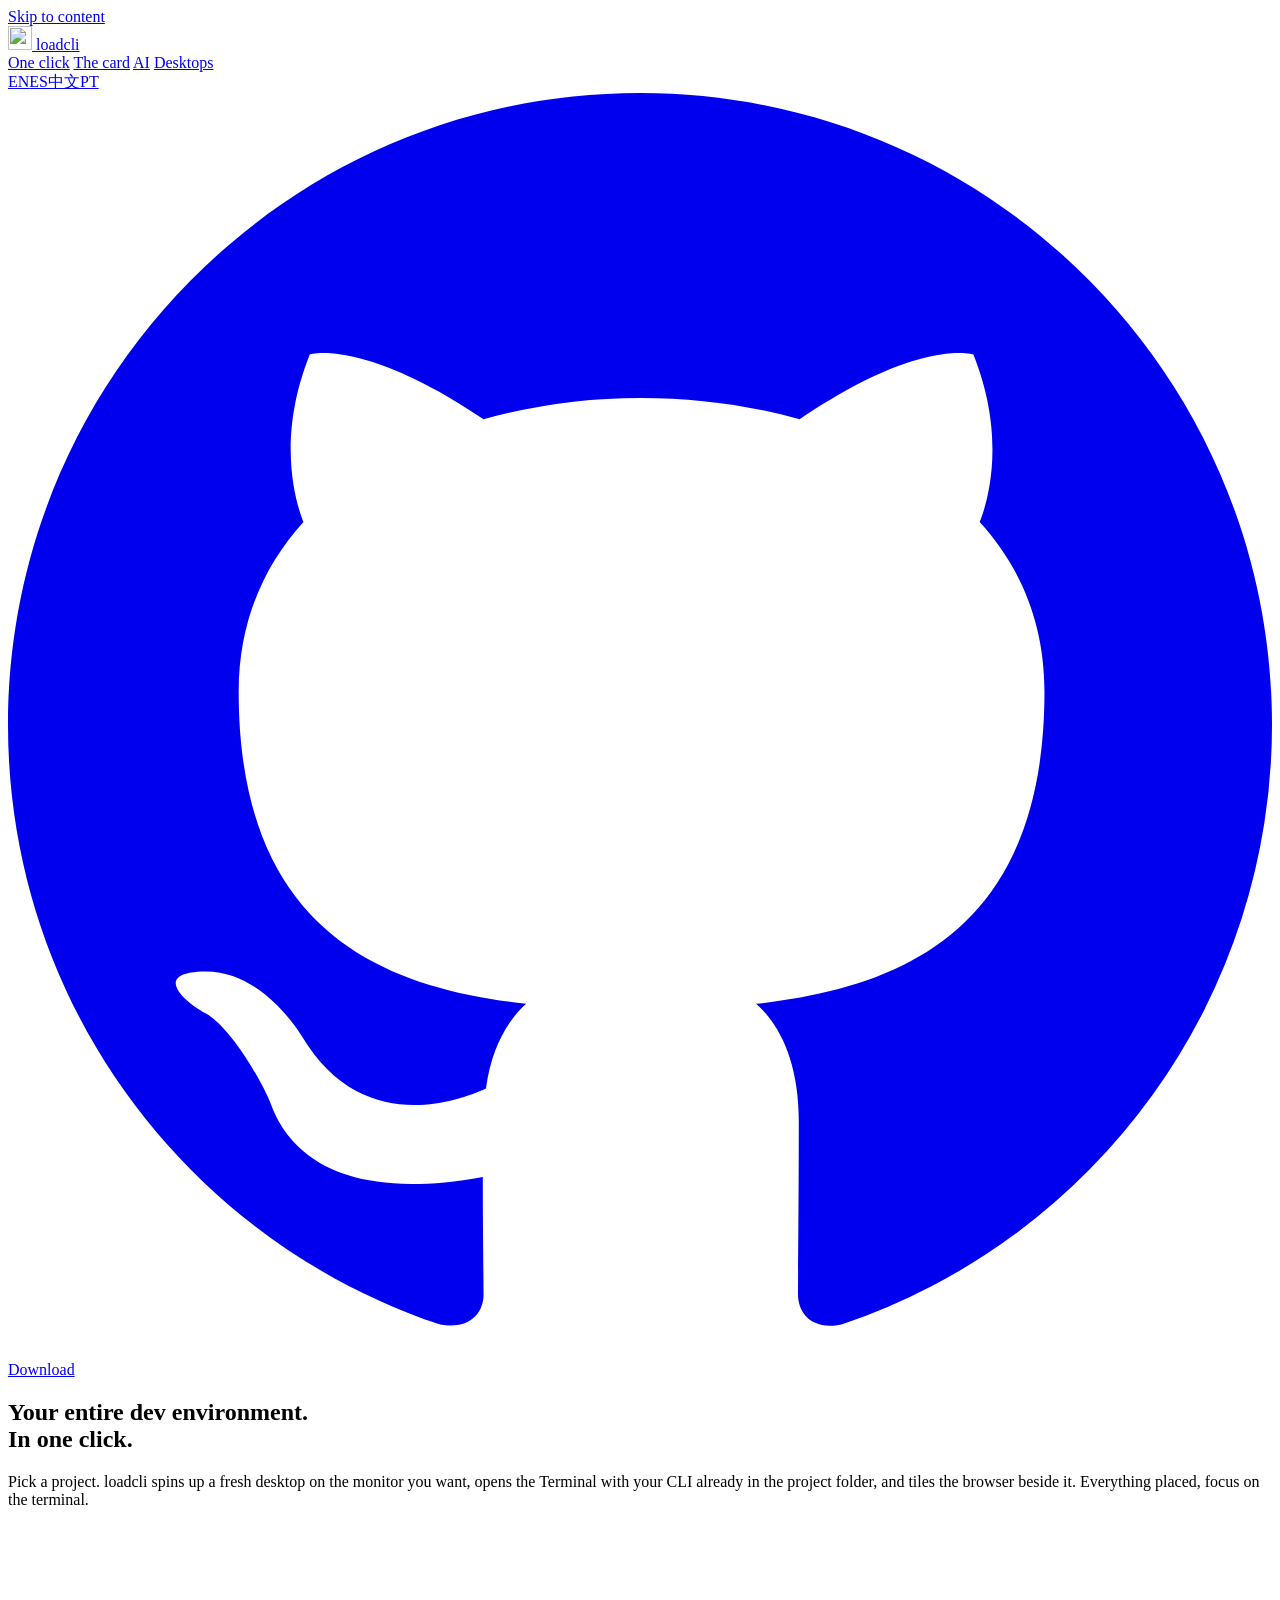
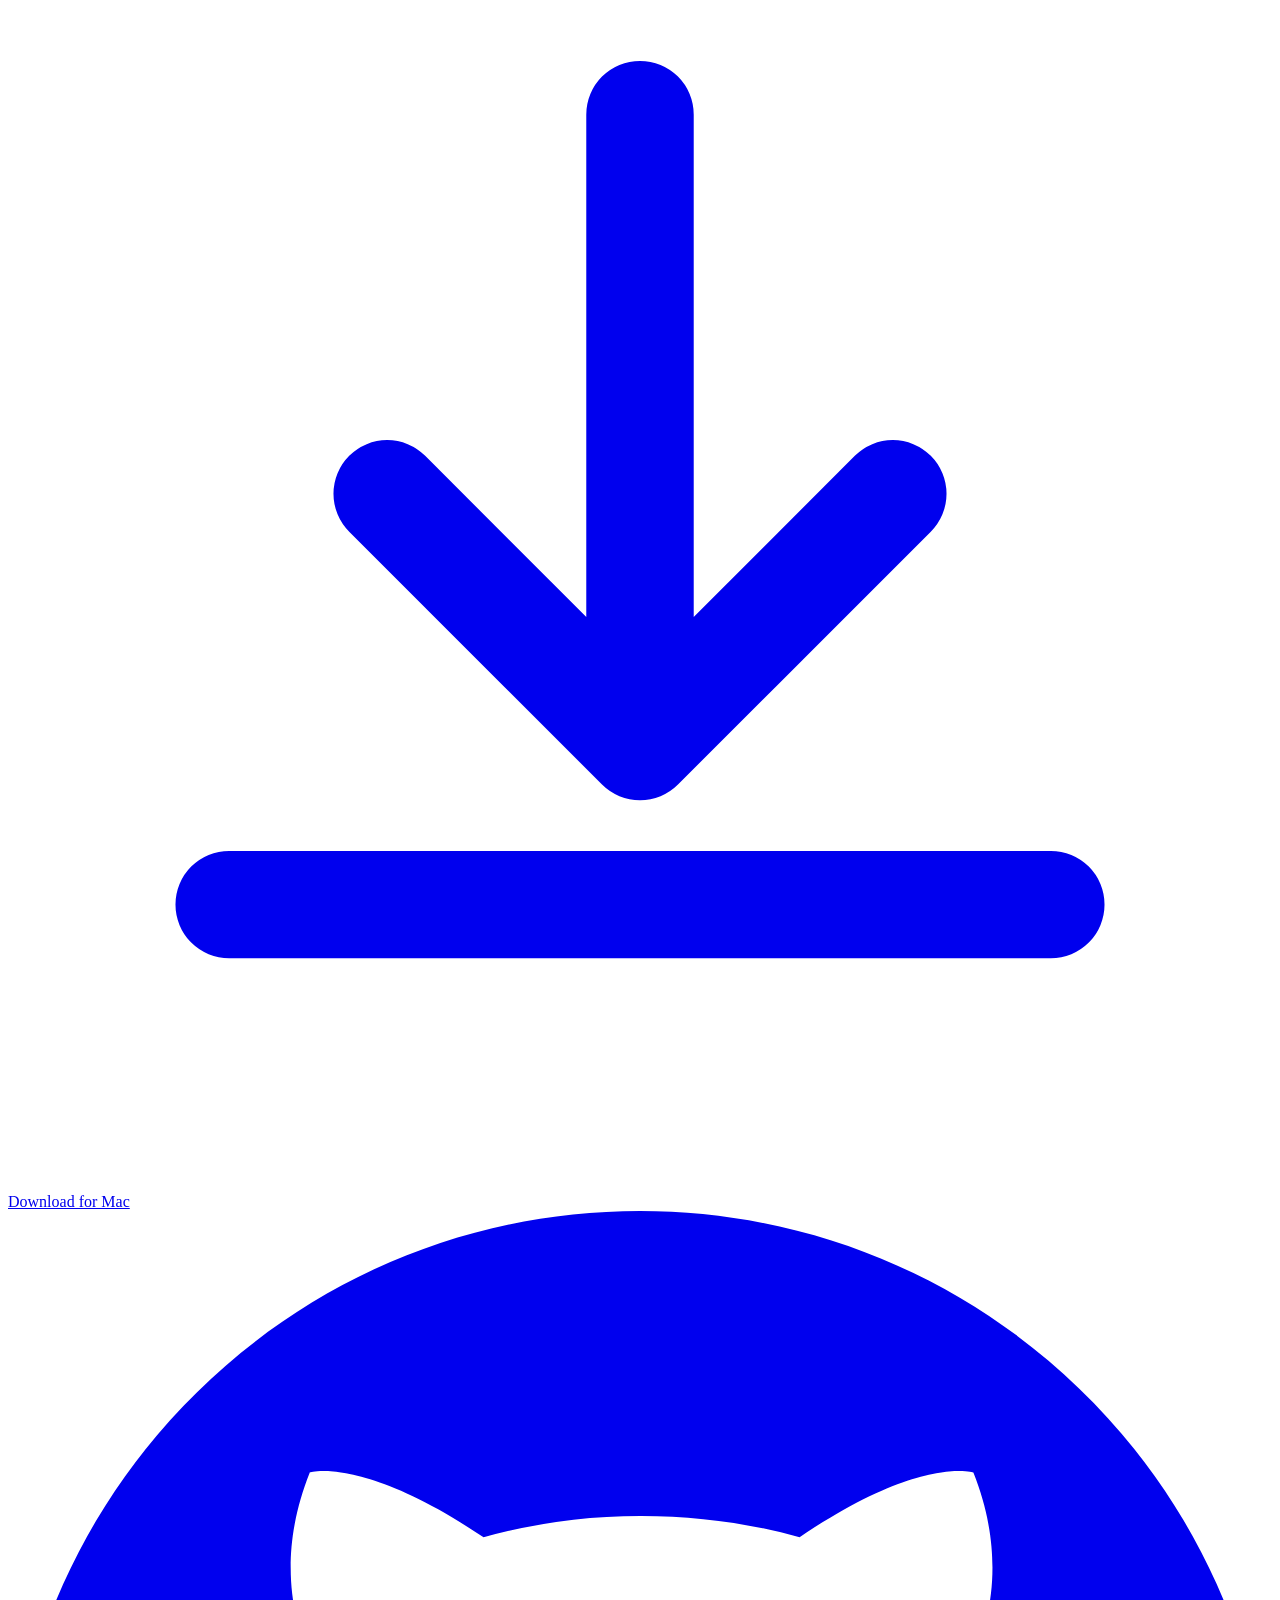
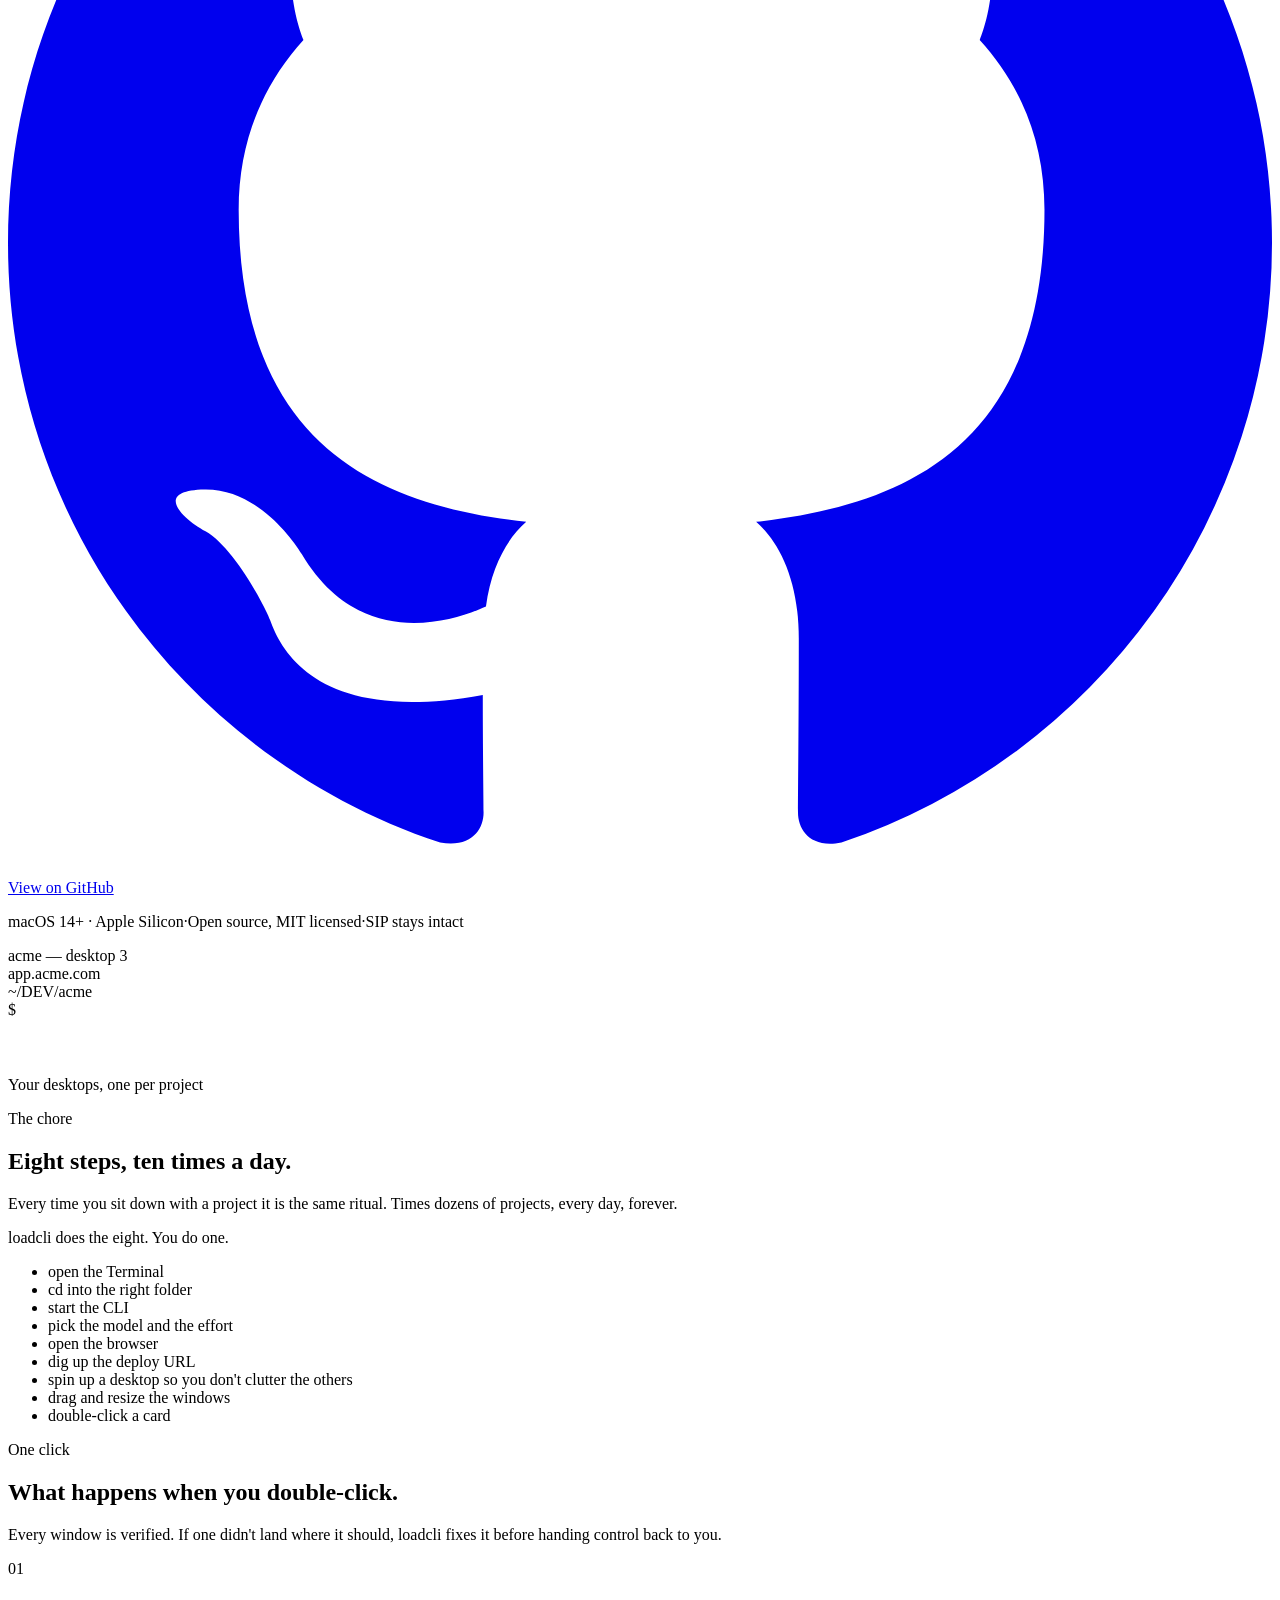
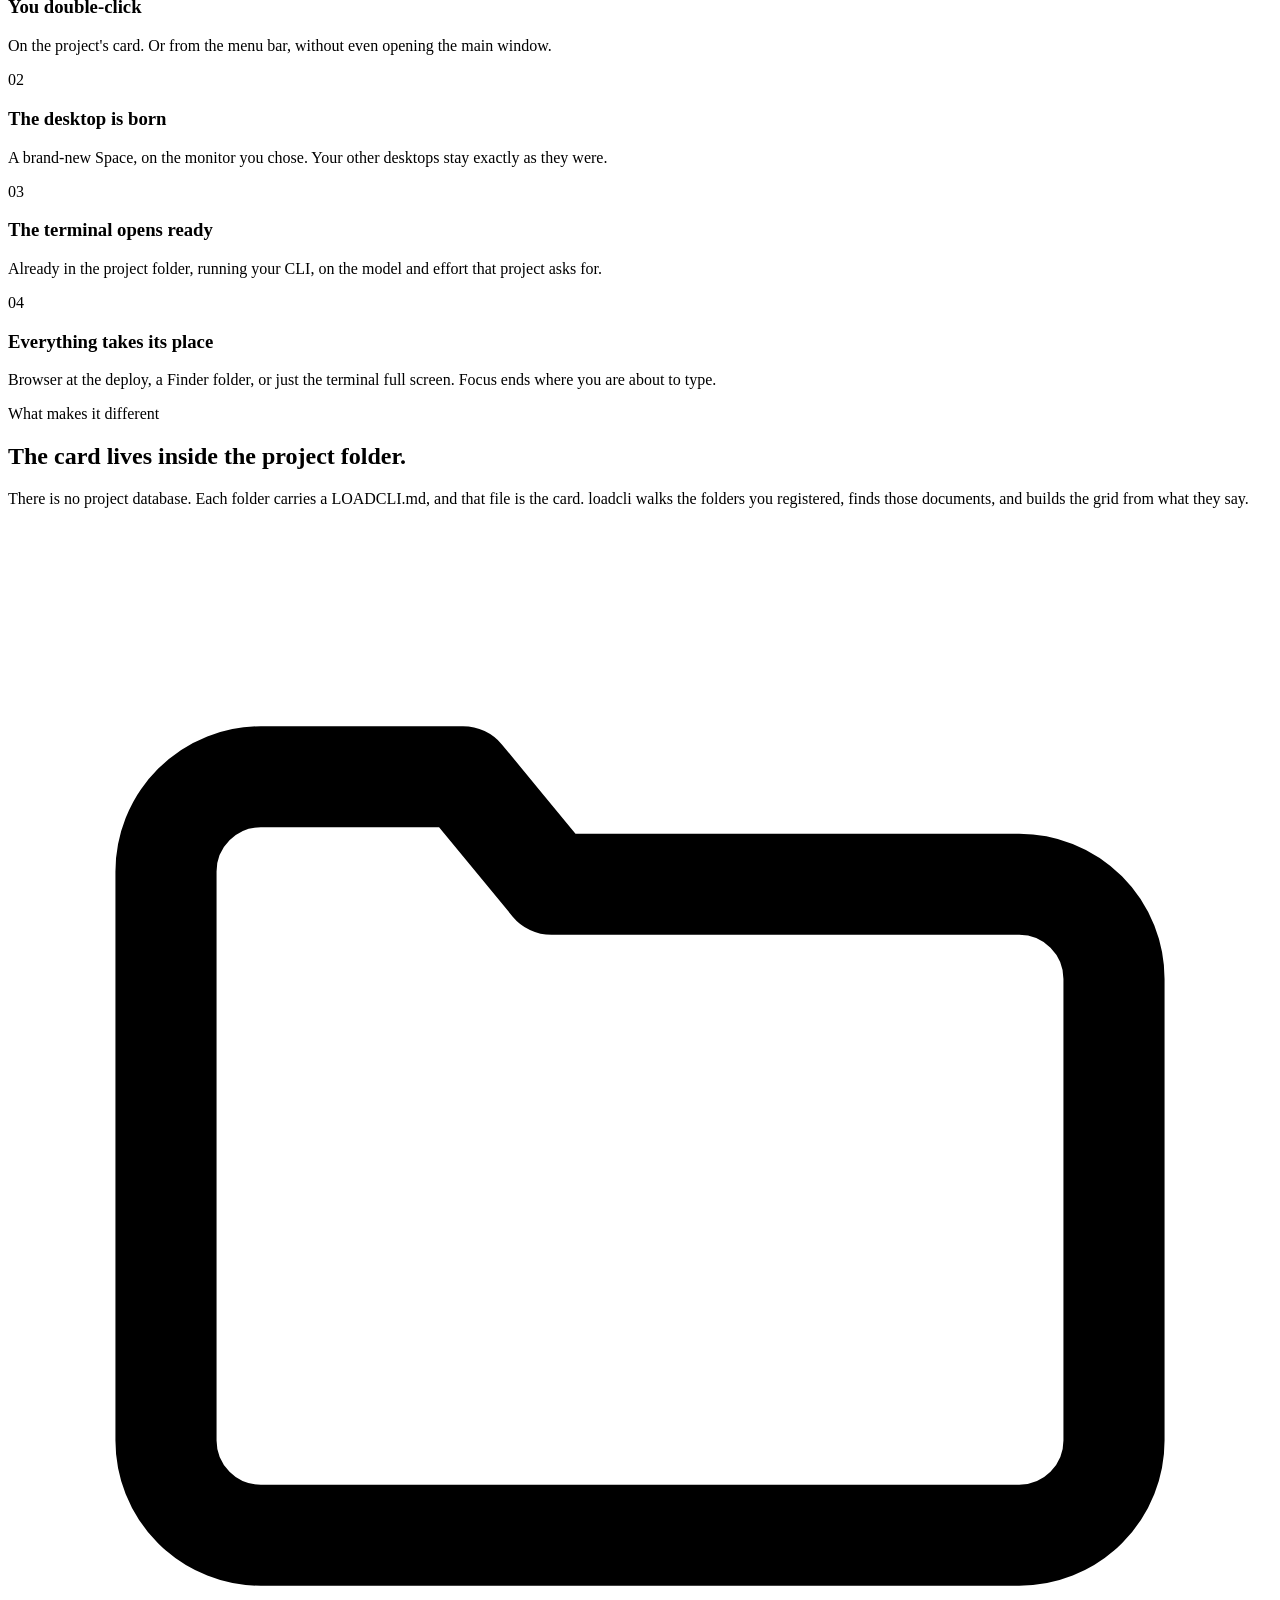
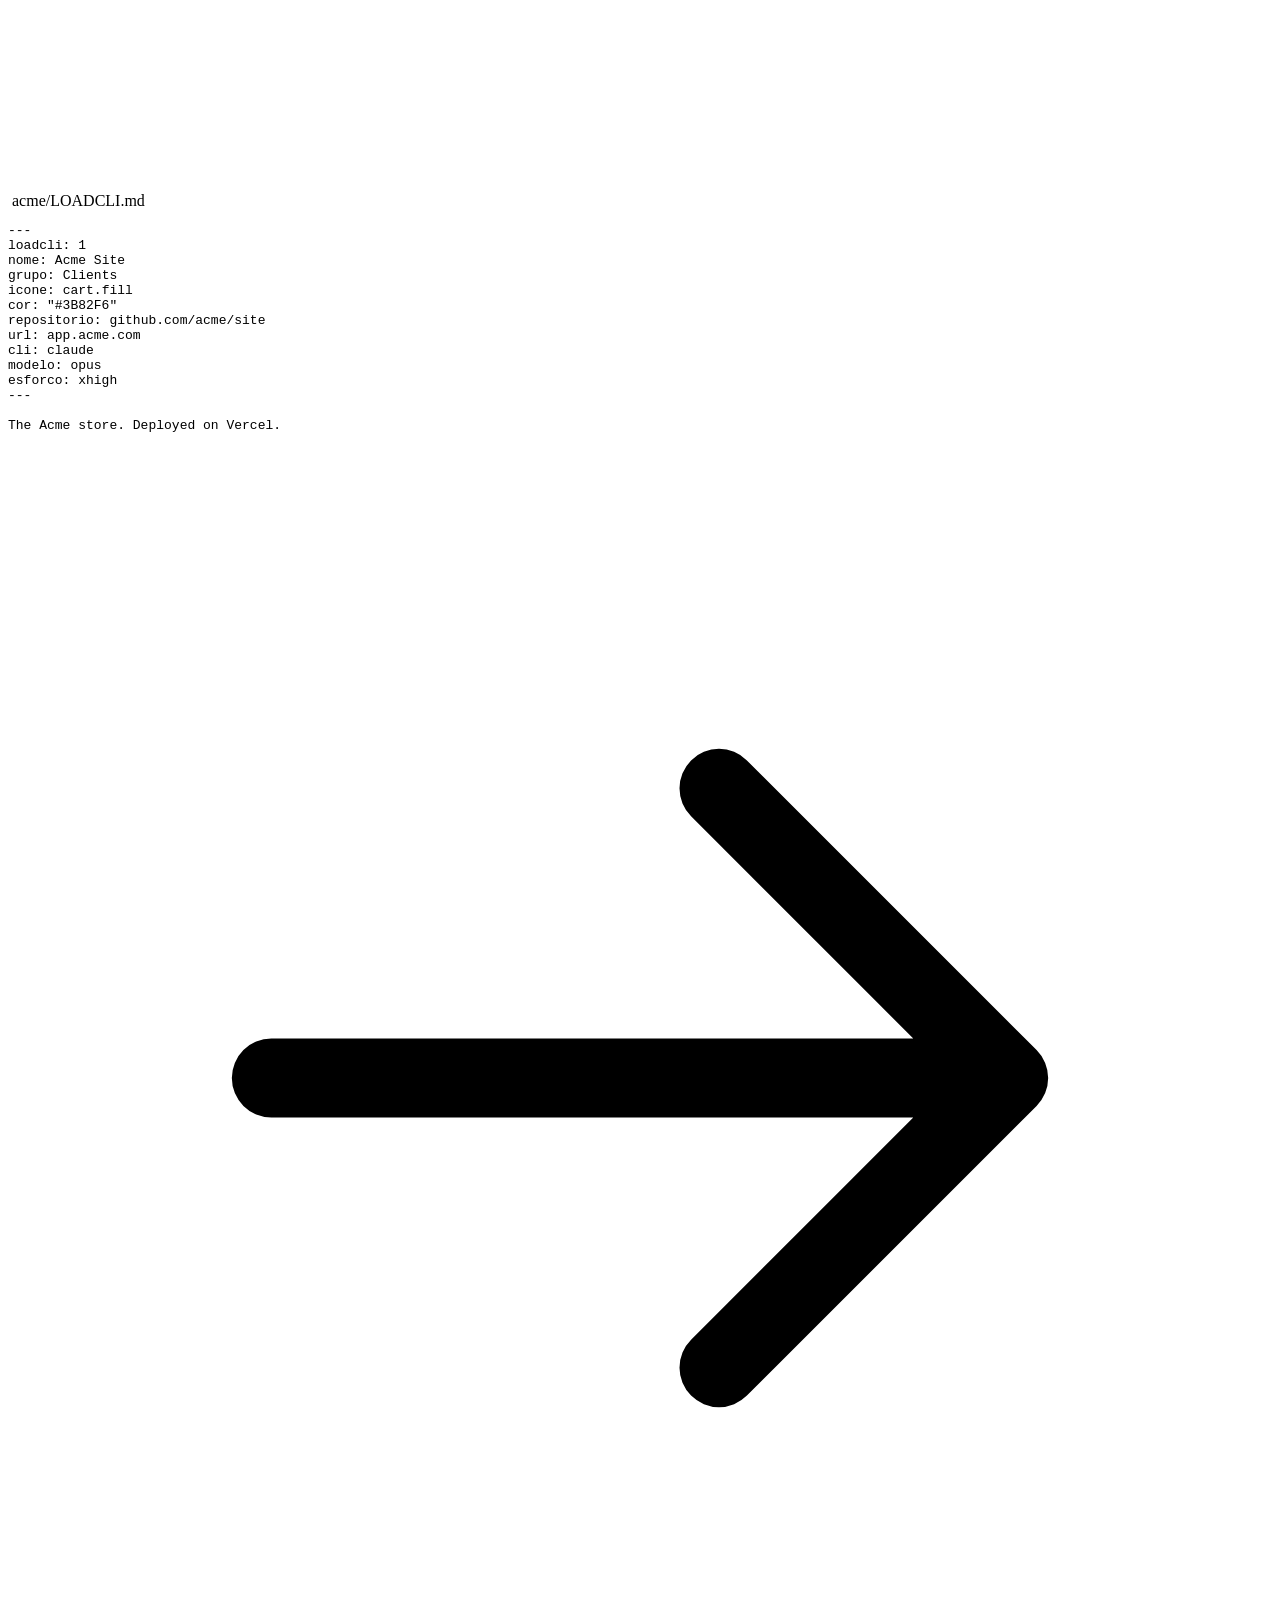
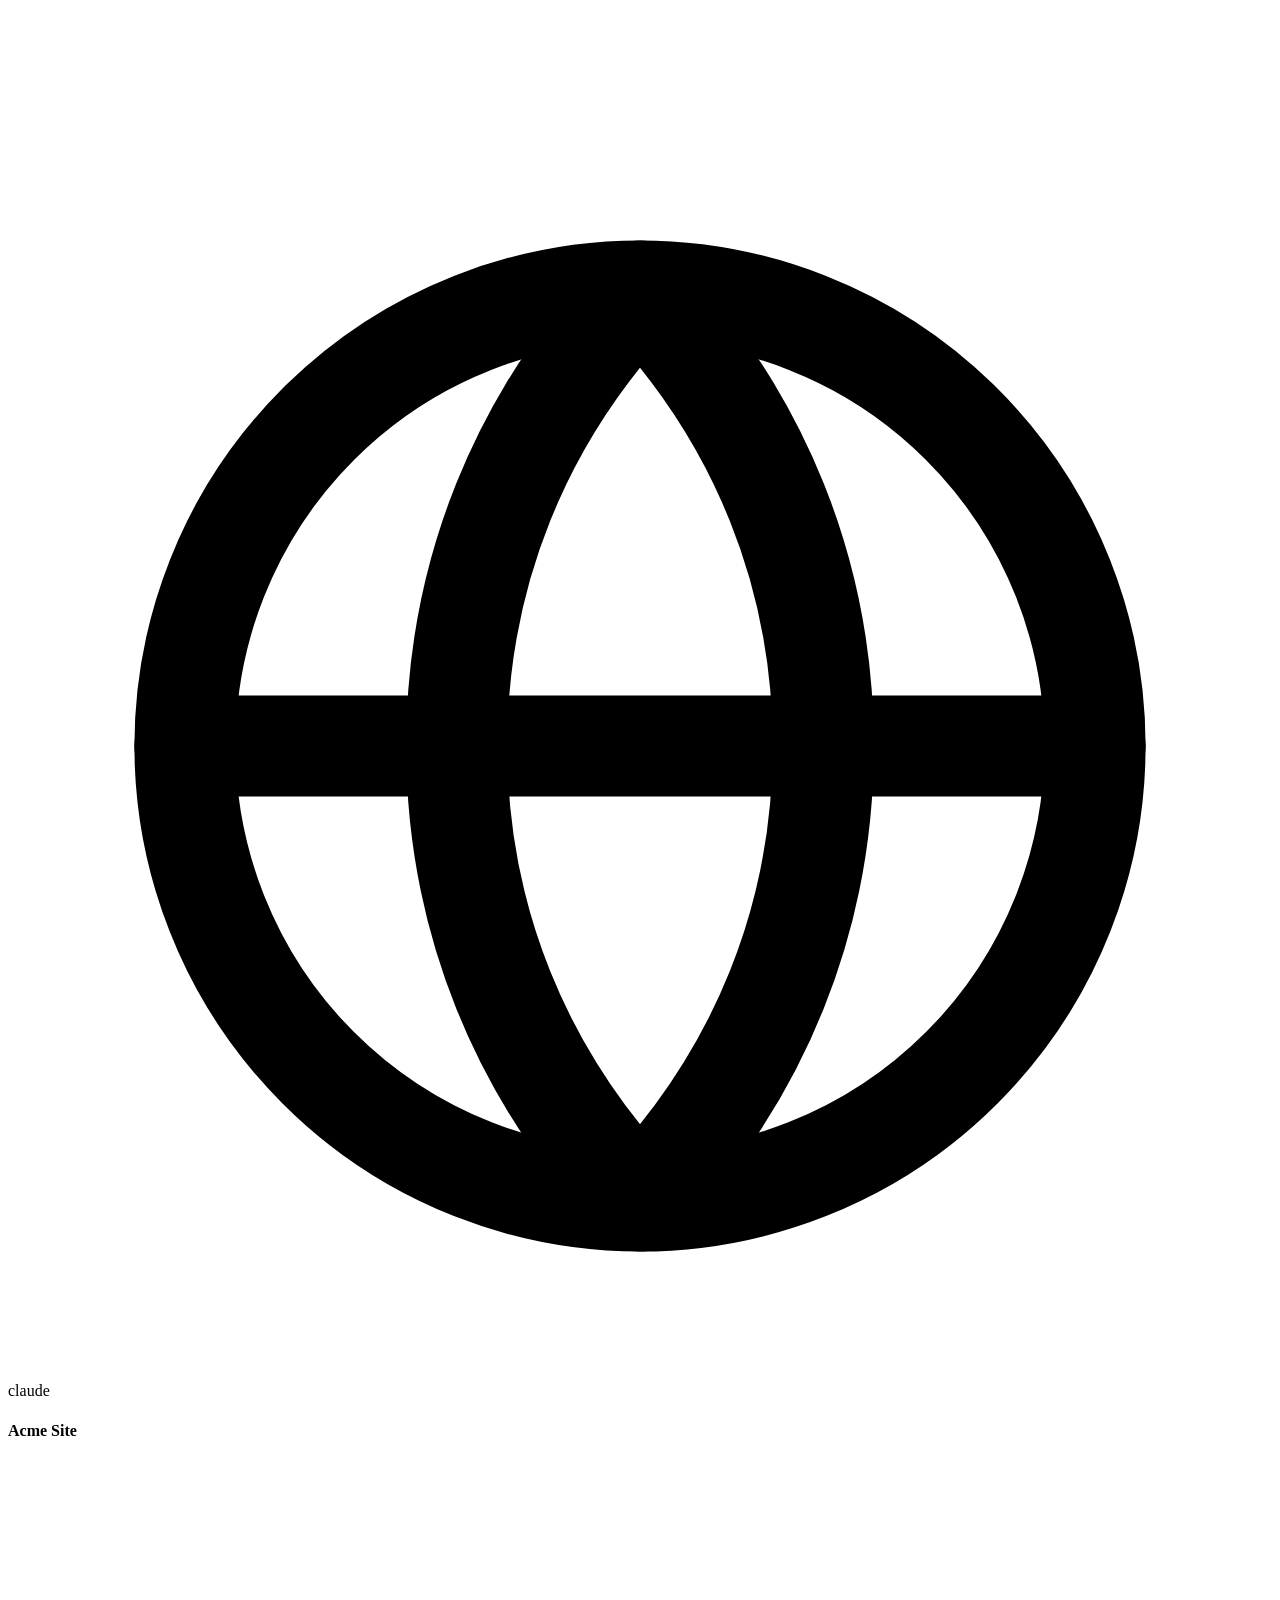
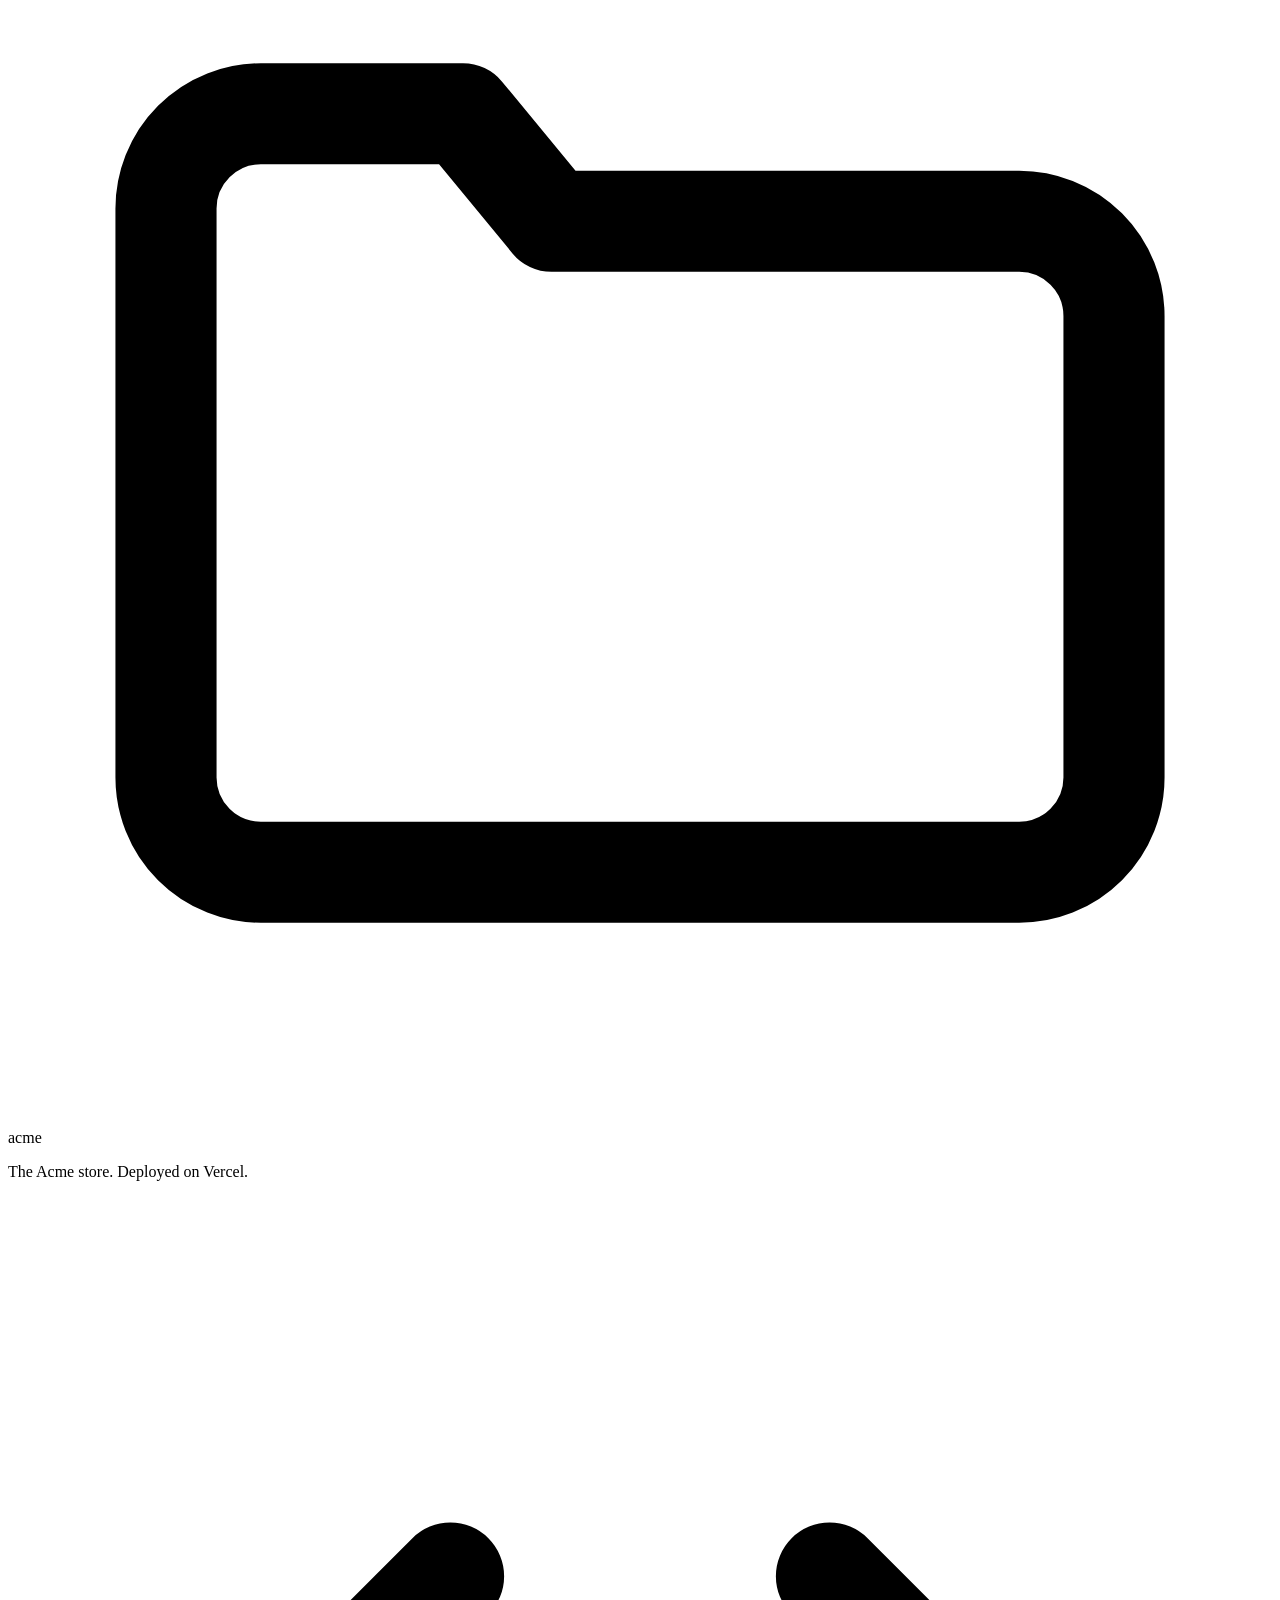
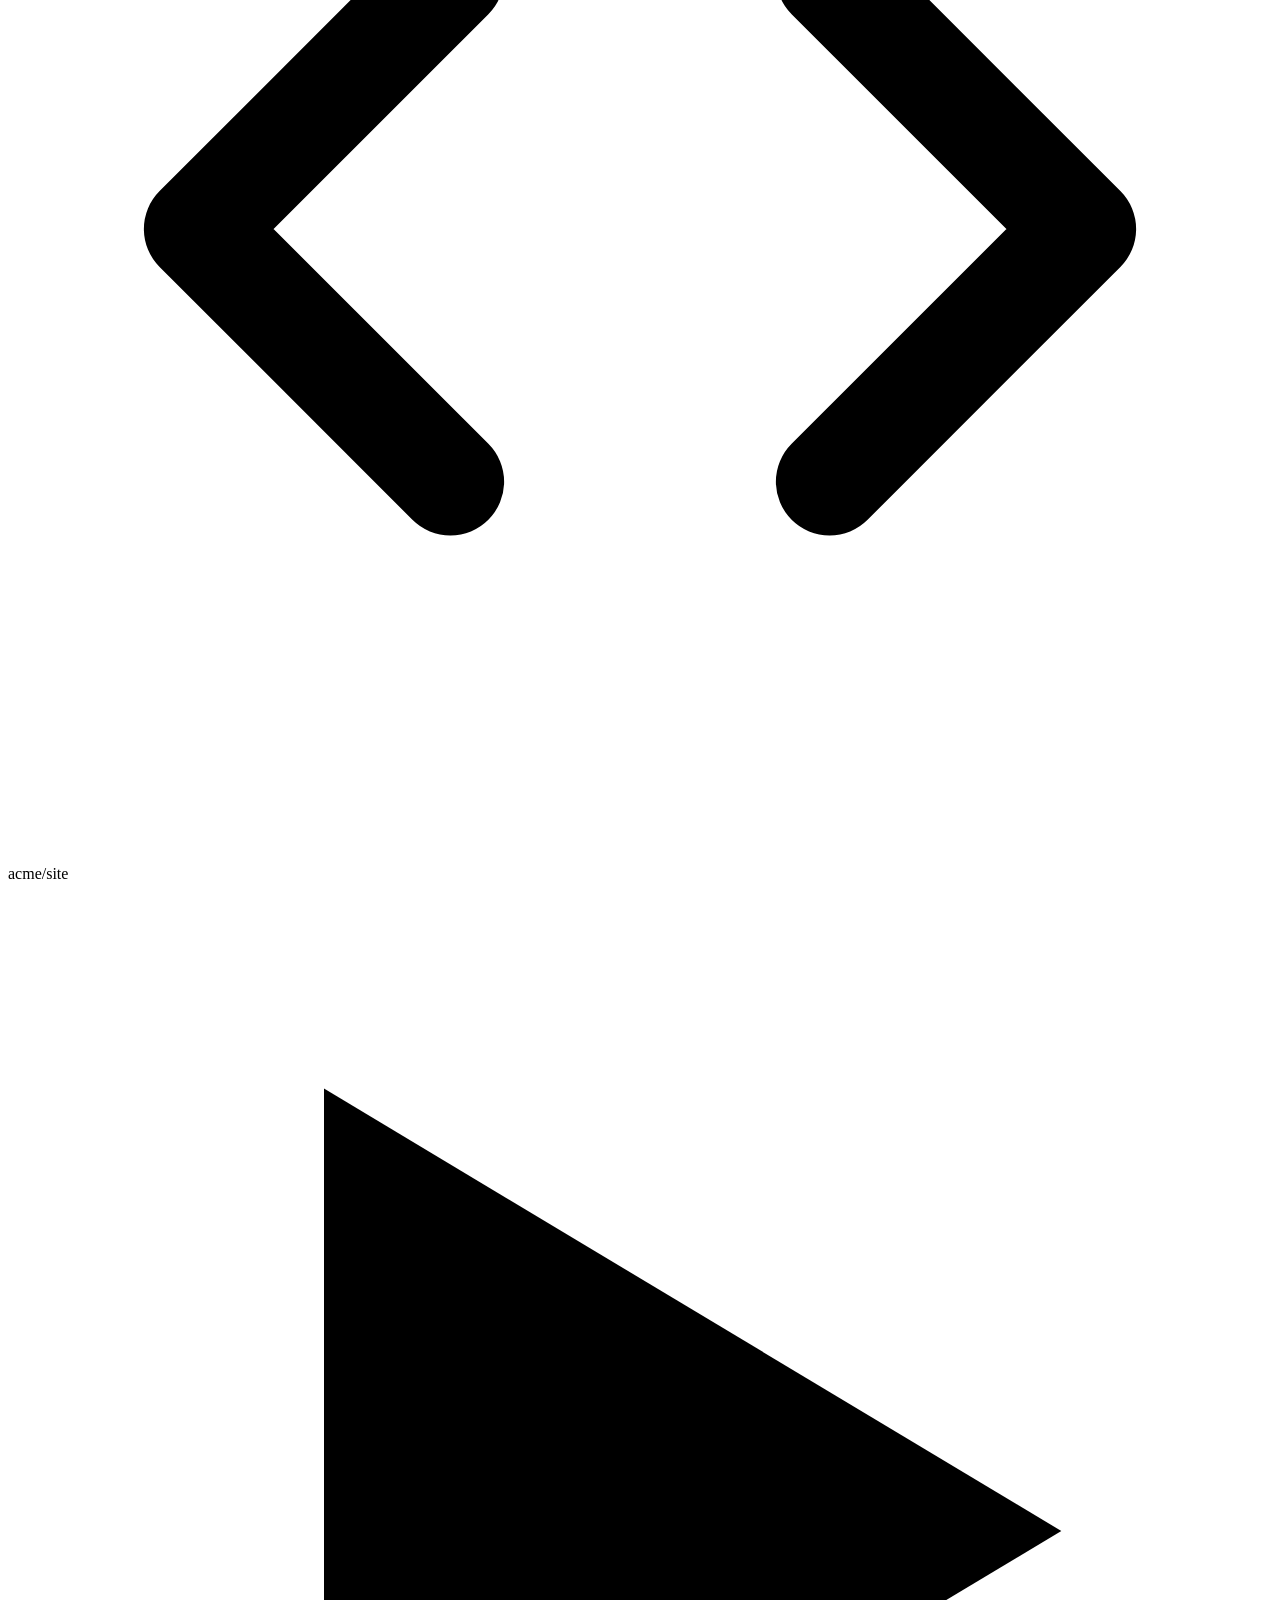
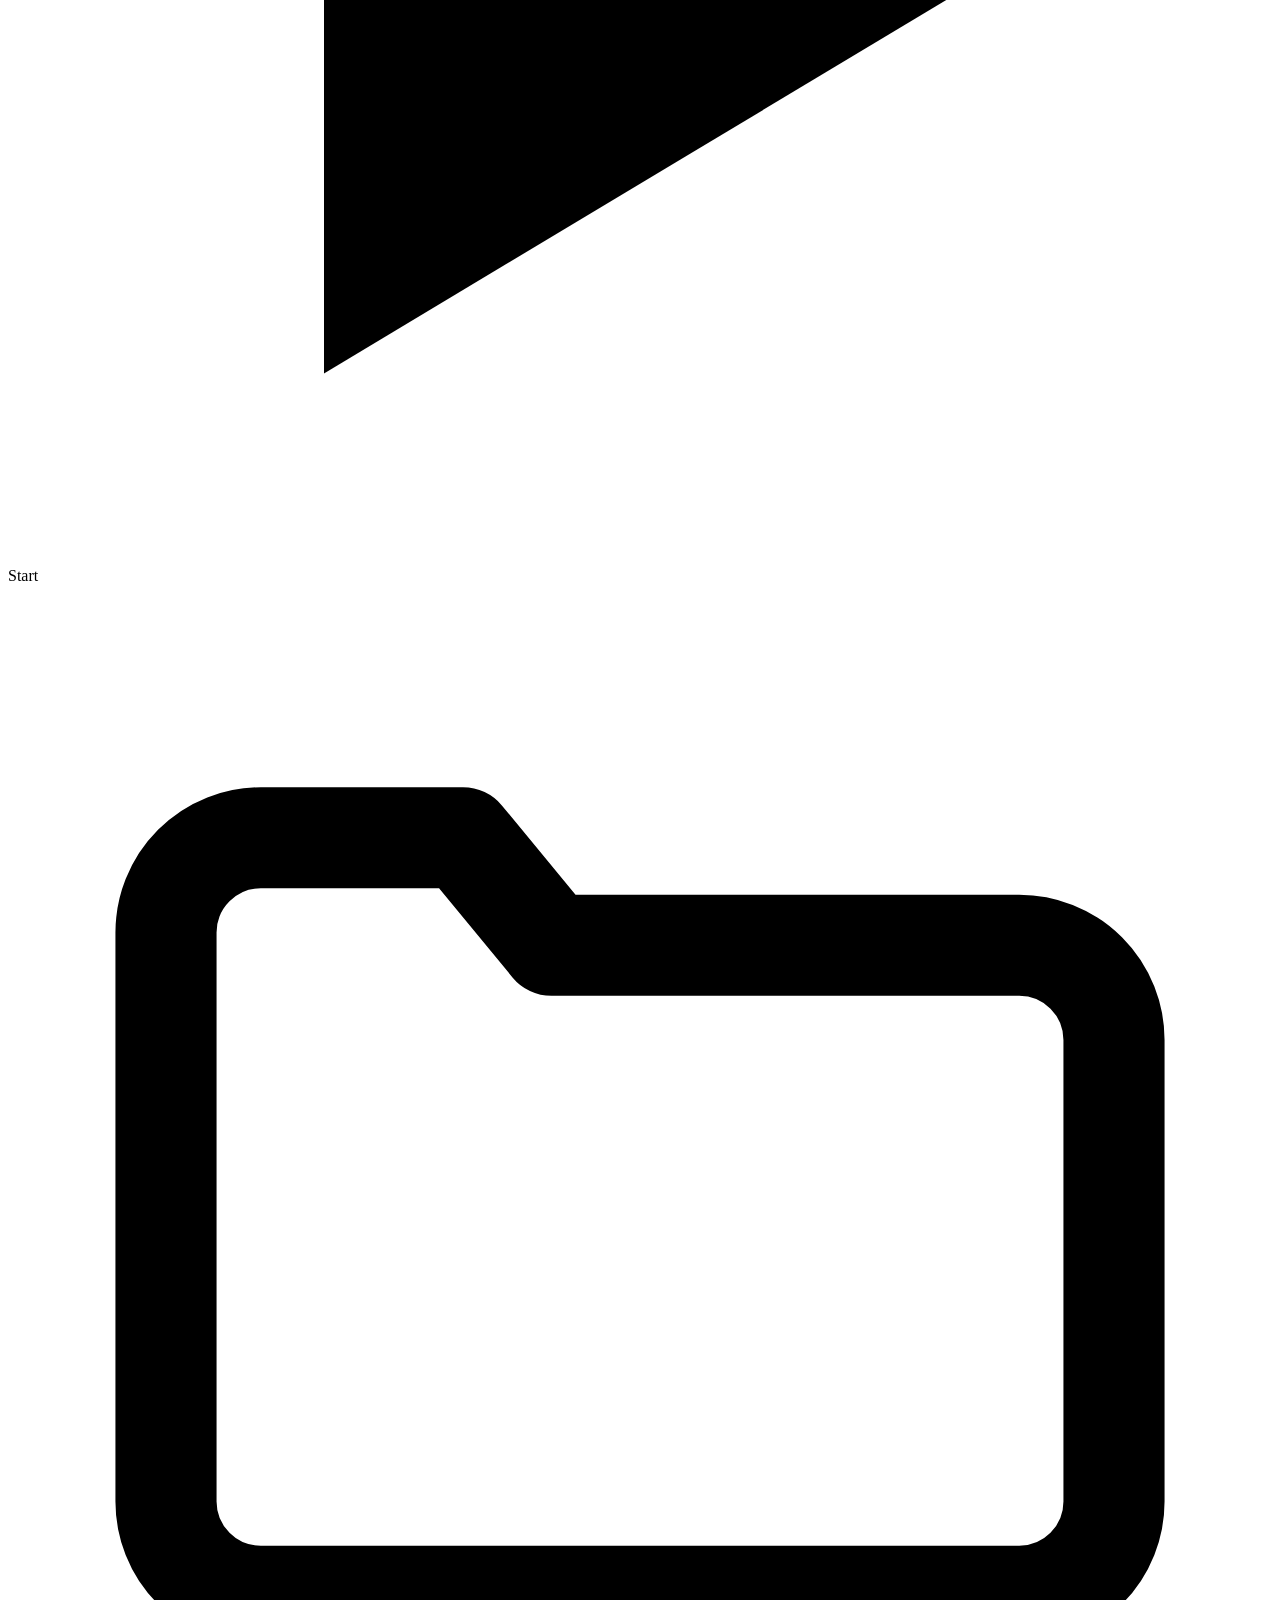
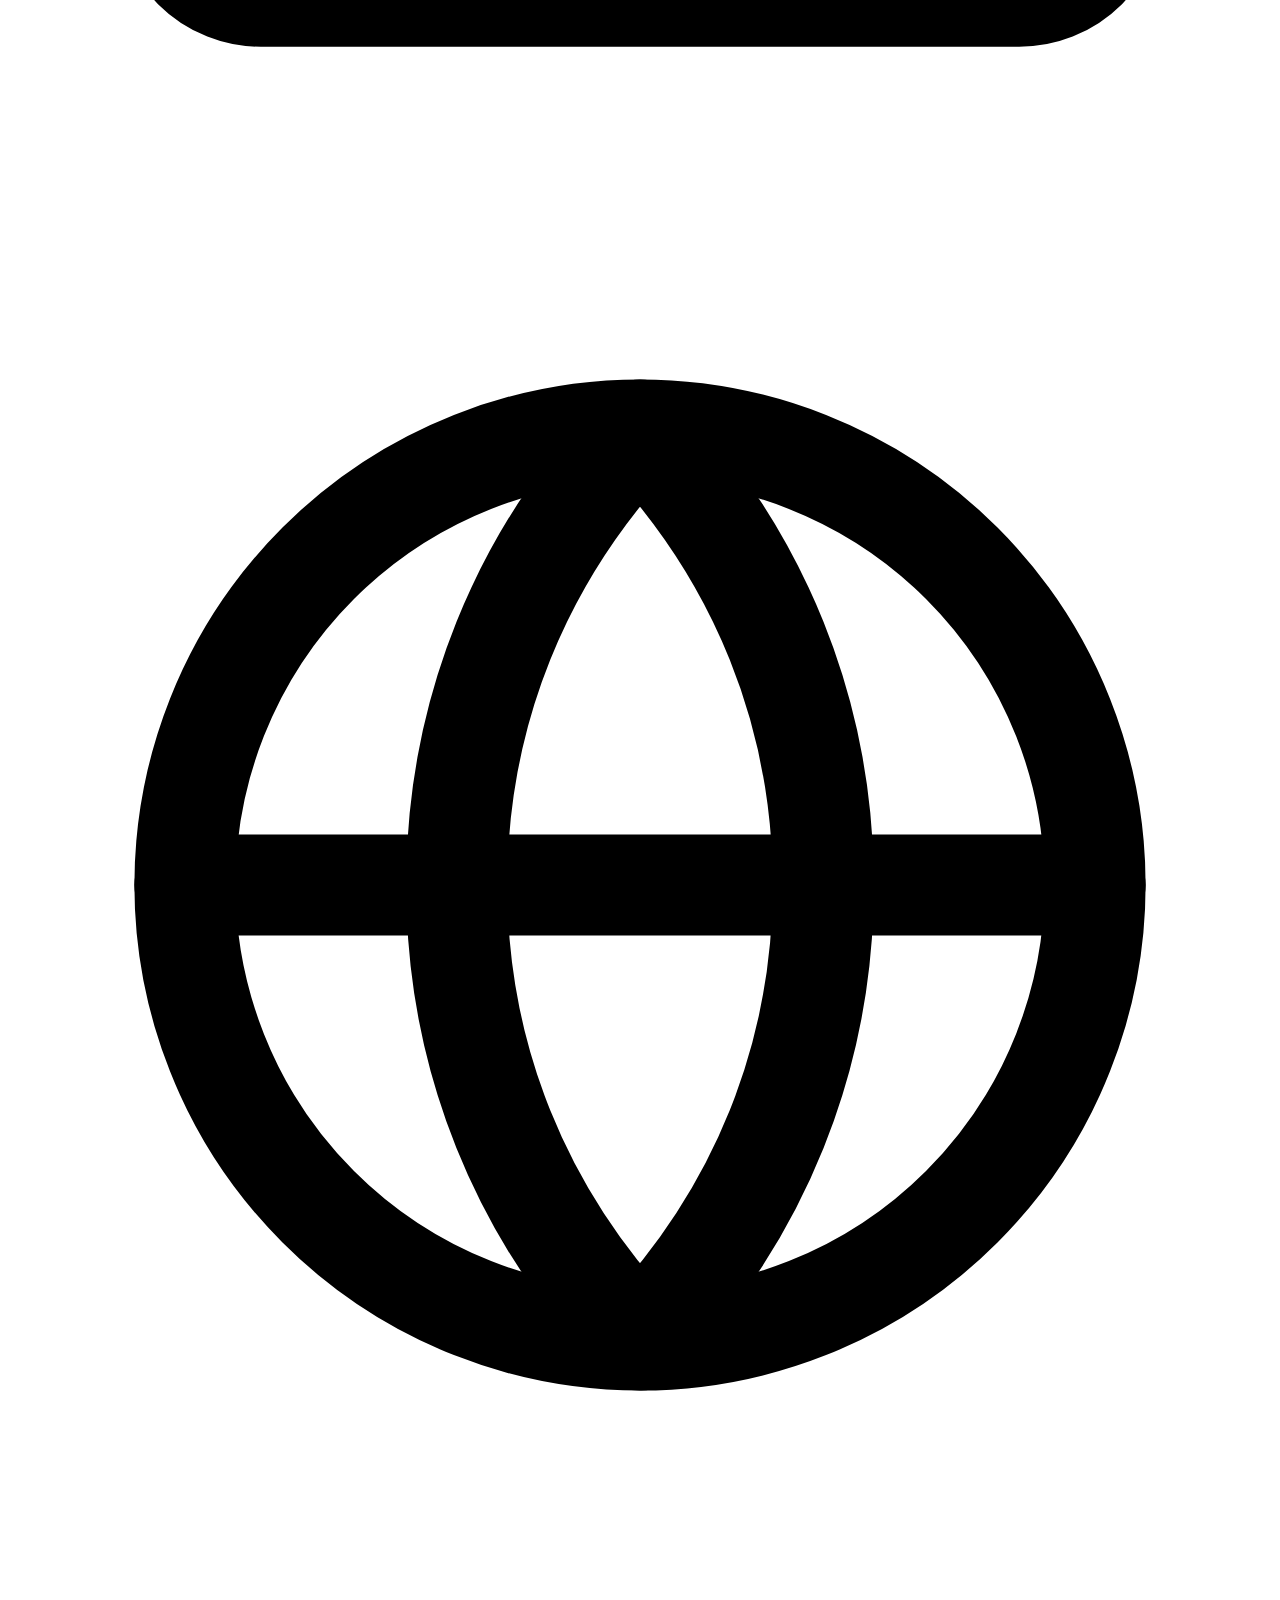
==== website/index.html @ 40066475 "feat(site): site do loadcli.com em quatro idiomas Estático puro, servido pelo Nginx do host, no padr" ====
<!doctype html>
<html lang="en">
<head>
  <meta charset="utf-8">
  <meta name="viewport" content="width=device-width, initial-scale=1, viewport-fit=cover">
  <title>loadcli — your entire dev environment, in one click</title>
  <meta name="description" content="One click creates a fresh desktop on the right monitor, opens the Terminal with your CLI already in the project folder and tiles the browser beside it. Native macOS app, open source, and SIP stays on.">
  <link rel="canonical" href="https://www.loadcli.com/">
  <link rel="alternate" hreflang="en" href="https://www.loadcli.com/">
  <link rel="alternate" hreflang="es" href="https://www.loadcli.com/es.html">
  <link rel="alternate" hreflang="zh-CN" href="https://www.loadcli.com/zh.html">
  <link rel="alternate" hreflang="pt-BR" href="https://www.loadcli.com/pt.html">
  <link rel="alternate" hreflang="x-default" href="https://www.loadcli.com/">
  <meta name="theme-color" content="#fbfbfd">
  <meta name="color-scheme" content="light">
  <link rel="icon" href="/assets/img/icon-128.png" sizes="128x128" type="image/png">
  <link rel="apple-touch-icon" href="/assets/img/icon-256.png">
  <meta property="og:type" content="website">
  <meta property="og:site_name" content="loadcli">
  <meta property="og:locale" content="en_US">
  <meta property="og:url" content="https://www.loadcli.com/">
  <meta property="og:title" content="loadcli — your entire dev environment, in one click">
  <meta property="og:description" content="One click creates a fresh desktop on the right monitor, opens the Terminal with your CLI already in the project folder and tiles the browser beside it. Native macOS app, open source, and SIP stays on.">
  <meta property="og:image" content="https://www.loadcli.com/assets/img/og-en.png">
  <meta name="twitter:card" content="summary_large_image">
  <link rel="stylesheet" href="/assets/css/site.css?v=4">
  <noscript><style>[data-reveal]{opacity:1!important;transform:none!important}.pane--browser,.pane--terminal{opacity:1!important;transform:none!important}.desk__seam{opacity:1!important}</style></noscript>
</head>
<body data-lang="en">
  <a class="skip-link" href="#one-click">Skip to content</a>

  <header class="nav">
    <div class="wrap nav__inner">
      <a class="brand" href="/">
        <img src="/assets/img/icon-128.png" alt="" width="24" height="24">
        <span>loadcli</span>
      </a>
      <nav class="nav__links" aria-label="Sections">
            <a href="#one-click">One click</a>
            <a href="#card">The card</a>
            <a href="#ai">AI</a>
            <a href="#spaces">Desktops</a>
      </nav>
      <div class="nav__right">
        <nav class="langbar" aria-label="Language"><a href="/" hreflang="en" aria-current="true">EN</a><a href="/es.html" hreflang="es">ES</a><a href="/zh.html" hreflang="zh-CN">中文</a><a href="/pt.html" hreflang="pt-BR">PT</a></nav>
        <a class="icon-link" href="https://github.com/nhkameda/loadcli" rel="noopener" aria-label="GitHub"><svg viewBox="0 0 16 16" fill="currentColor" aria-hidden="true"><path d="M8 0C3.58 0 0 3.58 0 8c0 3.54 2.29 6.53 5.47 7.59.4.07.55-.17.55-.38 0-.19-.01-.82-.01-1.49-2.01.37-2.53-.49-2.69-.94-.09-.23-.48-.94-.82-1.13-.28-.15-.68-.52-.01-.53.63-.01 1.08.58 1.23.82.72 1.21 1.87.87 2.33.66.07-.52.28-.87.51-1.07-1.78-.2-3.64-.89-3.64-3.95 0-.87.31-1.59.82-2.15-.08-.2-.36-1.02.08-2.12 0 0 .67-.21 2.2.82a7.4 7.4 0 0 1 2-.27c.68 0 1.36.09 2 .27 1.53-1.04 2.2-.82 2.2-.82.44 1.1.16 1.92.08 2.12.51.56.82 1.27.82 2.15 0 3.07-1.87 3.75-3.65 3.95.29.25.54.73.54 1.48 0 1.07-.01 1.93-.01 2.2 0 .21.15.46.55.38A8.01 8.01 0 0 0 16 8c0-4.42-3.58-8-8-8Z"/></svg></a>
        <a class="btn btn--primary btn--sm" href="#download">Download</a>
      </div>
    </div>
  </header>

  <main>
    <!-- ------------------------------------------------------- hero -->
    <section class="hero">
      <div class="hero__glow" aria-hidden="true"></div>
      <div class="wrap hero__inner">
        <h1 data-reveal>Your entire dev environment.<br>In <span class="grad-text">one click</span>.</h1>
        <p class="lead" data-reveal style="--delay:90ms">Pick a project. loadcli spins up a fresh desktop on the monitor you want, opens the Terminal with your CLI already in the project folder, and tiles the browser beside it. Everything placed, focus on the terminal.</p>
        <div class="hero__cta" data-reveal style="--delay:170ms">
          <a class="btn btn--primary" href="#download"><svg viewBox="0 0 20 20" fill="none" stroke="currentColor" stroke-width="1.7" stroke-linecap="round" stroke-linejoin="round" aria-hidden="true"><path d="M10 3v10m0 0 4-4m-4 4-4-4M3.5 15.5h13"/></svg>Download for Mac</a>
          <a class="btn btn--ghost" href="https://github.com/nhkameda/loadcli" rel="noopener"><svg viewBox="0 0 16 16" fill="currentColor" aria-hidden="true"><path d="M8 0C3.58 0 0 3.58 0 8c0 3.54 2.29 6.53 5.47 7.59.4.07.55-.17.55-.38 0-.19-.01-.82-.01-1.49-2.01.37-2.53-.49-2.69-.94-.09-.23-.48-.94-.82-1.13-.28-.15-.68-.52-.01-.53.63-.01 1.08.58 1.23.82.72 1.21 1.87.87 2.33.66.07-.52.28-.87.51-1.07-1.78-.2-3.64-.89-3.64-3.95 0-.87.31-1.59.82-2.15-.08-.2-.36-1.02.08-2.12 0 0 .67-.21 2.2.82a7.4 7.4 0 0 1 2-.27c.68 0 1.36.09 2 .27 1.53-1.04 2.2-.82 2.2-.82.44 1.1.16 1.92.08 2.12.51.56.82 1.27.82 2.15 0 3.07-1.87 3.75-3.65 3.95.29.25.54.73.54 1.48 0 1.07-.01 1.93-.01 2.2 0 .21.15.46.55.38A8.01 8.01 0 0 0 16 8c0-4.42-3.58-8-8-8Z"/></svg>View on GitHub</a>
        </div>
        <p class="hero__meta" data-reveal style="--delay:230ms"><span>macOS 14+ · Apple Silicon</span><span aria-hidden="true">·</span><span>Open source, MIT licensed</span><span aria-hidden="true">·</span><span>SIP stays intact</span></p>

        <div class="stage" data-reveal style="--delay:300ms">
          <div class="stage__scene">
            <div class="desk desk--back-1" aria-hidden="true"></div>
            <div class="desk desk--back-2" aria-hidden="true"></div>
            <div class="desk desk--front">
              <div class="desk__bar">
                <span class="dot dot--r"></span><span class="dot dot--y"></span><span class="dot dot--g"></span>
                <span class="desk__label">acme — desktop 3</span>
              </div>
              <div class="desk__panes">
                <div class="pane pane--browser">
                  <div class="browser__chrome">
                    <span class="dot dot--r"></span><span class="dot dot--y"></span><span class="dot dot--g"></span>
                    <span class="browser__url">app.acme.com</span>
                  </div>
                  <div class="browser__body">
                    <div class="skeleton skeleton--title"></div>
                    <div class="skeleton skeleton--w80"></div>
                    <div class="skeleton skeleton--w60"></div>
                    <div class="browser__cards">
                      <div class="browser__card"></div><div class="browser__card"></div>
                      <div class="browser__card"></div><div class="browser__card"></div>
                    </div>
                  </div>
                </div>
                <div class="pane pane--terminal">
                  <div class="term">
                    <div><span class="dim">~/DEV/acme</span></div>
                    <div><span class="p">$</span> <span data-typed="claude --model opus --effort ultracode"></span><span class="caret"></span></div>
                    <div data-term-line style="opacity:0;transition:opacity .4s ease"><span class="ok">✓</span> <span class="dim">desktop created on the Studio display</span></div>
                    <div data-term-line style="opacity:0;transition:opacity .4s ease"><span class="ok">✓</span> <span class="dim">browser tiled on the left</span></div>
                    <div data-term-line style="opacity:0;transition:opacity .4s ease"><span class="ok">✓</span> <span class="dim">focus on the terminal</span></div>
                  </div>
                </div>
              </div>
              <span class="desk__seam" aria-hidden="true"></span>
            </div>
          </div>
          <div class="stage__tag" aria-hidden="true">
            <span class="dotlive"></span>
            <span data-labels='["Your desktops, one per project","A fresh desktop, on the monitor you picked","Terminal and browser, side by side"]'>Your desktops, one per project</span>
          </div>
        </div>
      </div>
    </section>

    <!-- ----------------------------------------------------- ritual -->
    <section class="section section--alt">
      <div class="wrap ritual">
        <div>
          <p class="eyebrow" data-reveal>The chore</p>
          <h2 data-reveal>Eight steps, ten times a day.</h2>
          <p class="lead" data-reveal style="--delay:80ms;margin-top:20px">Every time you sit down with a project it is the same ritual. Times dozens of projects, every day, forever.</p>
          <p class="ritual__punch grad-text" data-reveal style="--delay:140ms">loadcli does the eight. You do one.</p>
        </div>
        <ul class="steps" data-reveal>
          <li class="step">open the Terminal</li>
          <li class="step">cd into the right folder</li>
          <li class="step">start the CLI</li>
          <li class="step">pick the model and the effort</li>
          <li class="step">open the browser</li>
          <li class="step">dig up the deploy URL</li>
          <li class="step">spin up a desktop so you don't clutter the others</li>
          <li class="step">drag and resize the windows</li>
          <li class="step step--kept">double-click a card</li>
        </ul>
      </div>
    </section>

    <!-- ---------------------------------------------------- um clique -->
    <section class="section" id="one-click">
      <div class="wrap">
        <p class="eyebrow" data-reveal>One click</p>
        <h2 class="narrow" data-reveal>What happens when you double-click.</h2>
        <p class="lead narrow" data-reveal style="--delay:80ms;margin-top:20px">Every window is verified. If one didn't land where it should, loadcli fixes it before handing control back to you.</p>
        <div class="flow">
          <article class="flowcard" data-reveal style="--delay:0ms" data-parallax="0.11">
            <span class="flowcard__n">01</span>
            <h3>You double-click</h3>
            <p>On the project's card. Or from the menu bar, without even opening the main window.</p>
          </article>
          <article class="flowcard" data-reveal style="--delay:80ms" data-parallax="0.06">
            <span class="flowcard__n">02</span>
            <h3>The desktop is born</h3>
            <p>A brand-new Space, on the monitor you chose. Your other desktops stay exactly as they were.</p>
          </article>
          <article class="flowcard" data-reveal style="--delay:160ms" data-parallax="0.11">
            <span class="flowcard__n">03</span>
            <h3>The terminal opens ready</h3>
            <p>Already in the project folder, running your CLI, on the model and effort that project asks for.</p>
          </article>
          <article class="flowcard" data-reveal style="--delay:240ms" data-parallax="0.06">
            <span class="flowcard__n">04</span>
            <h3>Everything takes its place</h3>
            <p>Browser at the deploy, a Finder folder, or just the terminal full screen. Focus ends where you are about to type.</p>
          </article>
        </div>
      </div>
    </section>

    <!-- ---------------------------------------------------- o card -->
    <section class="section section--alt" id="card">
      <div class="wrap">
        <p class="eyebrow" data-reveal>What makes it different</p>
        <h2 class="narrow" data-reveal>The card lives inside the project folder.</h2>
        <p class="lead narrow" data-reveal style="--delay:80ms;margin-top:20px">There is no project database. Each folder carries a LOADCLI.md, and that file is the card. loadcli walks the folders you registered, finds those documents, and builds the grid from what they say.</p>

        <div class="morph">
          <div class="codeblock" data-reveal data-parallax="0.09">
            <div class="codeblock__head"><svg viewBox="0 0 20 20" fill="none" stroke="currentColor" stroke-width="1.6" stroke-linecap="round" stroke-linejoin="round" aria-hidden="true"><path d="M2.5 5.5A1.5 1.5 0 0 1 4 4h3.2l1.4 1.7H16a1.5 1.5 0 0 1 1.5 1.5v7.3A1.5 1.5 0 0 1 16 16H4a1.5 1.5 0 0 1-1.5-1.5v-9Z"/></svg>&nbsp;acme/LOADCLI.md</div>
            <pre><code><span class="c">---</span>
<span class="k">loadcli</span>: <span class="v">1</span>
<span class="k">nome</span>: <span class="v">Acme Site</span>
<span class="k">grupo</span>: <span class="v">Clients</span>
<span class="k">icone</span>: <span class="v">cart.fill</span>
<span class="k">cor</span>: <span class="v">"#3B82F6"</span>
<span class="k">repositorio</span>: <span class="v">github.com/acme/site</span>
<span class="k">url</span>: <span class="v">app.acme.com</span>
<span class="k">cli</span>: <span class="v">claude</span>
<span class="k">modelo</span>: <span class="v">opus</span>
<span class="k">esforco</span>: <span class="v">xhigh</span>
<span class="c">---</span>

<span class="d">The Acme store. Deployed on Vercel.</span></code></pre>
          </div>

          <div class="morph__arrow" aria-hidden="true"><svg viewBox="0 0 24 24" fill="none" stroke="currentColor" stroke-width="1.5" stroke-linecap="round" stroke-linejoin="round" aria-hidden="true"><path d="M5 12h14m0 0-5.5-5.5M19 12l-5.5 5.5"/></svg></div>

          <div class="appcard" data-reveal style="--delay:120ms" data-parallax="0.14">
            <div class="appcard__top">
              <span class="appcard__icon"><svg viewBox="0 0 20 20" fill="none" stroke="currentColor" stroke-width="1.6" stroke-linecap="round" stroke-linejoin="round" aria-hidden="true"><circle cx="10" cy="10" r="7.2"/><path d="M2.8 10h14.4M10 2.8c1.9 2 2.9 4.5 2.9 7.2s-1 5.2-2.9 7.2c-1.9-2-2.9-4.5-2.9-7.2s1-5.2 2.9-7.2Z"/></svg></span>
              <span class="appcard__tag">claude</span>
            </div>
            <h4>Acme Site</h4>
            <p class="appcard__path"><svg viewBox="0 0 20 20" fill="none" stroke="currentColor" stroke-width="1.6" stroke-linecap="round" stroke-linejoin="round" aria-hidden="true"><path d="M2.5 5.5A1.5 1.5 0 0 1 4 4h3.2l1.4 1.7H16a1.5 1.5 0 0 1 1.5 1.5v7.3A1.5 1.5 0 0 1 16 16H4a1.5 1.5 0 0 1-1.5-1.5v-9Z"/></svg> acme</p>
            <p class="appcard__desc">The Acme store. Deployed on Vercel.</p>
            <p class="appcard__repo"><svg viewBox="0 0 20 20" fill="none" stroke="currentColor" stroke-width="1.7" stroke-linecap="round" stroke-linejoin="round" aria-hidden="true"><path d="m7 6-4 4 4 4m6-8 4 4-4 4"/></svg> acme/site</p>
            <div class="appcard__actions">
              <span class="appcard__play"><svg viewBox="0 0 12 12" fill="currentColor" aria-hidden="true"><path d="M3 1.8v8.4l7-4.2z"/></svg> Start</span>
              <span class="appcard__spacer"></span>
              <span class="appcard__ico"><svg viewBox="0 0 20 20" fill="none" stroke="currentColor" stroke-width="1.6" stroke-linecap="round" stroke-linejoin="round" aria-hidden="true"><path d="M2.5 5.5A1.5 1.5 0 0 1 4 4h3.2l1.4 1.7H16a1.5 1.5 0 0 1 1.5 1.5v7.3A1.5 1.5 0 0 1 16 16H4a1.5 1.5 0 0 1-1.5-1.5v-9Z"/></svg></span>
              <span class="appcard__ico"><svg viewBox="0 0 20 20" fill="none" stroke="currentColor" stroke-width="1.6" stroke-linecap="round" stroke-linejoin="round" aria-hidden="true"><circle cx="10" cy="10" r="7.2"/><path d="M2.8 10h14.4M10 2.8c1.9 2 2.9 4.5 2.9 7.2s-1 5.2-2.9 7.2c-1.9-2-2.9-4.5-2.9-7.2s1-5.2 2.9-7.2Z"/></svg></span>
              <span class="appcard__ico"><svg viewBox="0 0 20 20" fill="none" stroke="currentColor" stroke-width="1.7" stroke-linecap="round" stroke-linejoin="round" aria-hidden="true"><path d="m7 6-4 4 4 4m6-8 4 4-4 4"/></svg></span>
              <span class="appcard__ico"><svg viewBox="0 0 20 20" fill="none" stroke="currentColor" stroke-width="1.6" stroke-linecap="round" stroke-linejoin="round" aria-hidden="true"><path d="M13.6 3.9a1.7 1.7 0 0 1 2.4 2.4L7.4 15 4 16l1-3.4 8.6-8.7Z"/></svg></span>
            </div>
          </div>
        </div>

        <ul class="sync">
          <li data-reveal style="--delay:0ms"><b>No absolute paths</b>The project folder is wherever the file sits. The same document works on any Mac, under any username.</li>
          <li data-reveal style="--delay:70ms"><b>Sync and you're done</b>Put your projects folder on Google Drive or ownCloud. Every Mac shows the same cards, always current.</li>
          <li data-reveal style="--delay:140ms"><b>The file is yours</b>Edit it in your editor, commit it to git. Keys you add and the markdown body survive every rewrite.</li>
          <li data-reveal style="--delay:210ms"><b>Opens instantly</b>The last scan is cached. The window paints right away and new cards appear a moment later.</li>
        </ul>
      </div>
    </section>

    <!-- ------------------------------------------------------- IA -->
    <section class="section section--dark" id="ai">
      <div class="wrap">
        <p class="eyebrow" data-reveal>Built for coding with AI</p>
        <h2 class="narrow" data-reveal>Every project with its own brain.</h2>
        <p class="lead narrow" data-reveal style="--delay:80ms;margin-top:20px">Claude Code in one, Codex in another, your own script in the third. Model and effort live in the project's file, so it opens exactly right. No flags to remember.</p>
        <div class="cli-grid">
          <article class="clicard" data-reveal style="--delay:0ms">
            <h3>Claude Code</h3>
            <p>Model and effort per project. The command comes out assembled the way you configured it.</p>
            <div class="chips"><span class="chip">fable</span><span class="chip">opus</span><span class="chip">sonnet</span><span class="chip">haiku</span><span class="chip">xhigh</span><span class="chip">ultracode</span></div>
          </article>
          <article class="clicard" data-reveal style="--delay:90ms">
            <h3>Codex</h3>
            <p>Same idea, with Codex's own flags. Change them at launch time if you feel like it.</p>
            <div class="chips"><span class="chip">gpt-5.6-sol</span><span class="chip">gpt-5.5</span><span class="chip">minimal</span><span class="chip">high</span></div>
          </article>
          <article class="clicard" data-reveal style="--delay:180ms">
            <h3>Custom command</h3>
            <p>Anything that runs in a shell. loadcli does the cd and runs it.</p>
            <div class="chips"><span class="chip">npm run dev</span><span class="chip">docker compose up</span><span class="chip">make watch</span></div>
          </article>
        </div>
        <p class="lead" data-reveal style="margin-top:44px">Every card with its own icon and colour. Ten seconds to glance across the grid and find the right project.</p>
        <div class="swatches" data-reveal>
          <span class="swatch" style="background:#7C5CFF"></span><span class="swatch" style="background:#3B82F6"></span><span class="swatch" style="background:#06B6D4"></span><span class="swatch" style="background:#10B981"></span><span class="swatch" style="background:#F59E0B"></span><span class="swatch" style="background:#EF4444"></span><span class="swatch" style="background:#EC4899"></span><span class="swatch" style="background:#8B5CF6"></span><span class="swatch" style="background:#64748B"></span><span class="swatch" style="background:#0EA5E9"></span>
        </div>
      </div>
    </section>

    <!-- ---------------------------------------------------- spaces -->
    <section class="section" id="spaces">
      <div class="wrap narrow">
        <p class="eyebrow" data-reveal>The hard part</p>
        <h2 data-reveal>It creates desktops without you disabling SIP.</h2>
        <p class="lead" data-reveal style="--delay:80ms;margin-top:22px">Creating a Space through a private API does not work in a modern macOS app. That is why tiling tools ask you to turn System Integrity Protection off.</p>
        <p class="lead" data-reveal style="--delay:120ms;margin-top:16px">loadcli does what a person would do: it drives Mission Control's + button through the Accessibility API, targets the monitor by its display id, and clicks the new desktop's thumbnail. Always verifying the result before moving on.</p>
        <p class="ritual__punch grad-text" data-reveal style="--delay:170ms">SIP stays intact. No daemon. No kernel hack.</p>
        <p data-reveal style="--delay:210ms;margin-top:22px">
          <a class="btn btn--ghost btn--sm" href="https://github.com/nhkameda/loadcli/blob/main/docs/ARCHITECTURE.md" rel="noopener">Read the architecture<svg viewBox="0 0 24 24" fill="none" stroke="currentColor" stroke-width="1.5" stroke-linecap="round" stroke-linejoin="round" aria-hidden="true"><path d="M5 12h14m0 0-5.5-5.5M19 12l-5.5 5.5"/></svg></a>
        </p>
      </div>
    </section>

    <!-- -------------------------------------------------- recursos -->
    <section class="section section--alt">
      <div class="wrap">
        <p class="eyebrow" data-reveal>Details</p>
        <h2 class="narrow" data-reveal>The rest of what you'll use every day.</h2>
        <div class="features">
          <article class="feature" data-reveal style="--delay:0ms">
            <span class="feature__ico"><svg viewBox="0 0 20 20" fill="none" stroke="currentColor" stroke-width="1.8" stroke-linecap="round" aria-hidden="true"><circle cx="9" cy="9" r="5.4"/><path d="m13.2 13.2 3.3 3.3"/></svg></span>
            <h3>Quick search</h3>
            <p>Type and the folders holding matches open themselves. Clear it and they all close again.</p>
          </article>
          <article class="feature" data-reveal style="--delay:60ms">
            <span class="feature__ico"><svg viewBox="0 0 20 20" fill="none" stroke="currentColor" stroke-width="1.7" stroke-linecap="round" stroke-linejoin="round" aria-hidden="true"><circle cx="10" cy="10" r="7.2"/><path d="M10 5.8V10l3 1.8"/></svg></span>
            <h3>Recents</h3>
            <p>The projects you opened last, newest first.</p>
          </article>
          <article class="feature" data-reveal style="--delay:120ms">
            <span class="feature__ico"><svg viewBox="0 0 20 20" fill="none" stroke="currentColor" stroke-width="1.6" stroke-linecap="round" stroke-linejoin="round" aria-hidden="true"><path d="M2.5 5.5A1.5 1.5 0 0 1 4 4h3.2l1.4 1.7H16a1.5 1.5 0 0 1 1.5 1.5v7.3A1.5 1.5 0 0 1 16 16H4a1.5 1.5 0 0 1-1.5-1.5v-9Z"/></svg></span>
            <h3>Folders</h3>
            <p>Group by the document's group key. They start collapsed, so you can scan fast.</p>
          </article>
          <article class="feature" data-reveal style="--delay:180ms">
            <span class="feature__ico"><svg viewBox="0 0 20 20" fill="none" stroke="currentColor" stroke-width="1.6" stroke-linecap="round" stroke-linejoin="round" aria-hidden="true"><rect x="2.4" y="3.6" width="15.2" height="10" rx="1.6"/><path d="M7 16.6h6"/></svg></span>
            <h3>Multi-monitor</h3>
            <p>Pin the monitor per project, or let loadcli ask you every time.</p>
          </article>
          <article class="feature" data-reveal style="--delay:0ms">
            <span class="feature__ico"><svg viewBox="0 0 20 20" fill="none" stroke="currentColor" stroke-width="1.7" stroke-linecap="round" stroke-linejoin="round" aria-hidden="true"><path d="M4 5.2h12M10 5.2V15m-3 0h6"/></svg></span>
            <h3>Terminal font</h3>
            <p>It bumps the font up for you, as many times as you set.</p>
          </article>
          <article class="feature" data-reveal style="--delay:60ms">
            <span class="feature__ico"><svg viewBox="0 0 20 20" fill="none" stroke="currentColor" stroke-width="1.6" stroke-linecap="round" stroke-linejoin="round" aria-hidden="true"><rect x="2.4" y="3.4" width="15.2" height="13.2" rx="2"/><path d="M2.4 7.4h15.2"/></svg></span>
            <h3>Menu bar</h3>
            <p>Launch any project without opening the main window.</p>
          </article>
          <article class="feature" data-reveal style="--delay:120ms">
            <span class="feature__ico"><svg viewBox="0 0 20 20" fill="none" stroke="currentColor" stroke-width="1.6" stroke-linecap="round" stroke-linejoin="round" aria-hidden="true"><path d="M5.5 3v4.2a3.3 3.3 0 0 0 6.6 0V3"/><path d="M8.8 10.5v2.2a3.6 3.6 0 0 0 7.2 0v-1"/><circle cx="16" cy="10.6" r="1.5"/></svg></span>
            <h3>Self-test</h3>
            <p>loadcli --doctor checks the desktop mechanism on every monitor.</p>
          </article>
          <article class="feature" data-reveal style="--delay:180ms">
            <span class="feature__ico"><svg viewBox="0 0 20 20" fill="none" stroke="currentColor" stroke-width="1.6" stroke-linecap="round" stroke-linejoin="round" aria-hidden="true"><path d="M3.5 4.2c3.8 4.6 7.6 7.7 12.6 9.4-1 1.6-2.6 2.6-4.9 2.6-3.6 0-6.7-2.6-7.9-6"/><path d="M12.4 3.6c1.6 3.1 3 5.6 4.1 7.4"/></svg></span>
            <h3>100% native</h3>
            <p>SwiftUI, no Electron. Opens instantly and barely touches memory.</p>
          </article>
        </div>
      </div>
    </section>

    <!-- -------------------------------------------------- download -->
    <section class="section" id="download">
      <div class="wrap">
        <p class="eyebrow" data-reveal>Download</p>
        <h2 class="narrow" data-reveal>Start now.</h2>
        <div class="dl">
          <article class="dlcard" data-reveal>
            <p class="dlcard__os"><svg viewBox="0 0 24 24" fill="currentColor" aria-hidden="true"><path d="M16.36 12.72c-.02-2.3 1.88-3.4 1.96-3.46-1.07-1.56-2.73-1.78-3.32-1.8-1.41-.14-2.76.83-3.48.83-.72 0-1.83-.81-3-.79-1.55.02-2.97.9-3.77 2.28-1.61 2.79-.41 6.92 1.15 9.19.77 1.11 1.68 2.35 2.88 2.31 1.16-.05 1.6-.75 3-.75s1.79.75 3.01.72c1.24-.02 2.03-1.13 2.79-2.24.88-1.29 1.24-2.54 1.26-2.6-.03-.01-2.42-.93-2.44-3.69ZM14.1 5.9c.64-.77 1.07-1.85.95-2.92-.92.04-2.03.61-2.69 1.38-.59.68-1.11 1.77-.97 2.82 1.02.08 2.07-.52 2.71-1.28Z"/></svg> macOS</p>
            <h3>loadcli 1.0.0</h3>
            <p class="dlcard__meta">Apple Silicon · macOS 14 or newer · DMG</p>
            <a class="btn btn--primary" href="/download/loadcli-1.0.0.dmg" download><svg viewBox="0 0 20 20" fill="none" stroke="currentColor" stroke-width="1.7" stroke-linecap="round" stroke-linejoin="round" aria-hidden="true"><path d="M10 3v10m0 0 4-4m-4 4-4-4M3.5 15.5h13"/></svg>Download for Mac</a>
            <p class="dlcard__note"><b>First launch:</b> the app has not been through Apple notarization yet. Right-click it and choose Open. If macOS still refuses, go to Settings › Privacy &amp; Security and click Open Anyway.</p>
          </article>
          <article class="dlcard dlcard--soon" data-reveal style="--delay:100ms">
            <span class="badge-soon">Coming soon</span>
            <p class="dlcard__os"><svg viewBox="0 0 24 24" fill="currentColor" aria-hidden="true"><path d="M3 5.7 10.2 4.7v6.9H3V5.7Zm0 12.6 7.2 1v-6.8H3v5.8Zm8 1.1L21 21V12.8h-10v6.6Zm0-14.7v6.9h10V3l-10 1.7Z"/></svg> Windows</p>
            <h3>loadcli for Windows</h3>
            <p class="dlcard__meta">Virtual Desktops and WinUI 3, reading the very same LOADCLI.md files.</p>
            <a class="btn btn--ghost" href="https://github.com/nhkameda/loadcli/blob/main/windows/ROADMAP.md" rel="noopener">See the roadmap<svg viewBox="0 0 24 24" fill="none" stroke="currentColor" stroke-width="1.5" stroke-linecap="round" stroke-linejoin="round" aria-hidden="true"><path d="M5 12h14m0 0-5.5-5.5M19 12l-5.5 5.5"/></svg></a>
          </article>
        </div>
        <div class="oss" data-reveal style="--delay:140ms">
          <span><b>Open source, MIT licensed.</b> The whole codebase is on GitHub. Issues and pull requests welcome.</span>
          <a class="btn btn--ghost btn--sm" href="https://github.com/nhkameda/loadcli" rel="noopener"><svg viewBox="0 0 16 16" fill="currentColor" aria-hidden="true"><path d="M8 0C3.58 0 0 3.58 0 8c0 3.54 2.29 6.53 5.47 7.59.4.07.55-.17.55-.38 0-.19-.01-.82-.01-1.49-2.01.37-2.53-.49-2.69-.94-.09-.23-.48-.94-.82-1.13-.28-.15-.68-.52-.01-.53.63-.01 1.08.58 1.23.82.72 1.21 1.87.87 2.33.66.07-.52.28-.87.51-1.07-1.78-.2-3.64-.89-3.64-3.95 0-.87.31-1.59.82-2.15-.08-.2-.36-1.02.08-2.12 0 0 .67-.21 2.2.82a7.4 7.4 0 0 1 2-.27c.68 0 1.36.09 2 .27 1.53-1.04 2.2-.82 2.2-.82.44 1.1.16 1.92.08 2.12.51.56.82 1.27.82 2.15 0 3.07-1.87 3.75-3.65 3.95.29.25.54.73.54 1.48 0 1.07-.01 1.93-.01 2.2 0 .21.15.46.55.38A8.01 8.01 0 0 0 16 8c0-4.42-3.58-8-8-8Z"/></svg>View on GitHub</a>
        </div>
      </div>
    </section>
  </main>

  <footer class="footer">
    <div class="wrap footer__grid">
      <p class="footer__credit">Made with coffee and Mission Control by <b>HISAYOSHI, N. KAMEDA</b> · <a href="https://kameda.app" rel="noopener">kameda.app</a></p>
      <div class="footer__right">
        <span class="tiny">MIT licence</span>
        <nav class="langbar" aria-label="Language"><a href="/" hreflang="en" aria-current="true">EN</a><a href="/es.html" hreflang="es">ES</a><a href="/zh.html" hreflang="zh-CN">中文</a><a href="/pt.html" hreflang="pt-BR">PT</a></nav>
      </div>
    </div>
  </footer>

  <script src="/assets/js/vendor/lenis.min.js?v=4"></script>
  <script type="module" src="/assets/js/site.js?v=4"></script>
</body>
</html>
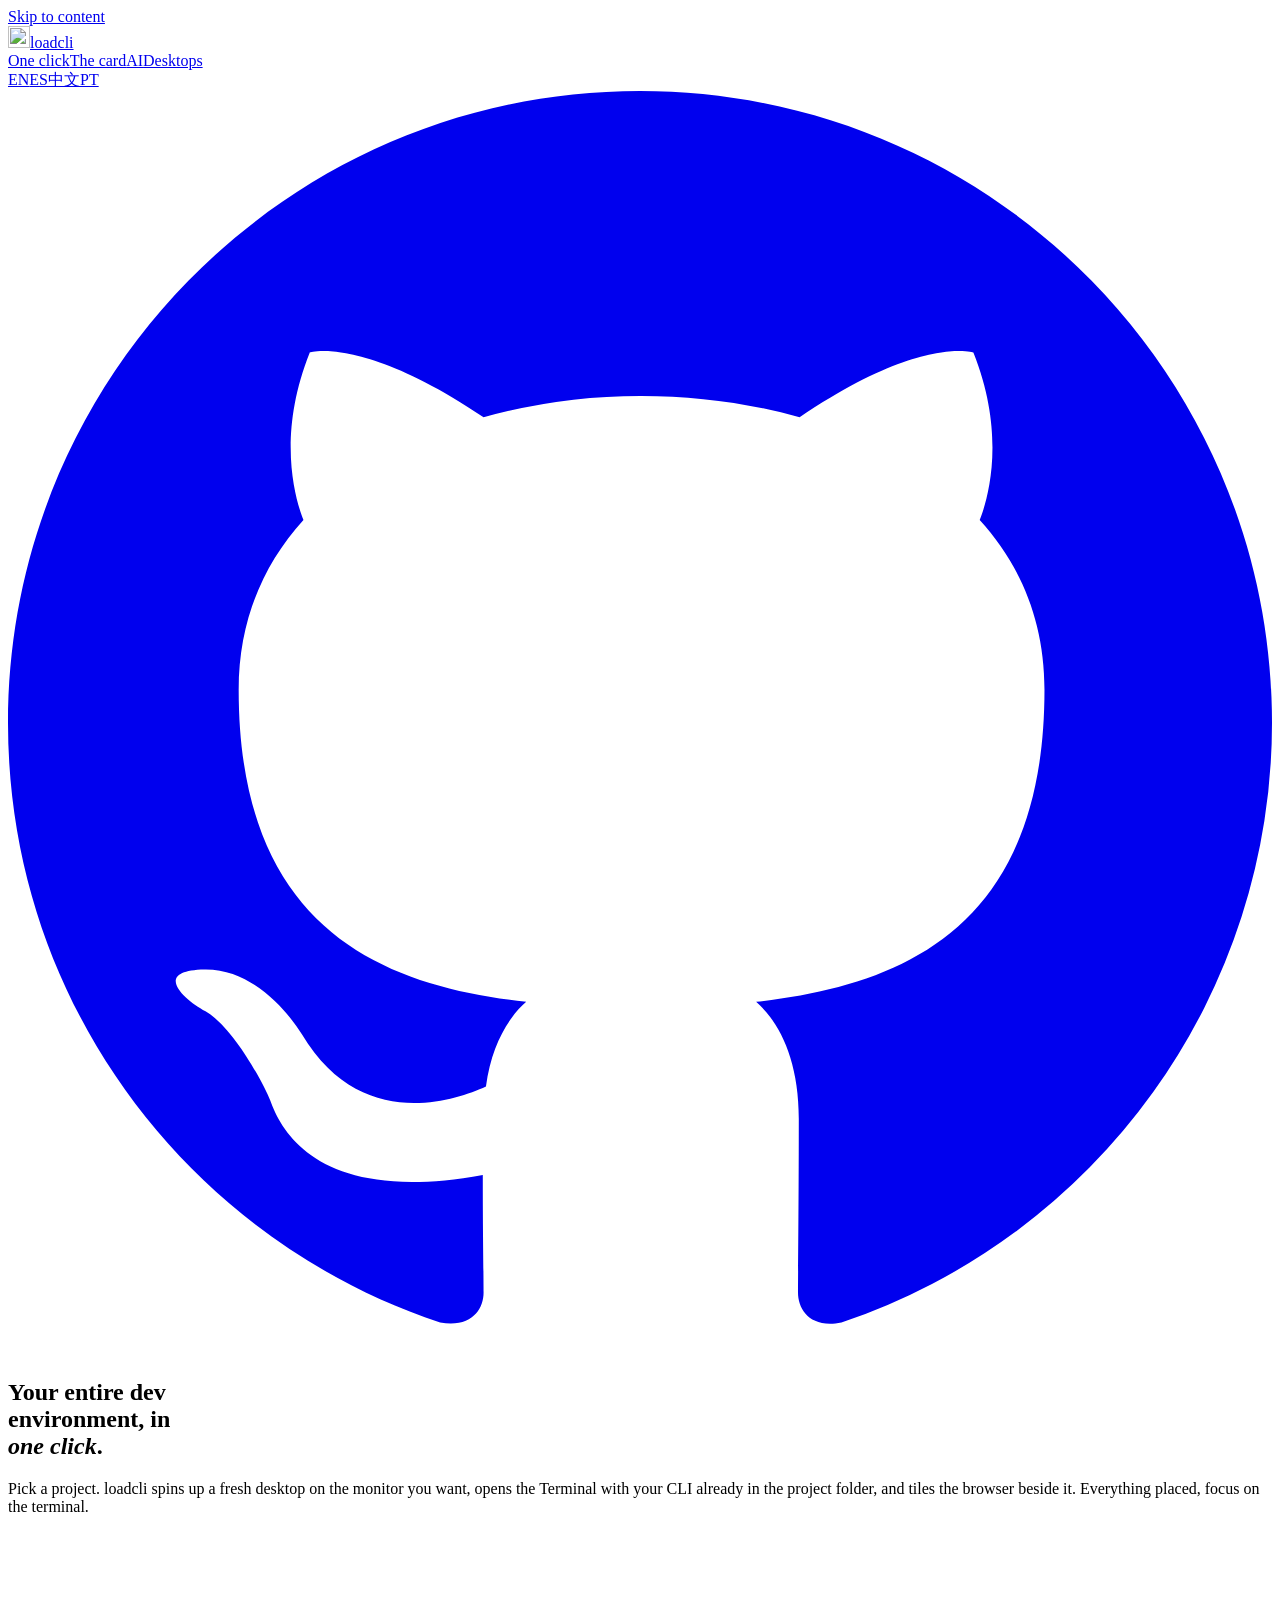
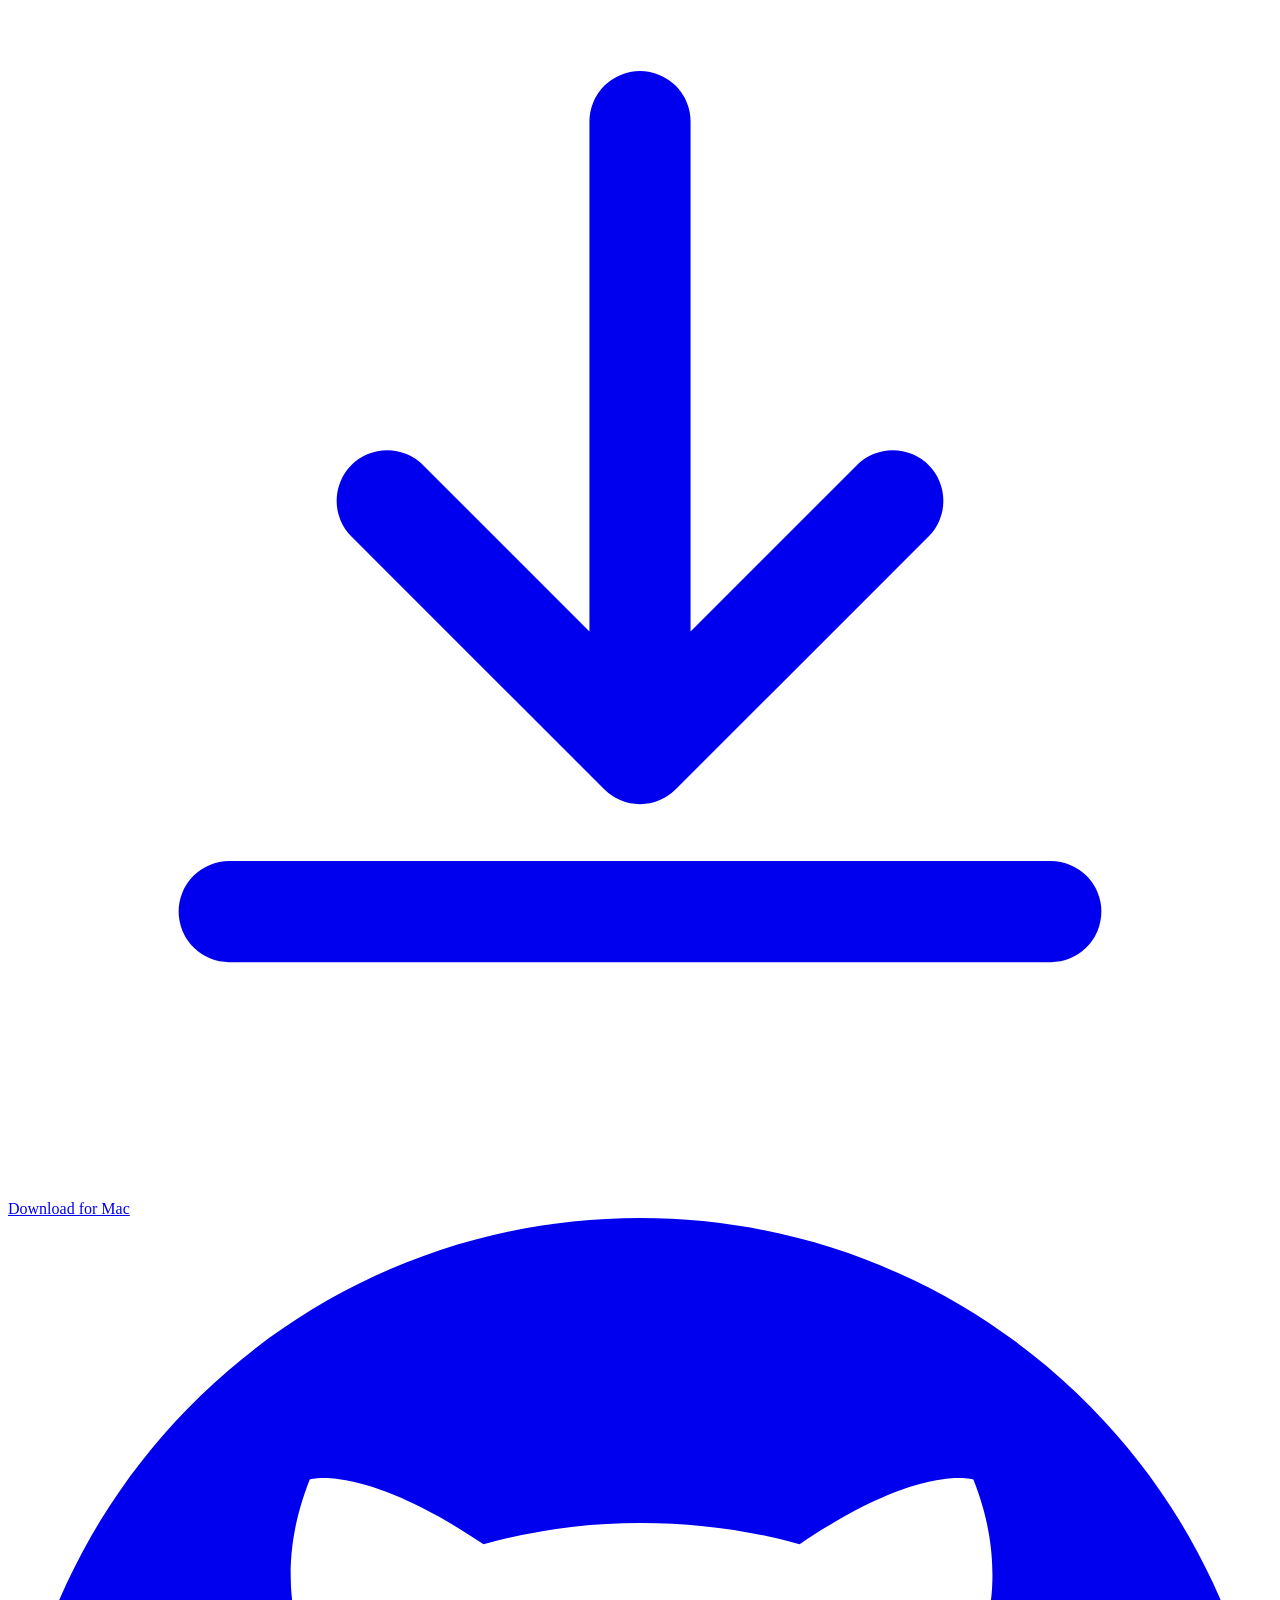
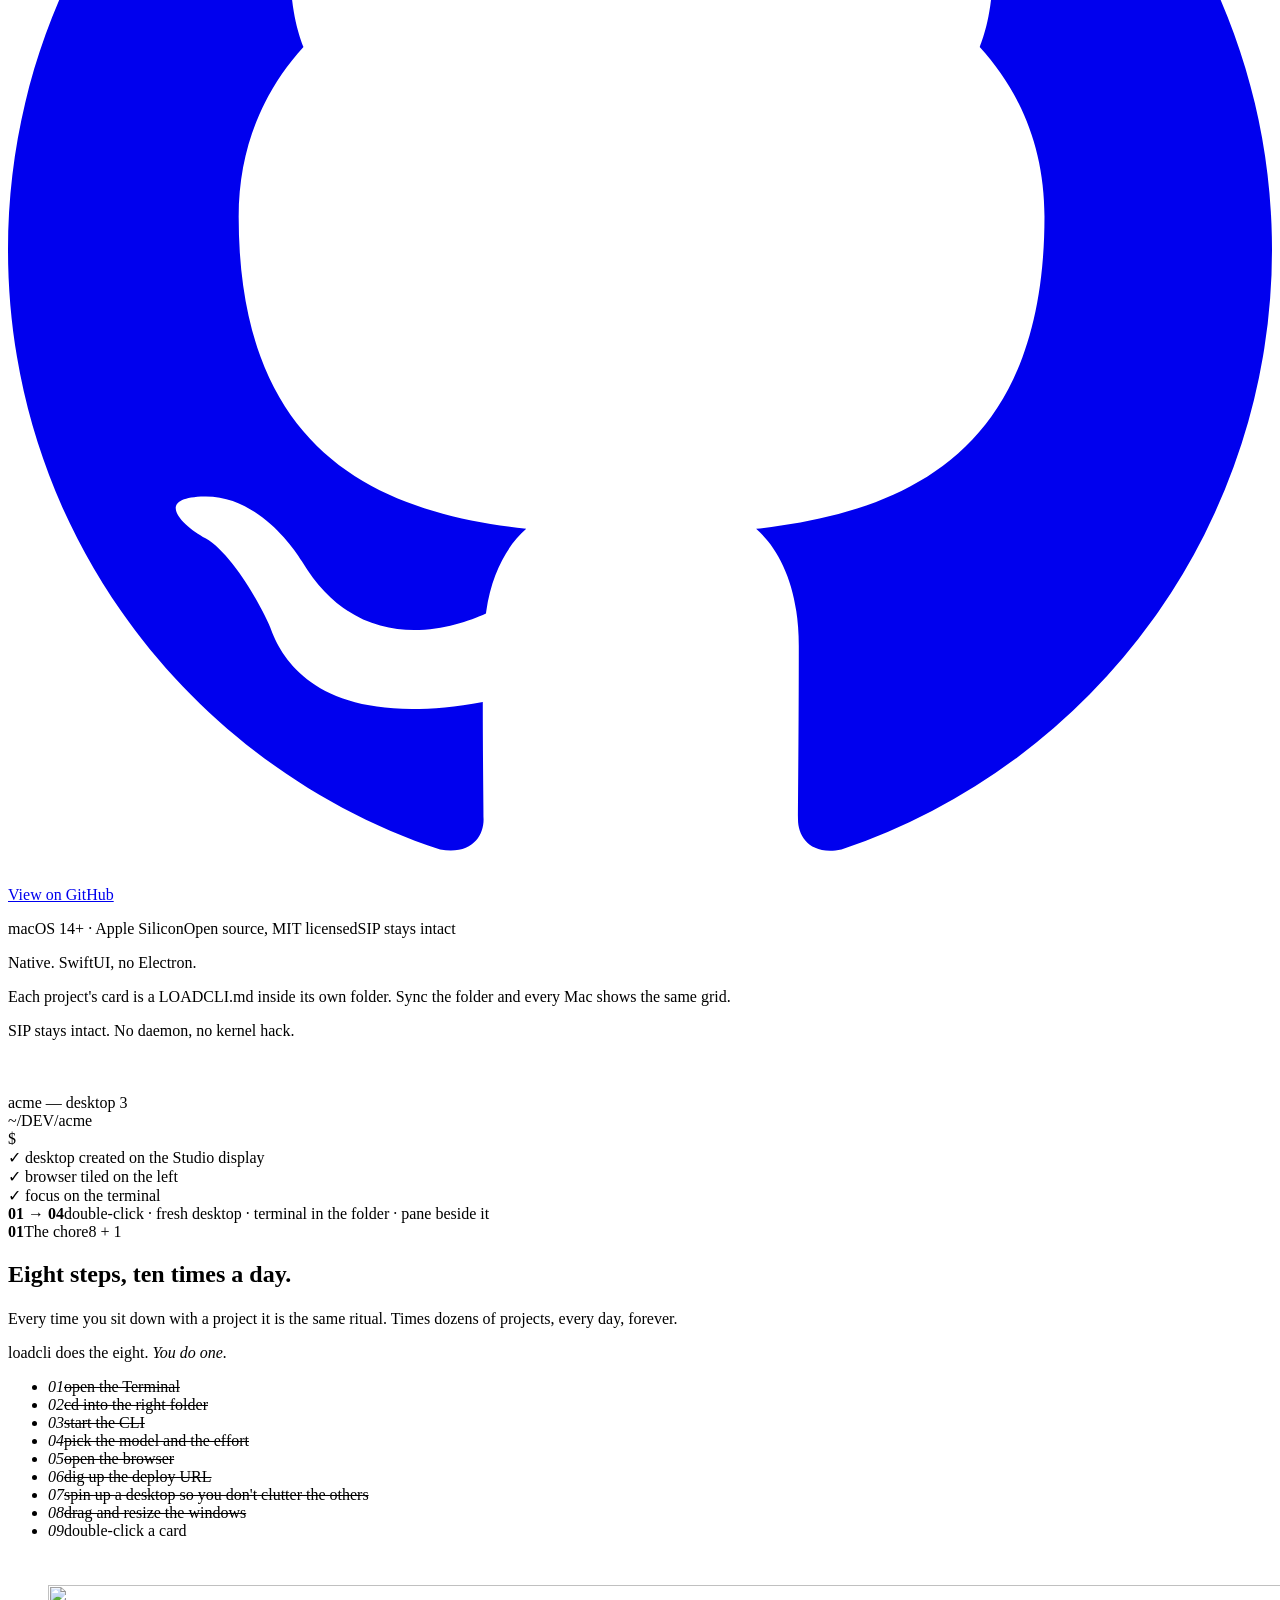
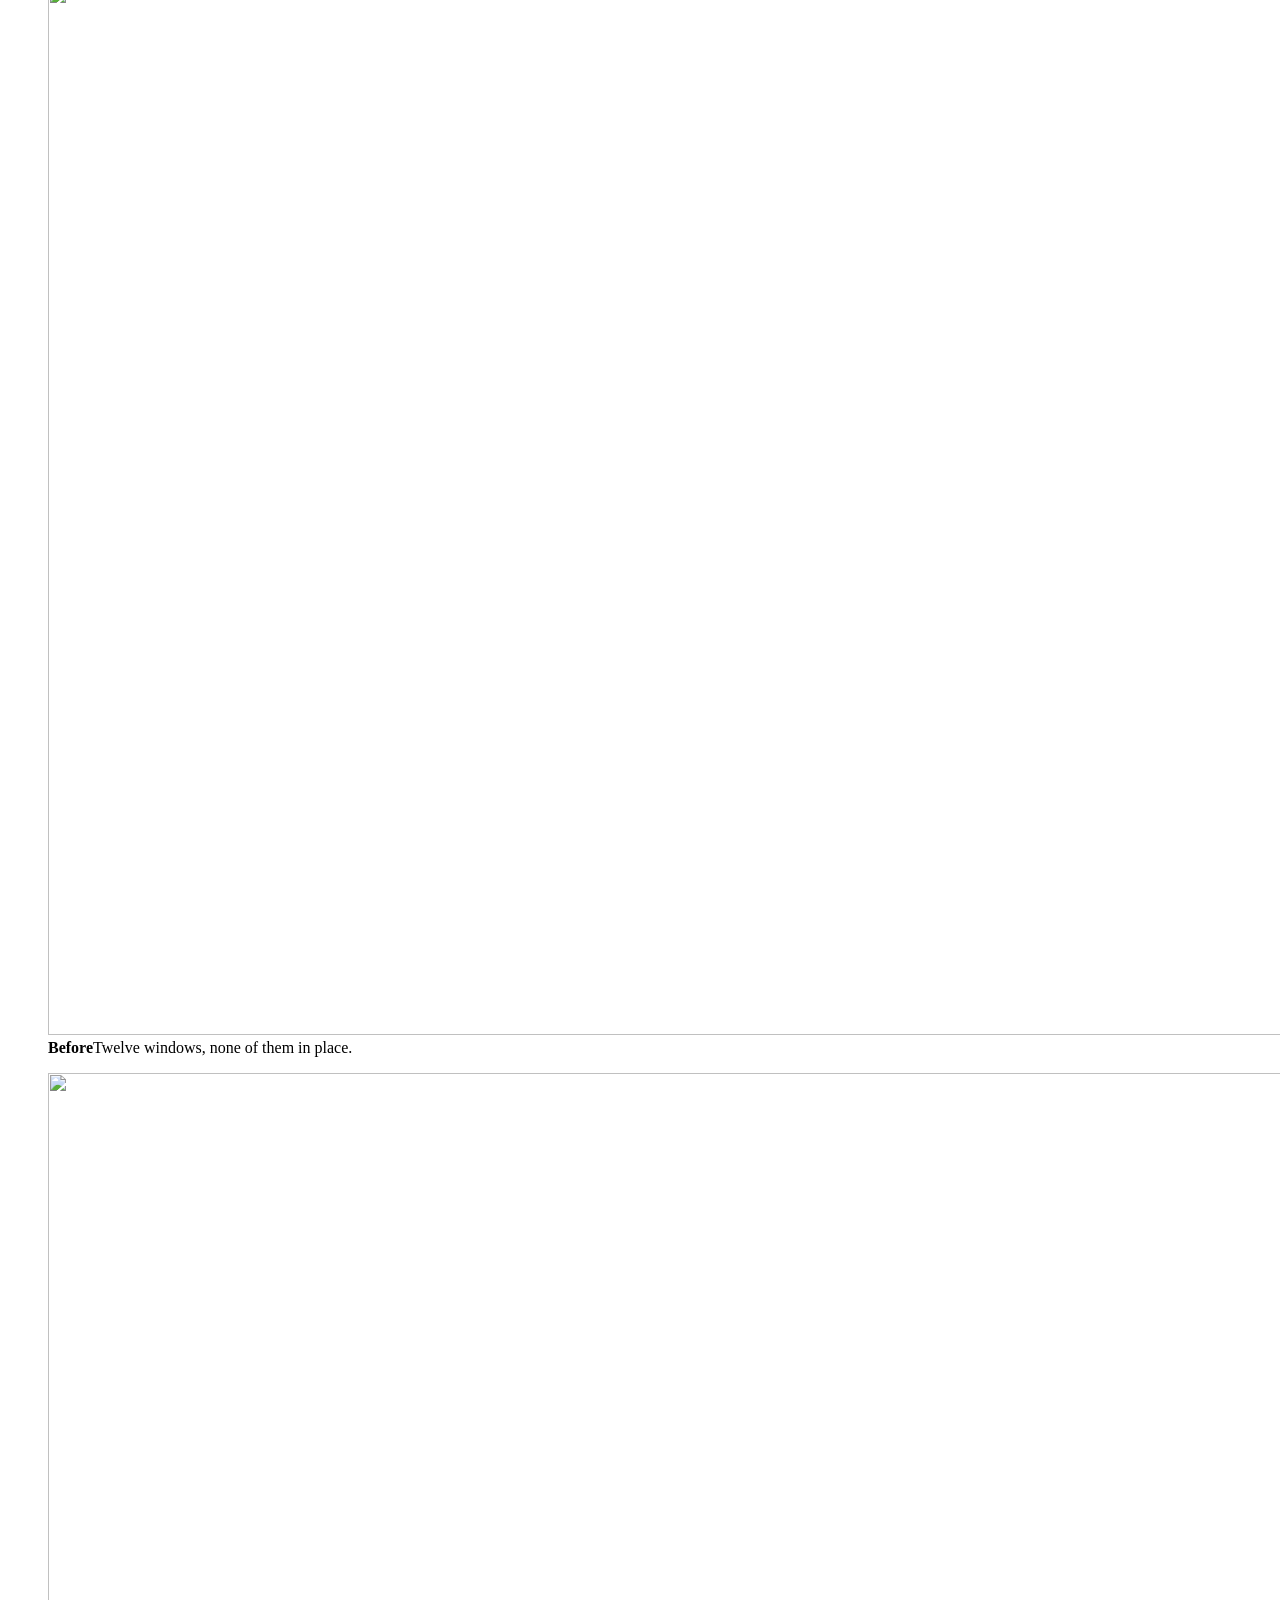
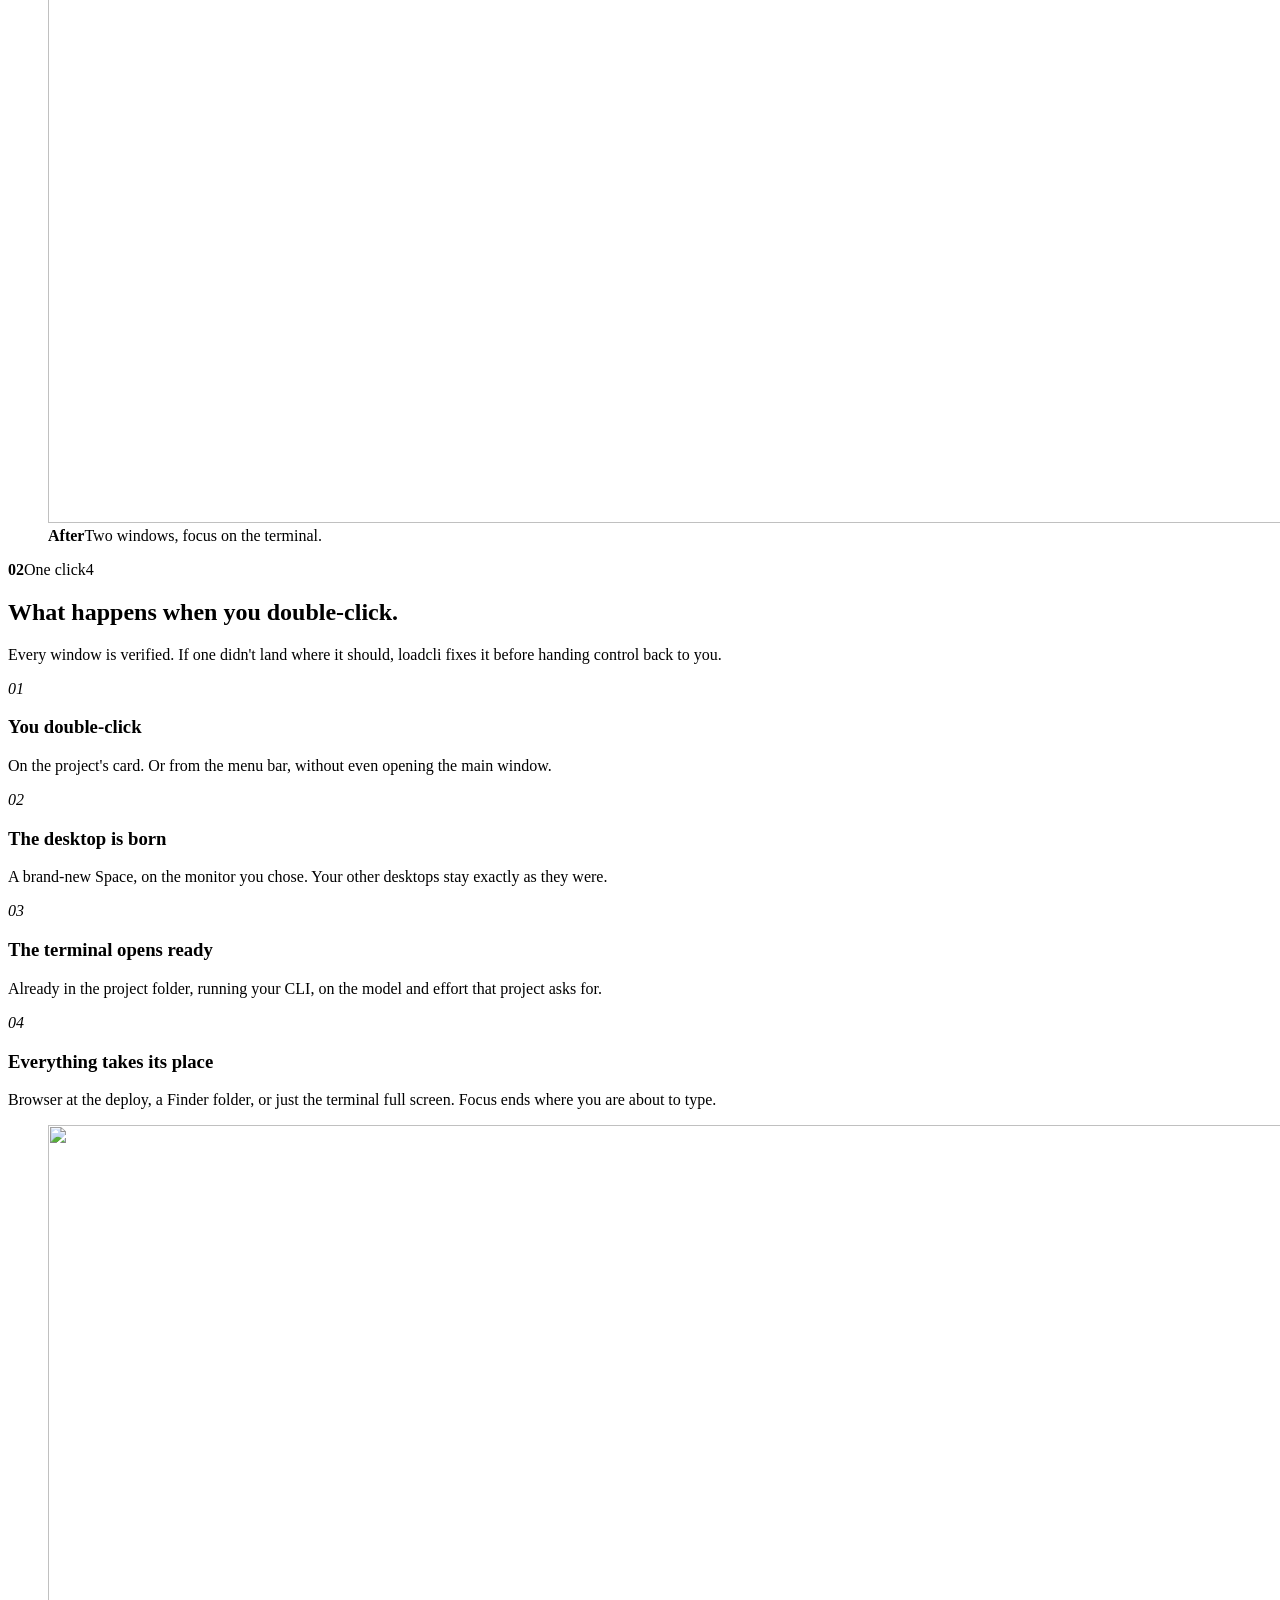
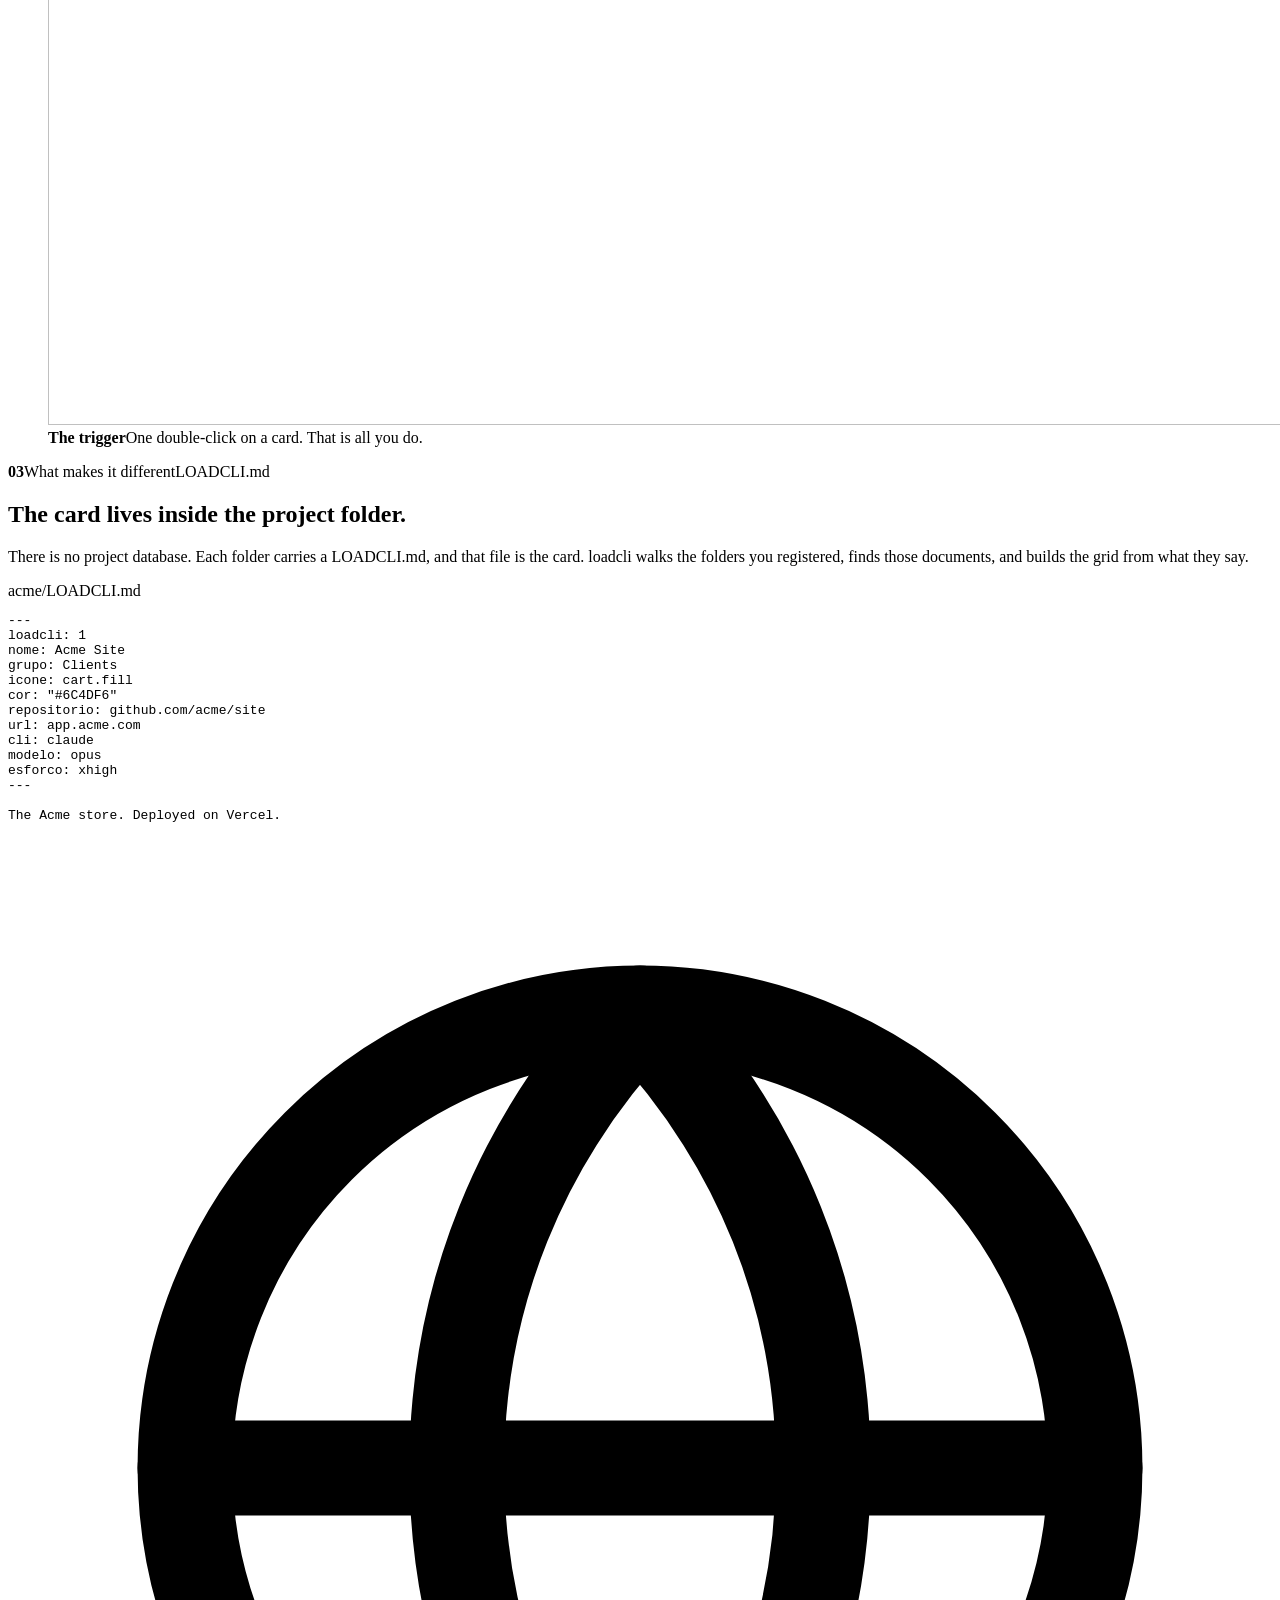
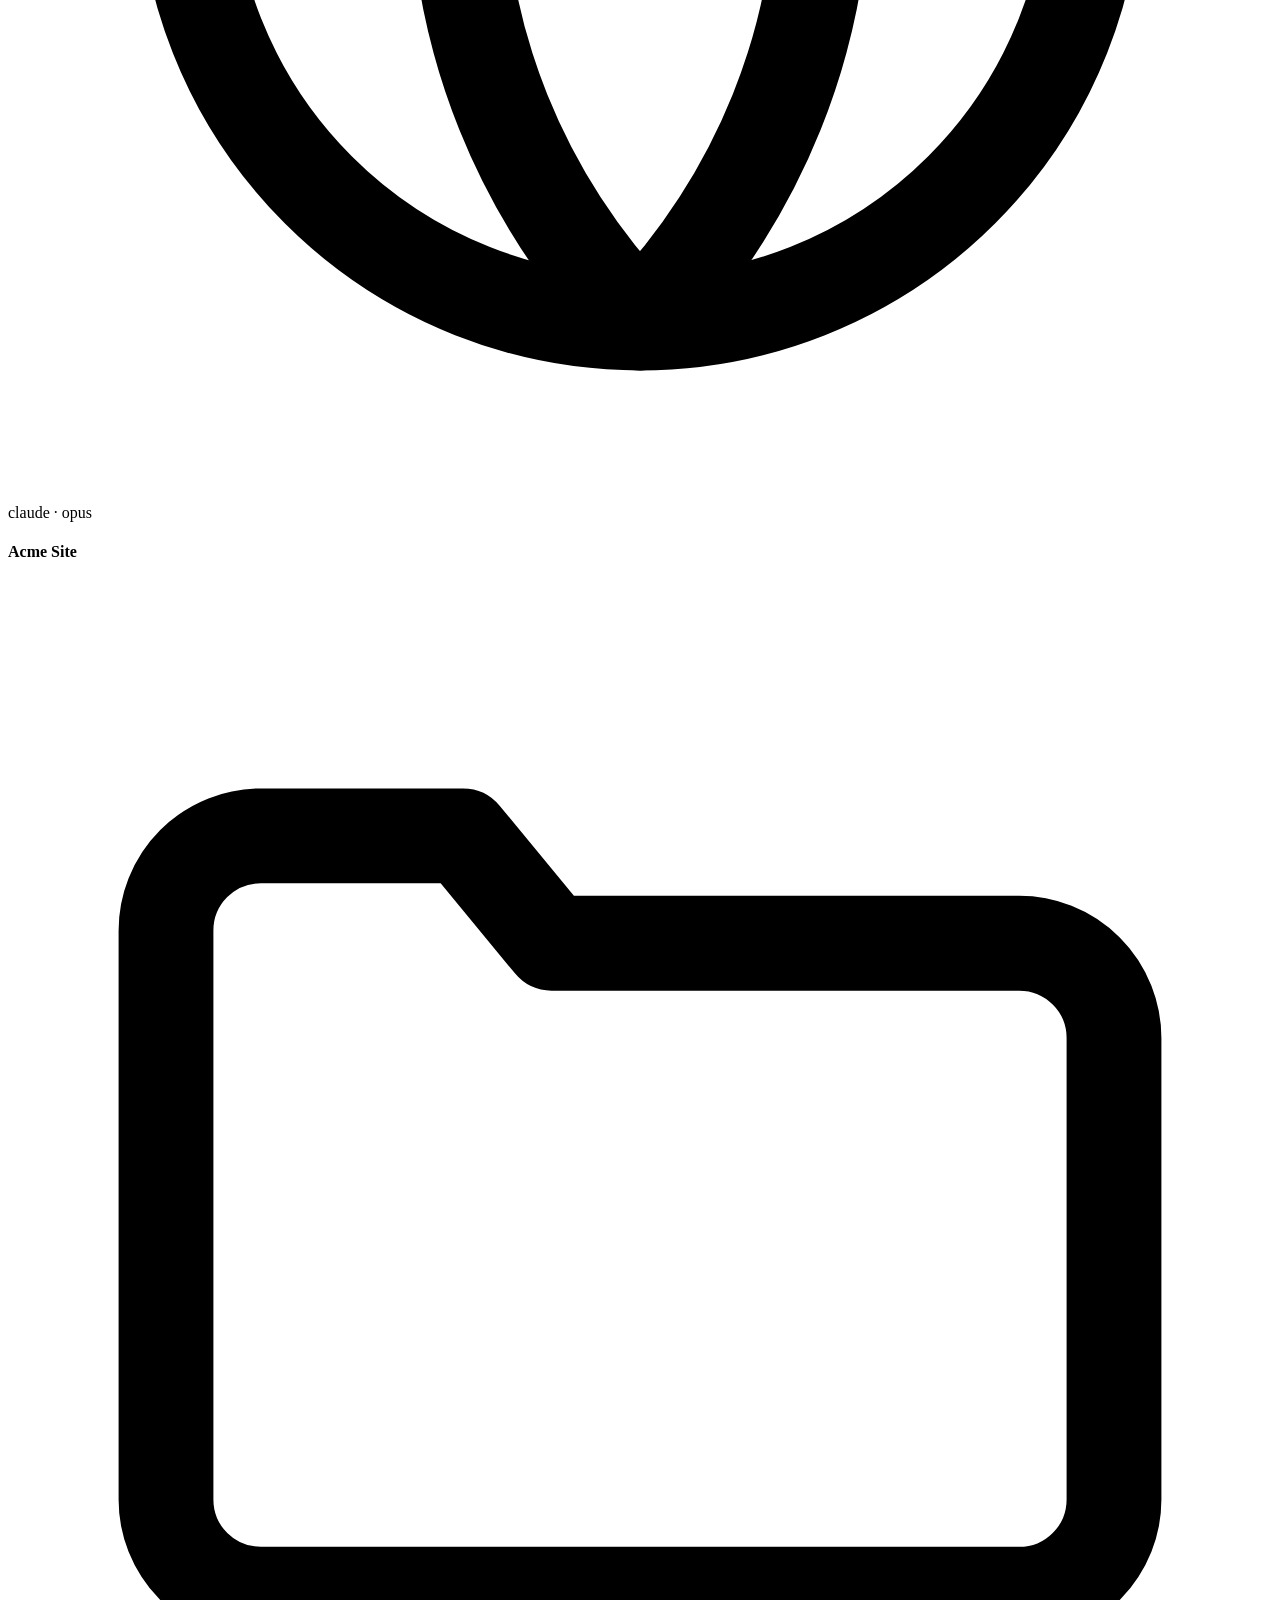
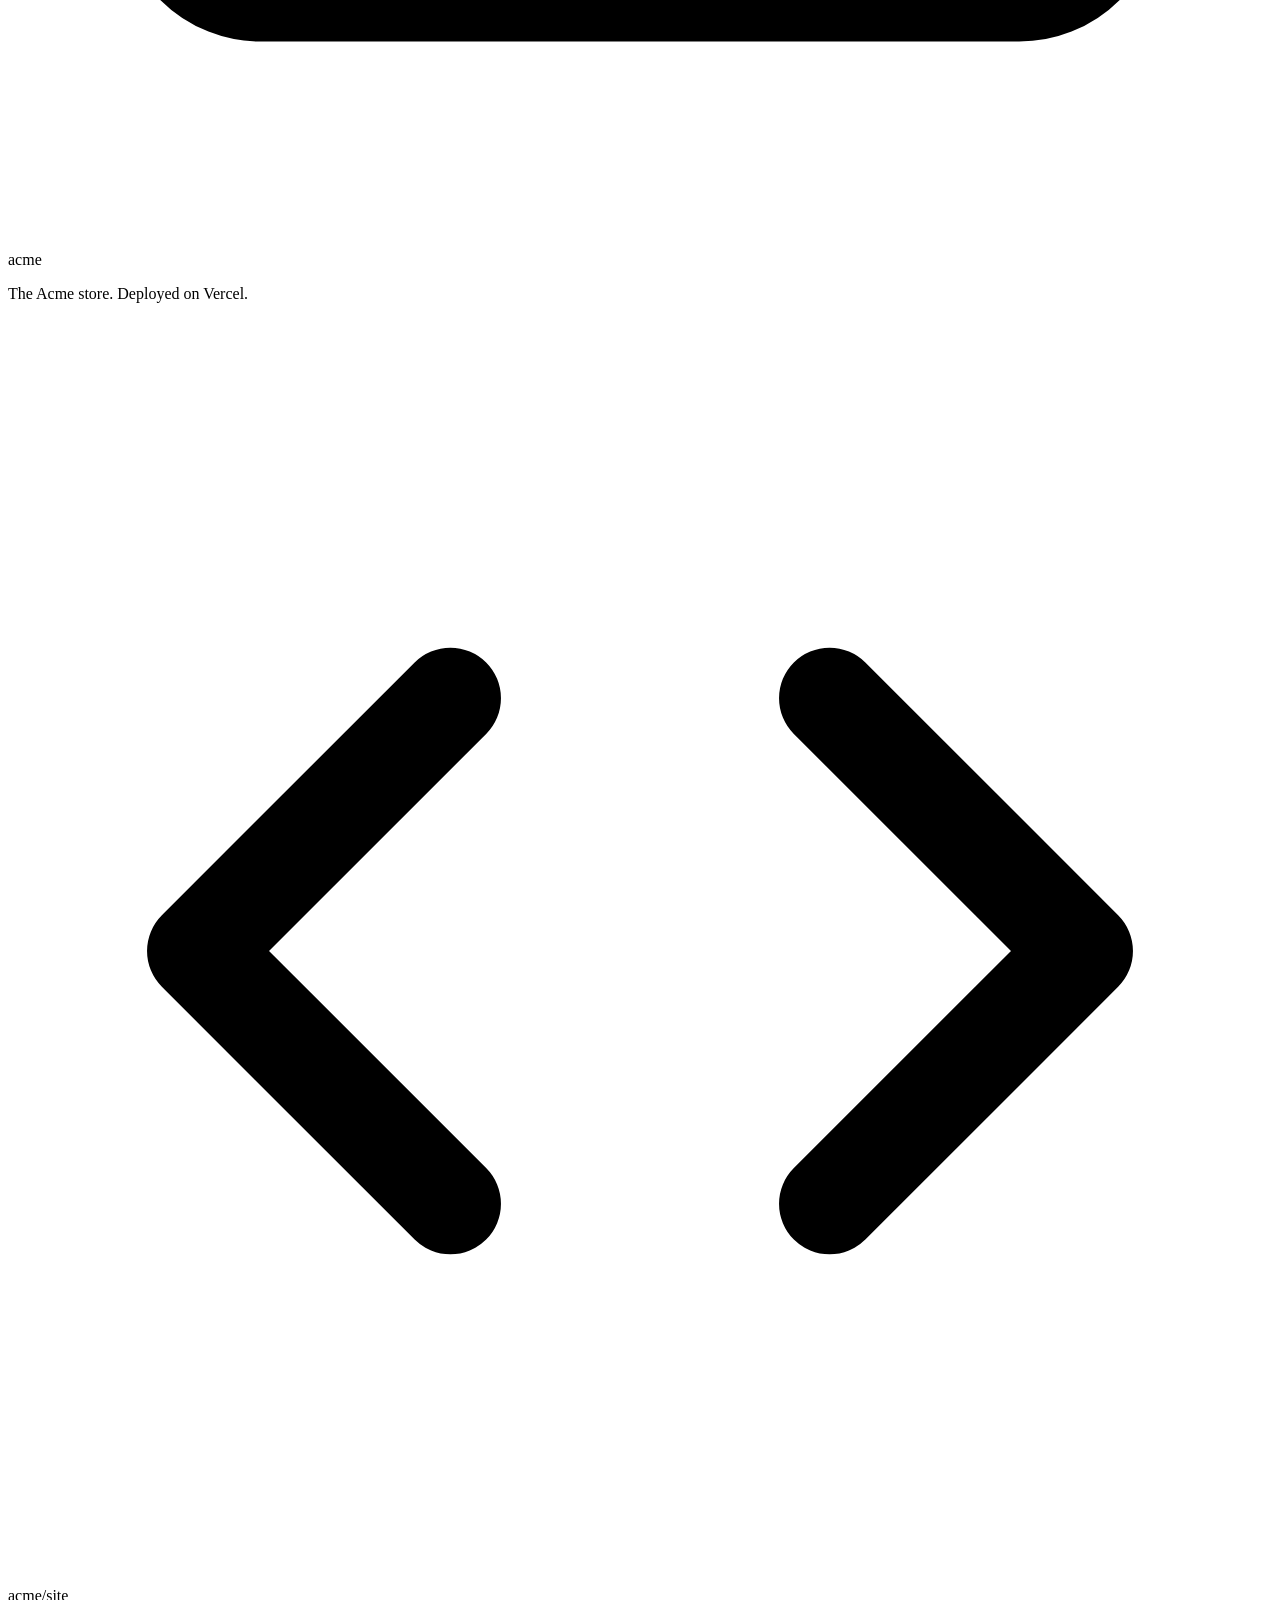
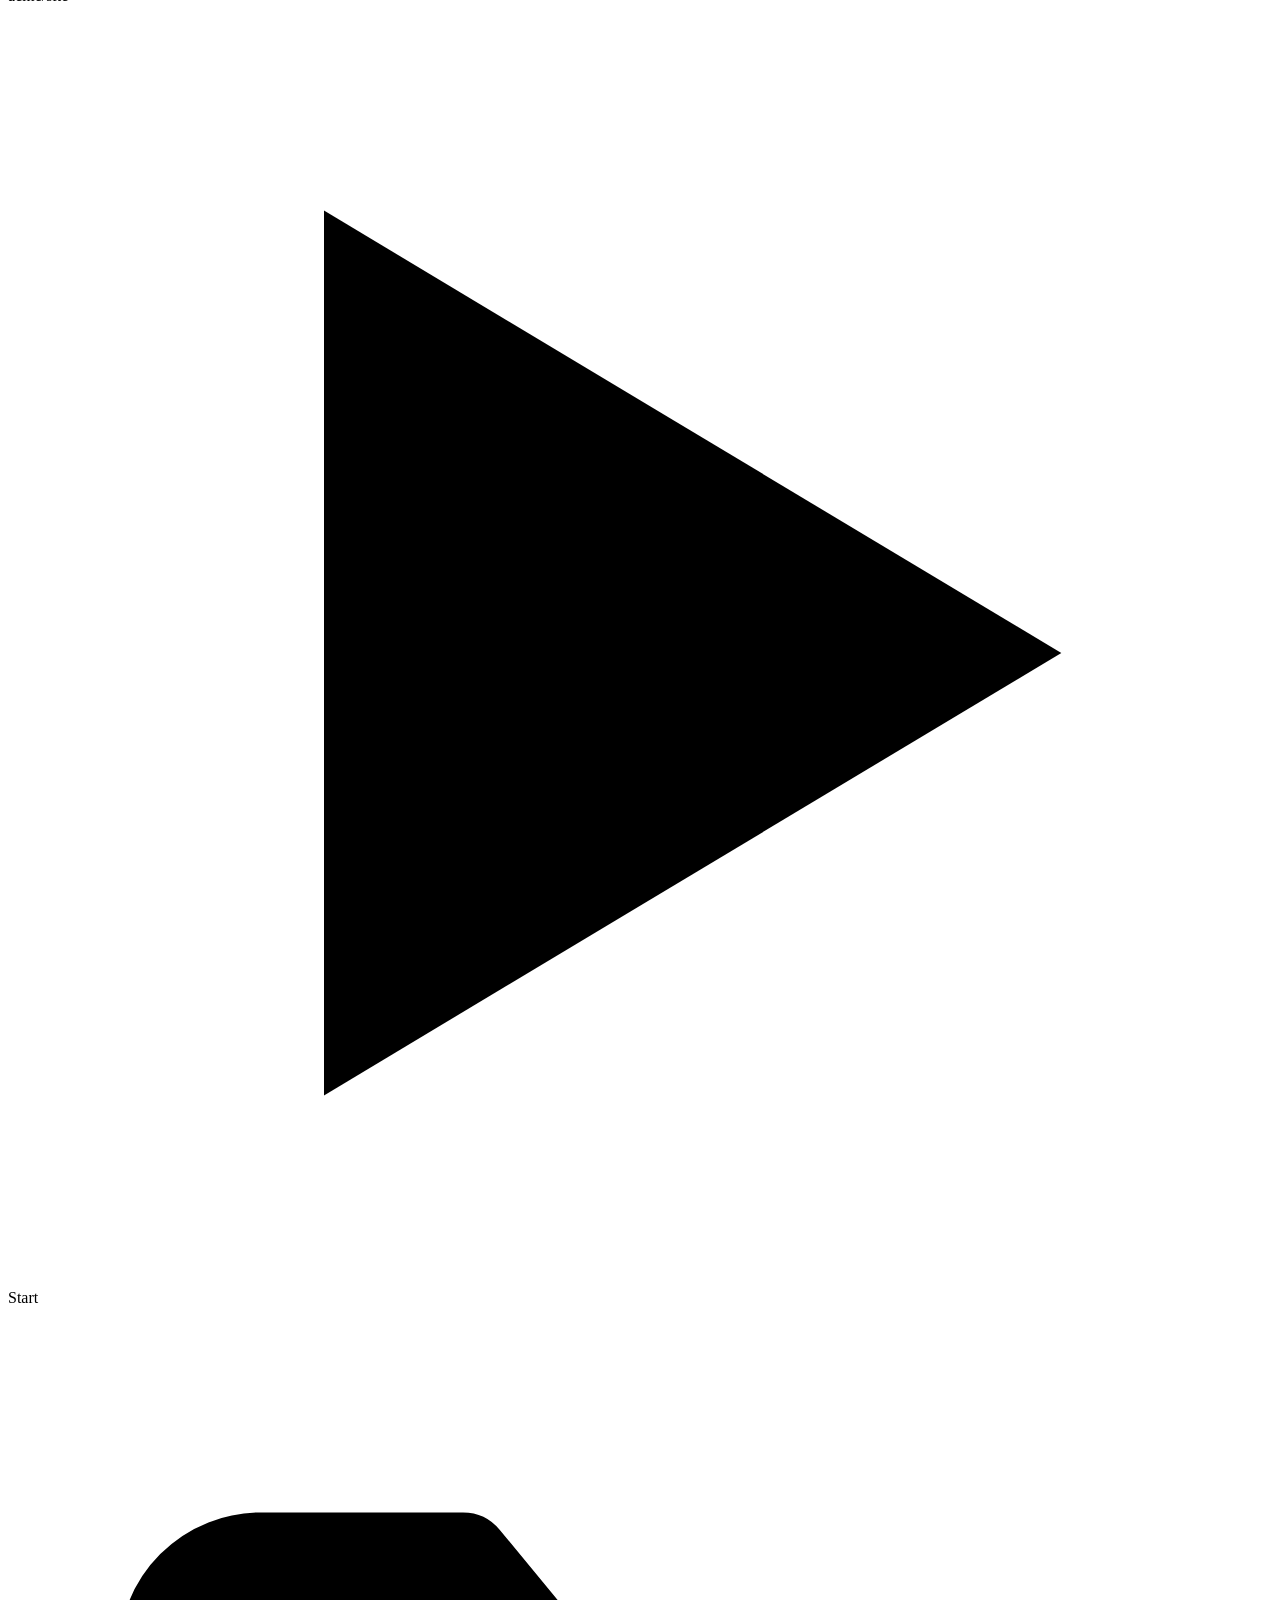
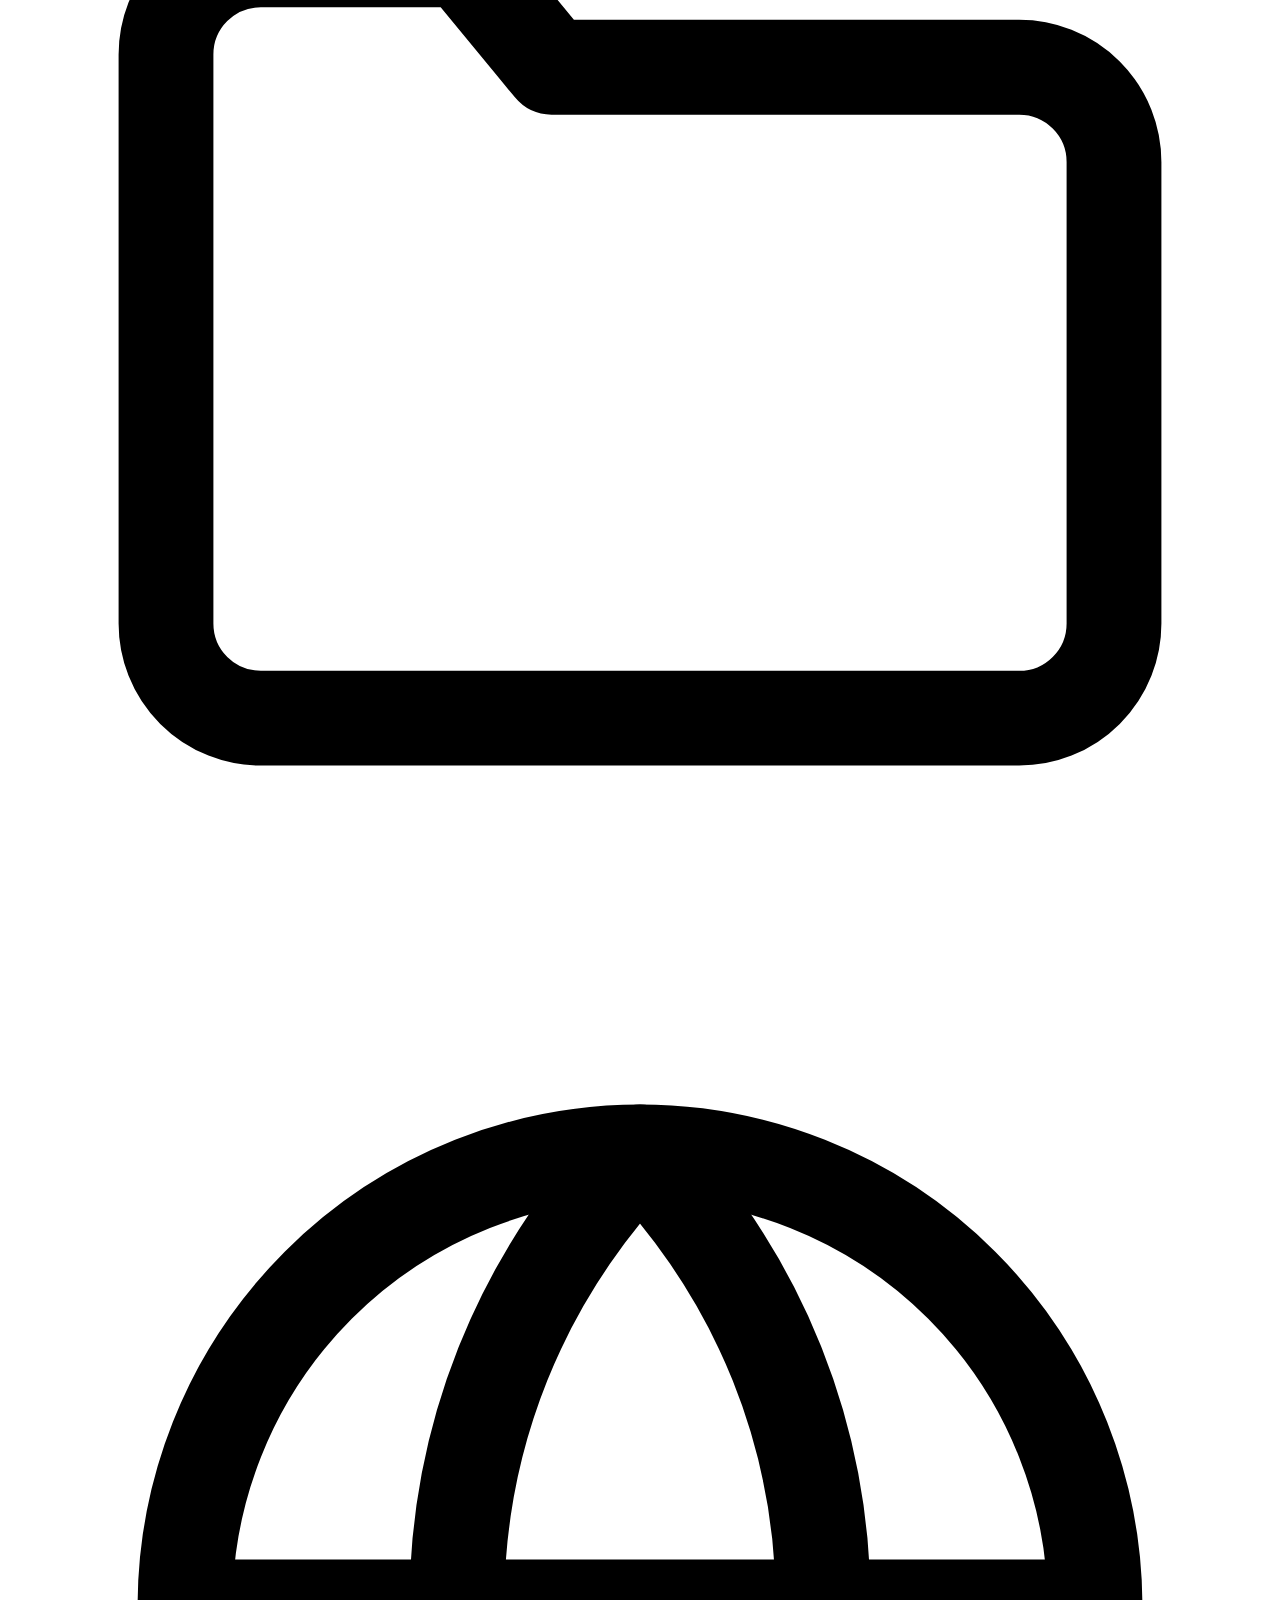
==== commit c77d6e53: "redesign(site): manual técnico impresso, no lugar do template de IA A primeira versão era o clichê q" ====
--- a/website/index.html
+++ b/website/index.html
@@ -11,348 +11,339 @@
   <link rel="alternate" hreflang="zh-CN" href="https://www.loadcli.com/zh.html">
   <link rel="alternate" hreflang="pt-BR" href="https://www.loadcli.com/pt.html">
   <link rel="alternate" hreflang="x-default" href="https://www.loadcli.com/">
-  <meta name="theme-color" content="#fbfbfd">
+  <meta name="theme-color" content="#efebe3">
   <meta name="color-scheme" content="light">
-  <link rel="icon" href="/assets/img/icon-128.png" sizes="128x128" type="image/png">
-  <link rel="apple-touch-icon" href="/assets/img/icon-256.png">
+  <link rel="icon" href="/assets/img/icon-128.png?v=12" sizes="128x128" type="image/png">
+  <link rel="apple-touch-icon" href="/assets/img/icon-256.png?v=12">
   <meta property="og:type" content="website">
   <meta property="og:site_name" content="loadcli">
   <meta property="og:locale" content="en_US">
   <meta property="og:url" content="https://www.loadcli.com/">
   <meta property="og:title" content="loadcli — your entire dev environment, in one click">
   <meta property="og:description" content="One click creates a fresh desktop on the right monitor, opens the Terminal with your CLI already in the project folder and tiles the browser beside it. Native macOS app, open source, and SIP stays on.">
-  <meta property="og:image" content="https://www.loadcli.com/assets/img/og-en.png">
+  <meta property="og:image" content="https://www.loadcli.com/assets/img/og-en.jpg?v=12">
   <meta name="twitter:card" content="summary_large_image">
-  <link rel="stylesheet" href="/assets/css/site.css?v=4">
-  <noscript><style>[data-reveal]{opacity:1!important;transform:none!important}.pane--browser,.pane--terminal{opacity:1!important;transform:none!important}.desk__seam{opacity:1!important}</style></noscript>
+  <link rel="preload" as="font" type="font/woff2" href="/assets/fonts/instrument-serif-normal-400-latin.woff2" crossorigin>
+  <link rel="preload" as="font" type="font/woff2" href="/assets/fonts/jetbrains-mono-normal-400-latin.woff2" crossorigin>
+  <link rel="stylesheet" href="/assets/css/site.css?v=12">
+  <noscript><style>[data-reveal],.enter>*,.term__line{opacity:1!important;transform:none!important}.track__cell::before{transform:scaleX(1)!important}</style></noscript>
 </head>
 <body data-lang="en">
   <a class="skip-link" href="#one-click">Skip to content</a>
 
   <header class="nav">
-    <div class="wrap nav__inner">
+    <div class="wrap nav__in">
       <a class="brand" href="/">
-        <img src="/assets/img/icon-128.png" alt="" width="24" height="24">
-        <span>loadcli</span>
+        <img src="/assets/img/icon-128.png?v=12" alt="" width="22" height="22">loadcli
       </a>
-      <nav class="nav__links" aria-label="Sections">
-            <a href="#one-click">One click</a>
-            <a href="#card">The card</a>
-            <a href="#ai">AI</a>
-            <a href="#spaces">Desktops</a>
-      </nav>
+      <nav class="nav__links" aria-label="Sections"><a href="#one-click">One click</a><a href="#card">The card</a><a href="#ai">AI</a><a href="#spaces">Desktops</a></nav>
       <div class="nav__right">
         <nav class="langbar" aria-label="Language"><a href="/" hreflang="en" aria-current="true">EN</a><a href="/es.html" hreflang="es">ES</a><a href="/zh.html" hreflang="zh-CN">中文</a><a href="/pt.html" hreflang="pt-BR">PT</a></nav>
-        <a class="icon-link" href="https://github.com/nhkameda/loadcli" rel="noopener" aria-label="GitHub"><svg viewBox="0 0 16 16" fill="currentColor" aria-hidden="true"><path d="M8 0C3.58 0 0 3.58 0 8c0 3.54 2.29 6.53 5.47 7.59.4.07.55-.17.55-.38 0-.19-.01-.82-.01-1.49-2.01.37-2.53-.49-2.69-.94-.09-.23-.48-.94-.82-1.13-.28-.15-.68-.52-.01-.53.63-.01 1.08.58 1.23.82.72 1.21 1.87.87 2.33.66.07-.52.28-.87.51-1.07-1.78-.2-3.64-.89-3.64-3.95 0-.87.31-1.59.82-2.15-.08-.2-.36-1.02.08-2.12 0 0 .67-.21 2.2.82a7.4 7.4 0 0 1 2-.27c.68 0 1.36.09 2 .27 1.53-1.04 2.2-.82 2.2-.82.44 1.1.16 1.92.08 2.12.51.56.82 1.27.82 2.15 0 3.07-1.87 3.75-3.65 3.95.29.25.54.73.54 1.48 0 1.07-.01 1.93-.01 2.2 0 .21.15.46.55.38A8.01 8.01 0 0 0 16 8c0-4.42-3.58-8-8-8Z"/></svg></a>
-        <a class="btn btn--primary btn--sm" href="#download">Download</a>
+        <a class="iconlink" href="https://github.com/nhkameda/loadcli" rel="noopener" aria-label="GitHub"><svg viewBox="0 0 16 16" fill="currentColor" aria-hidden="true"><path d="M8 0C3.58 0 0 3.58 0 8c0 3.54 2.29 6.53 5.47 7.59.4.07.55-.17.55-.38 0-.19-.01-.82-.01-1.49-2.01.37-2.53-.49-2.69-.94-.09-.23-.48-.94-.82-1.13-.28-.15-.68-.52-.01-.53.63-.01 1.08.58 1.23.82.72 1.21 1.87.87 2.33.66.07-.52.28-.87.51-1.07-1.78-.2-3.64-.89-3.64-3.95 0-.87.31-1.59.82-2.15-.08-.2-.36-1.02.08-2.12 0 0 .67-.21 2.2.82a7.4 7.4 0 0 1 2-.27c.68 0 1.36.09 2 .27 1.53-1.04 2.2-.82 2.2-.82.44 1.1.16 1.92.08 2.12.51.56.82 1.27.82 2.15 0 3.07-1.87 3.75-3.65 3.95.29.25.54.73.54 1.48 0 1.07-.01 1.93-.01 2.2 0 .21.15.46.55.38A8.01 8.01 0 0 0 16 8c0-4.42-3.58-8-8-8Z"/></svg></a>
       </div>
     </div>
   </header>
 
   <main>
-    <!-- ------------------------------------------------------- hero -->
-    <section class="hero">
-      <div class="hero__glow" aria-hidden="true"></div>
-      <div class="wrap hero__inner">
-        <h1 data-reveal>Your entire dev environment.<br>In <span class="grad-text">one click</span>.</h1>
-        <p class="lead" data-reveal style="--delay:90ms">Pick a project. loadcli spins up a fresh desktop on the monitor you want, opens the Terminal with your CLI already in the project folder, and tiles the browser beside it. Everything placed, focus on the terminal.</p>
-        <div class="hero__cta" data-reveal style="--delay:170ms">
-          <a class="btn btn--primary" href="#download"><svg viewBox="0 0 20 20" fill="none" stroke="currentColor" stroke-width="1.7" stroke-linecap="round" stroke-linejoin="round" aria-hidden="true"><path d="M10 3v10m0 0 4-4m-4 4-4-4M3.5 15.5h13"/></svg>Download for Mac</a>
-          <a class="btn btn--ghost" href="https://github.com/nhkameda/loadcli" rel="noopener"><svg viewBox="0 0 16 16" fill="currentColor" aria-hidden="true"><path d="M8 0C3.58 0 0 3.58 0 8c0 3.54 2.29 6.53 5.47 7.59.4.07.55-.17.55-.38 0-.19-.01-.82-.01-1.49-2.01.37-2.53-.49-2.69-.94-.09-.23-.48-.94-.82-1.13-.28-.15-.68-.52-.01-.53.63-.01 1.08.58 1.23.82.72 1.21 1.87.87 2.33.66.07-.52.28-.87.51-1.07-1.78-.2-3.64-.89-3.64-3.95 0-.87.31-1.59.82-2.15-.08-.2-.36-1.02.08-2.12 0 0 .67-.21 2.2.82a7.4 7.4 0 0 1 2-.27c.68 0 1.36.09 2 .27 1.53-1.04 2.2-.82 2.2-.82.44 1.1.16 1.92.08 2.12.51.56.82 1.27.82 2.15 0 3.07-1.87 3.75-3.65 3.95.29.25.54.73.54 1.48 0 1.07-.01 1.93-.01 2.2 0 .21.15.46.55.38A8.01 8.01 0 0 0 16 8c0-4.42-3.58-8-8-8Z"/></svg>View on GitHub</a>
-        </div>
-        <p class="hero__meta" data-reveal style="--delay:230ms"><span>macOS 14+ · Apple Silicon</span><span aria-hidden="true">·</span><span>Open source, MIT licensed</span><span aria-hidden="true">·</span><span>SIP stays intact</span></p>
-
-        <div class="stage" data-reveal style="--delay:300ms">
-          <div class="stage__scene">
-            <div class="desk desk--back-1" aria-hidden="true"></div>
-            <div class="desk desk--back-2" aria-hidden="true"></div>
-            <div class="desk desk--front">
-              <div class="desk__bar">
-                <span class="dot dot--r"></span><span class="dot dot--y"></span><span class="dot dot--g"></span>
-                <span class="desk__label">acme — desktop 3</span>
-              </div>
-              <div class="desk__panes">
-                <div class="pane pane--browser">
-                  <div class="browser__chrome">
-                    <span class="dot dot--r"></span><span class="dot dot--y"></span><span class="dot dot--g"></span>
-                    <span class="browser__url">app.acme.com</span>
-                  </div>
-                  <div class="browser__body">
-                    <div class="skeleton skeleton--title"></div>
-                    <div class="skeleton skeleton--w80"></div>
-                    <div class="skeleton skeleton--w60"></div>
-                    <div class="browser__cards">
-                      <div class="browser__card"></div><div class="browser__card"></div>
-                      <div class="browser__card"></div><div class="browser__card"></div>
-                    </div>
-                  </div>
-                </div>
-                <div class="pane pane--terminal">
-                  <div class="term">
-                    <div><span class="dim">~/DEV/acme</span></div>
-                    <div><span class="p">$</span> <span data-typed="claude --model opus --effort ultracode"></span><span class="caret"></span></div>
-                    <div data-term-line style="opacity:0;transition:opacity .4s ease"><span class="ok">✓</span> <span class="dim">desktop created on the Studio display</span></div>
-                    <div data-term-line style="opacity:0;transition:opacity .4s ease"><span class="ok">✓</span> <span class="dim">browser tiled on the left</span></div>
-                    <div data-term-line style="opacity:0;transition:opacity .4s ease"><span class="ok">✓</span> <span class="dim">focus on the terminal</span></div>
-                  </div>
+    <!-- ================================================== hero -->
+    <section class="bay hero">
+      <div class="wrap">
+        <div class="hero__grid enter">
+          <div style="--i:0">
+            <h1 class="display">Your entire dev<br>environment, in<br><em>one click</em>.</h1>
+            <p class="lede hero__lede">Pick a project. loadcli spins up a fresh desktop on the monitor you want, opens the Terminal with your CLI already in the project folder, and tiles the browser beside it. Everything placed, focus on the terminal.</p>
+            <div class="hero__cta">
+              <a class="btn" href="#download"><svg viewBox="0 0 20 20" fill="none" stroke="currentColor" stroke-width="1.6" stroke-linecap="round" stroke-linejoin="round" aria-hidden="true"><path d="M10 3v10m0 0 4-4m-4 4-4-4M3.5 15.5h13"/></svg>Download for Mac</a>
+              <a class="btn btn--ghost" href="https://github.com/nhkameda/loadcli" rel="noopener"><svg viewBox="0 0 16 16" fill="currentColor" aria-hidden="true"><path d="M8 0C3.58 0 0 3.58 0 8c0 3.54 2.29 6.53 5.47 7.59.4.07.55-.17.55-.38 0-.19-.01-.82-.01-1.49-2.01.37-2.53-.49-2.69-.94-.09-.23-.48-.94-.82-1.13-.28-.15-.68-.52-.01-.53.63-.01 1.08.58 1.23.82.72 1.21 1.87.87 2.33.66.07-.52.28-.87.51-1.07-1.78-.2-3.64-.89-3.64-3.95 0-.87.31-1.59.82-2.15-.08-.2-.36-1.02.08-2.12 0 0 .67-.21 2.2.82a7.4 7.4 0 0 1 2-.27c.68 0 1.36.09 2 .27 1.53-1.04 2.2-.82 2.2-.82.44 1.1.16 1.92.08 2.12.51.56.82 1.27.82 2.15 0 3.07-1.87 3.75-3.65 3.95.29.25.54.73.54 1.48 0 1.07-.01 1.93-.01 2.2 0 .21.15.46.55.38A8.01 8.01 0 0 0 16 8c0-4.42-3.58-8-8-8Z"/></svg>View on GitHub</a>
+            </div>
+            <p class="hero__meta"><span>macOS 14+ · Apple Silicon</span><span>Open source, MIT licensed</span><span>SIP stays intact</span></p>
+          </div>
+          <aside class="hero__aside note" style="--i:1">
+            <p>Native. SwiftUI, no Electron.</p>
+            <p>Each project's card is a LOADCLI.md inside its own folder. Sync the folder and every Mac shows the same grid.</p>
+            <p>SIP stays intact. No daemon, no kernel hack.</p>
+          </aside>
+        </div>
+
+        <div class="enter" style="margin-top:clamp(38px,6vh,74px)">
+          <div class="window" style="--i:2" data-parallax="0.05">
+            <div class="window__bar">
+              <span class="tl"></span><span class="tl"></span><span class="tl"></span>
+              <span>acme — desktop 3</span>
+            </div>
+            <div class="window__body">
+              <div class="pane pane--web">
+                <div class="wire wire--t"></div>
+                <div class="wire wire--a"></div>
+                <div class="wire wire--b"></div>
+                <div class="wire__grid">
+                  <div class="wire__box"></div><div class="wire__box"></div>
+                  <div class="wire__box"></div><div class="wire__box"></div>
                 </div>
               </div>
-              <span class="desk__seam" aria-hidden="true"></span>
-            </div>
-          </div>
-          <div class="stage__tag" aria-hidden="true">
-            <span class="dotlive"></span>
-            <span data-labels='["Your desktops, one per project","A fresh desktop, on the monitor you picked","Terminal and browser, side by side"]'>Your desktops, one per project</span>
-          </div>
-        </div>
-      </div>
-    </section>
-
-    <!-- ----------------------------------------------------- ritual -->
-    <section class="section section--alt">
-      <div class="wrap ritual">
-        <div>
-          <p class="eyebrow" data-reveal>The chore</p>
-          <h2 data-reveal>Eight steps, ten times a day.</h2>
-          <p class="lead" data-reveal style="--delay:80ms;margin-top:20px">Every time you sit down with a project it is the same ritual. Times dozens of projects, every day, forever.</p>
-          <p class="ritual__punch grad-text" data-reveal style="--delay:140ms">loadcli does the eight. You do one.</p>
-        </div>
-        <ul class="steps" data-reveal>
-          <li class="step">open the Terminal</li>
-          <li class="step">cd into the right folder</li>
-          <li class="step">start the CLI</li>
-          <li class="step">pick the model and the effort</li>
-          <li class="step">open the browser</li>
-          <li class="step">dig up the deploy URL</li>
-          <li class="step">spin up a desktop so you don't clutter the others</li>
-          <li class="step">drag and resize the windows</li>
-          <li class="step step--kept">double-click a card</li>
+              <div class="pane pane--term term">
+                <div class="dim">~/DEV/acme</div>
+                <div><span class="sig">$</span> <span data-typed="claude --model opus --effort ultracode"></span><span class="caret"></span></div>
+                <div class="term__line" style="animation-delay:2400ms"><span class="ok">✓</span> <span class="dim">desktop created on the Studio display</span></div>
+                <div class="term__line" style="animation-delay:2680ms"><span class="ok">✓</span> <span class="dim">browser tiled on the left</span></div>
+                <div class="term__line" style="animation-delay:2960ms"><span class="ok">✓</span> <span class="dim">focus on the terminal</span></div>
+              </div>
+            </div>
+          </div>
+          <div class="window__cap" style="--i:3">
+            <b>01 → 04</b><span>double-click · fresh desktop · terminal in the folder · pane beside it</span>
+          </div>
+        </div>
+      </div>
+    </section>
+
+    <!-- ================================================== 01 ritual -->
+    <section class="bay bay--paper2">
+      <div class="wrap">
+        <div class="marker"><b>01</b><span>The chore</span><span class="tnum">8 + 1</span></div>
+        <div class="split">
+          <div>
+            <h2 class="display">Eight steps, ten times a day.</h2>
+            <p class="lede" style="margin-top:22px" data-reveal>Every time you sit down with a project it is the same ritual. Times dozens of projects, every day, forever.</p>
+            <p class="punch" data-reveal style="--delay:90ms">loadcli does the eight. <em>You do one.</em></p>
+          </div>
+          <ul class="steps" data-reveal>
+            <li><i>01</i><s>open the Terminal</s></li>
+            <li><i>02</i><s>cd into the right folder</s></li>
+            <li><i>03</i><s>start the CLI</s></li>
+            <li><i>04</i><s>pick the model and the effort</s></li>
+            <li><i>05</i><s>open the browser</s></li>
+            <li><i>06</i><s>dig up the deploy URL</s></li>
+            <li><i>07</i><s>spin up a desktop so you don't clutter the others</s></li>
+            <li><i>08</i><s>drag and resize the windows</s></li>
+            <li class="keep"><i>09</i><span>double-click a card</span></li>
+          </ul>
+        </div>
+
+        <div class="pair" style="margin-top:clamp(30px,5vh,58px)">
+          <figure class="figure" data-reveal data-parallax="0.05">
+          <img class="plate" src="/assets/img/scene-before.webp?v=12" width="1400" height="1050" alt="" loading="lazy" decoding="async">
+          <figcaption class="figure__cap"><b>Before</b><span>Twelve windows, none of them in place.</span></figcaption>
+        </figure>
+          <figure class="figure" data-reveal data-parallax="0.09" style="--delay:120ms">
+          <img class="plate" src="/assets/img/scene-after.webp?v=12" width="1400" height="1050" alt="" loading="lazy" decoding="async">
+          <figcaption class="figure__cap"><b>After</b><span>Two windows, focus on the terminal.</span></figcaption>
+        </figure>
+        </div>
+      </div>
+    </section>
+
+    <!-- ================================================== 02 um clique -->
+    <section class="bay" id="one-click">
+      <div class="wrap">
+        <div class="marker"><b>02</b><span>One click</span><span class="tnum">4</span></div>
+        <div class="split">
+          <h2 class="display">What happens when you double-click.</h2>
+          <p class="lede" data-reveal>Every window is verified. If one didn't land where it should, loadcli fixes it before handing control back to you.</p>
+        </div>
+        <div class="track">
+          <div class="track__row">
+            <div class="track__cell" data-reveal style="--delay:0ms">
+              <i>01</i>
+              <h3>You double-click</h3>
+              <p>On the project's card. Or from the menu bar, without even opening the main window.</p>
+            </div>
+            <div class="track__cell" data-reveal style="--delay:110ms">
+              <i>02</i>
+              <h3>The desktop is born</h3>
+              <p>A brand-new Space, on the monitor you chose. Your other desktops stay exactly as they were.</p>
+            </div>
+            <div class="track__cell" data-reveal style="--delay:220ms">
+              <i>03</i>
+              <h3>The terminal opens ready</h3>
+              <p>Already in the project folder, running your CLI, on the model and effort that project asks for.</p>
+            </div>
+            <div class="track__cell" data-reveal style="--delay:330ms">
+              <i>04</i>
+              <h3>Everything takes its place</h3>
+              <p>Browser at the deploy, a Finder folder, or just the terminal full screen. Focus ends where you are about to type.</p>
+            </div>
+          </div>
+        </div>
+        <figure class="figure" data-reveal data-parallax="0.07">
+          <img class="plate" src="/assets/img/scene-click.webp?v=12" width="1600" height="900" alt="" loading="lazy" decoding="async">
+          <figcaption class="figure__cap"><b>The trigger</b><span>One double-click on a card. That is all you do.</span></figcaption>
+        </figure>
+      </div>
+    </section>
+
+    <!-- ================================================== 03 o card -->
+    <section class="bay bay--paper2" id="card">
+      <div class="wrap">
+        <div class="marker"><b>03</b><span>What makes it different</span><span class="tnum">LOADCLI.md</span></div>
+        <div class="split">
+          <h2 class="display">The card lives inside the project folder.</h2>
+          <p class="lede" data-reveal>There is no project database. Each folder carries a LOADCLI.md, and that file is the card. loadcli walks the folders you registered, finds those documents, and builds the grid from what they say.</p>
+        </div>
+
+        <div class="doc">
+          <div class="file" data-reveal data-parallax="0.04">
+            <div class="file__name">acme/LOADCLI.md</div>
+            <pre><code><span class="c">---</span>
+<span class="k">loadcli</span>: 1
+<span class="k">nome</span>: <span class="s">Acme Site</span>
+<span class="k">grupo</span>: Clients
+<span class="k">icone</span>: cart.fill
+<span class="k">cor</span>: "#6C4DF6"
+<span class="k">repositorio</span>: github.com/acme/site
+<span class="k">url</span>: app.acme.com
+<span class="k">cli</span>: claude
+<span class="k">modelo</span>: opus
+<span class="k">esforco</span>: xhigh
+<span class="c">---</span>
+
+<span class="d">The Acme store. Deployed on Vercel.</span></code></pre>
+          </div>
+          <div class="card" data-reveal data-parallax="0.1" style="--delay:120ms">
+            <div class="card__top">
+              <span class="card__tile"><svg viewBox="0 0 20 20" fill="none" stroke="currentColor" stroke-width="1.5" stroke-linecap="round" stroke-linejoin="round" aria-hidden="true"><circle cx="10" cy="10" r="7.2"/><path d="M2.8 10h14.4M10 2.8c1.9 2 2.9 4.5 2.9 7.2s-1 5.2-2.9 7.2c-1.9-2-2.9-4.5-2.9-7.2s1-5.2 2.9-7.2Z"/></svg></span>
+              <span class="card__tag">claude · opus</span>
+            </div>
+            <h4>Acme Site</h4>
+            <p class="card__row"><svg viewBox="0 0 20 20" fill="none" stroke="currentColor" stroke-width="1.5" stroke-linecap="round" stroke-linejoin="round" aria-hidden="true"><path d="M2.5 5.5A1.5 1.5 0 0 1 4 4h3.2l1.4 1.7H16a1.5 1.5 0 0 1 1.5 1.5v7.3A1.5 1.5 0 0 1 16 16H4a1.5 1.5 0 0 1-1.5-1.5v-9Z"/></svg> acme</p>
+            <p class="card__desc">The Acme store. Deployed on Vercel.</p>
+            <p class="card__row"><svg viewBox="0 0 20 20" fill="none" stroke="currentColor" stroke-width="1.6" stroke-linecap="round" stroke-linejoin="round" aria-hidden="true"><path d="m7 6-4 4 4 4m6-8 4 4-4 4"/></svg> acme/site</p>
+            <div class="card__acts">
+              <span class="card__go"><svg viewBox="0 0 12 12" fill="currentColor" aria-hidden="true"><path d="M3 1.8v8.4l7-4.2z"/></svg>Start</span>
+              <span class="sp"></span>
+              <span class="card__ico"><svg viewBox="0 0 20 20" fill="none" stroke="currentColor" stroke-width="1.5" stroke-linecap="round" stroke-linejoin="round" aria-hidden="true"><path d="M2.5 5.5A1.5 1.5 0 0 1 4 4h3.2l1.4 1.7H16a1.5 1.5 0 0 1 1.5 1.5v7.3A1.5 1.5 0 0 1 16 16H4a1.5 1.5 0 0 1-1.5-1.5v-9Z"/></svg></span>
+              <span class="card__ico"><svg viewBox="0 0 20 20" fill="none" stroke="currentColor" stroke-width="1.5" stroke-linecap="round" stroke-linejoin="round" aria-hidden="true"><circle cx="10" cy="10" r="7.2"/><path d="M2.8 10h14.4M10 2.8c1.9 2 2.9 4.5 2.9 7.2s-1 5.2-2.9 7.2c-1.9-2-2.9-4.5-2.9-7.2s1-5.2 2.9-7.2Z"/></svg></span>
+              <span class="card__ico"><svg viewBox="0 0 20 20" fill="none" stroke="currentColor" stroke-width="1.6" stroke-linecap="round" stroke-linejoin="round" aria-hidden="true"><path d="m7 6-4 4 4 4m6-8 4 4-4 4"/></svg></span>
+              <span class="card__ico"><svg viewBox="0 0 20 20" fill="none" stroke="currentColor" stroke-width="1.5" stroke-linecap="round" stroke-linejoin="round" aria-hidden="true"><path d="M13.6 3.9a1.7 1.7 0 0 1 2.4 2.4L7.4 15 4 16l1-3.4 8.6-8.7Z"/></svg></span>
+            </div>
+          </div>
+        </div>
+
+        <ul class="claims">
+          <li data-reveal style="--delay:0ms"><b>No absolute paths</b><p>The project folder is wherever the file sits. The same document works on any Mac, under any username.</p></li>
+          <li data-reveal style="--delay:80ms"><b>Sync and you're done</b><p>Put your projects folder on Google Drive or ownCloud. Every Mac shows the same cards, always current.</p></li>
+          <li data-reveal style="--delay:160ms"><b>The file is yours</b><p>Edit it in your editor, commit it to git. Keys you add and the markdown body survive every rewrite.</p></li>
+          <li data-reveal style="--delay:240ms"><b>Opens instantly</b><p>The last scan is cached. The window paints right away and new cards appear a moment later.</p></li>
         </ul>
-      </div>
-    </section>
-
-    <!-- ---------------------------------------------------- um clique -->
-    <section class="section" id="one-click">
-      <div class="wrap">
-        <p class="eyebrow" data-reveal>One click</p>
-        <h2 class="narrow" data-reveal>What happens when you double-click.</h2>
-        <p class="lead narrow" data-reveal style="--delay:80ms;margin-top:20px">Every window is verified. If one didn't land where it should, loadcli fixes it before handing control back to you.</p>
-        <div class="flow">
-          <article class="flowcard" data-reveal style="--delay:0ms" data-parallax="0.11">
-            <span class="flowcard__n">01</span>
-            <h3>You double-click</h3>
-            <p>On the project's card. Or from the menu bar, without even opening the main window.</p>
-          </article>
-          <article class="flowcard" data-reveal style="--delay:80ms" data-parallax="0.06">
-            <span class="flowcard__n">02</span>
-            <h3>The desktop is born</h3>
-            <p>A brand-new Space, on the monitor you chose. Your other desktops stay exactly as they were.</p>
-          </article>
-          <article class="flowcard" data-reveal style="--delay:160ms" data-parallax="0.11">
-            <span class="flowcard__n">03</span>
-            <h3>The terminal opens ready</h3>
-            <p>Already in the project folder, running your CLI, on the model and effort that project asks for.</p>
-          </article>
-          <article class="flowcard" data-reveal style="--delay:240ms" data-parallax="0.06">
-            <span class="flowcard__n">04</span>
-            <h3>Everything takes its place</h3>
-            <p>Browser at the deploy, a Finder folder, or just the terminal full screen. Focus ends where you are about to type.</p>
-          </article>
-        </div>
-      </div>
-    </section>
-
-    <!-- ---------------------------------------------------- o card -->
-    <section class="section section--alt" id="card">
-      <div class="wrap">
-        <p class="eyebrow" data-reveal>What makes it different</p>
-        <h2 class="narrow" data-reveal>The card lives inside the project folder.</h2>
-        <p class="lead narrow" data-reveal style="--delay:80ms;margin-top:20px">There is no project database. Each folder carries a LOADCLI.md, and that file is the card. loadcli walks the folders you registered, finds those documents, and builds the grid from what they say.</p>
-
-        <div class="morph">
-          <div class="codeblock" data-reveal data-parallax="0.09">
-            <div class="codeblock__head"><svg viewBox="0 0 20 20" fill="none" stroke="currentColor" stroke-width="1.6" stroke-linecap="round" stroke-linejoin="round" aria-hidden="true"><path d="M2.5 5.5A1.5 1.5 0 0 1 4 4h3.2l1.4 1.7H16a1.5 1.5 0 0 1 1.5 1.5v7.3A1.5 1.5 0 0 1 16 16H4a1.5 1.5 0 0 1-1.5-1.5v-9Z"/></svg>&nbsp;acme/LOADCLI.md</div>
-            <pre><code><span class="c">---</span>
-<span class="k">loadcli</span>: <span class="v">1</span>
-<span class="k">nome</span>: <span class="v">Acme Site</span>
-<span class="k">grupo</span>: <span class="v">Clients</span>
-<span class="k">icone</span>: <span class="v">cart.fill</span>
-<span class="k">cor</span>: <span class="v">"#3B82F6"</span>
-<span class="k">repositorio</span>: <span class="v">github.com/acme/site</span>
-<span class="k">url</span>: <span class="v">app.acme.com</span>
-<span class="k">cli</span>: <span class="v">claude</span>
-<span class="k">modelo</span>: <span class="v">opus</span>
-<span class="k">esforco</span>: <span class="v">xhigh</span>
-<span class="c">---</span>
-
-<span class="d">The Acme store. Deployed on Vercel.</span></code></pre>
-          </div>
-
-          <div class="morph__arrow" aria-hidden="true"><svg viewBox="0 0 24 24" fill="none" stroke="currentColor" stroke-width="1.5" stroke-linecap="round" stroke-linejoin="round" aria-hidden="true"><path d="M5 12h14m0 0-5.5-5.5M19 12l-5.5 5.5"/></svg></div>
-
-          <div class="appcard" data-reveal style="--delay:120ms" data-parallax="0.14">
-            <div class="appcard__top">
-              <span class="appcard__icon"><svg viewBox="0 0 20 20" fill="none" stroke="currentColor" stroke-width="1.6" stroke-linecap="round" stroke-linejoin="round" aria-hidden="true"><circle cx="10" cy="10" r="7.2"/><path d="M2.8 10h14.4M10 2.8c1.9 2 2.9 4.5 2.9 7.2s-1 5.2-2.9 7.2c-1.9-2-2.9-4.5-2.9-7.2s1-5.2 2.9-7.2Z"/></svg></span>
-              <span class="appcard__tag">claude</span>
-            </div>
-            <h4>Acme Site</h4>
-            <p class="appcard__path"><svg viewBox="0 0 20 20" fill="none" stroke="currentColor" stroke-width="1.6" stroke-linecap="round" stroke-linejoin="round" aria-hidden="true"><path d="M2.5 5.5A1.5 1.5 0 0 1 4 4h3.2l1.4 1.7H16a1.5 1.5 0 0 1 1.5 1.5v7.3A1.5 1.5 0 0 1 16 16H4a1.5 1.5 0 0 1-1.5-1.5v-9Z"/></svg> acme</p>
-            <p class="appcard__desc">The Acme store. Deployed on Vercel.</p>
-            <p class="appcard__repo"><svg viewBox="0 0 20 20" fill="none" stroke="currentColor" stroke-width="1.7" stroke-linecap="round" stroke-linejoin="round" aria-hidden="true"><path d="m7 6-4 4 4 4m6-8 4 4-4 4"/></svg> acme/site</p>
-            <div class="appcard__actions">
-              <span class="appcard__play"><svg viewBox="0 0 12 12" fill="currentColor" aria-hidden="true"><path d="M3 1.8v8.4l7-4.2z"/></svg> Start</span>
-              <span class="appcard__spacer"></span>
-              <span class="appcard__ico"><svg viewBox="0 0 20 20" fill="none" stroke="currentColor" stroke-width="1.6" stroke-linecap="round" stroke-linejoin="round" aria-hidden="true"><path d="M2.5 5.5A1.5 1.5 0 0 1 4 4h3.2l1.4 1.7H16a1.5 1.5 0 0 1 1.5 1.5v7.3A1.5 1.5 0 0 1 16 16H4a1.5 1.5 0 0 1-1.5-1.5v-9Z"/></svg></span>
-              <span class="appcard__ico"><svg viewBox="0 0 20 20" fill="none" stroke="currentColor" stroke-width="1.6" stroke-linecap="round" stroke-linejoin="round" aria-hidden="true"><circle cx="10" cy="10" r="7.2"/><path d="M2.8 10h14.4M10 2.8c1.9 2 2.9 4.5 2.9 7.2s-1 5.2-2.9 7.2c-1.9-2-2.9-4.5-2.9-7.2s1-5.2 2.9-7.2Z"/></svg></span>
-              <span class="appcard__ico"><svg viewBox="0 0 20 20" fill="none" stroke="currentColor" stroke-width="1.7" stroke-linecap="round" stroke-linejoin="round" aria-hidden="true"><path d="m7 6-4 4 4 4m6-8 4 4-4 4"/></svg></span>
-              <span class="appcard__ico"><svg viewBox="0 0 20 20" fill="none" stroke="currentColor" stroke-width="1.6" stroke-linecap="round" stroke-linejoin="round" aria-hidden="true"><path d="M13.6 3.9a1.7 1.7 0 0 1 2.4 2.4L7.4 15 4 16l1-3.4 8.6-8.7Z"/></svg></span>
-            </div>
-          </div>
-        </div>
-
-        <ul class="sync">
-          <li data-reveal style="--delay:0ms"><b>No absolute paths</b>The project folder is wherever the file sits. The same document works on any Mac, under any username.</li>
-          <li data-reveal style="--delay:70ms"><b>Sync and you're done</b>Put your projects folder on Google Drive or ownCloud. Every Mac shows the same cards, always current.</li>
-          <li data-reveal style="--delay:140ms"><b>The file is yours</b>Edit it in your editor, commit it to git. Keys you add and the markdown body survive every rewrite.</li>
-          <li data-reveal style="--delay:210ms"><b>Opens instantly</b>The last scan is cached. The window paints right away and new cards appear a moment later.</li>
-        </ul>
-      </div>
-    </section>
-
-    <!-- ------------------------------------------------------- IA -->
-    <section class="section section--dark" id="ai">
-      <div class="wrap">
-        <p class="eyebrow" data-reveal>Built for coding with AI</p>
-        <h2 class="narrow" data-reveal>Every project with its own brain.</h2>
-        <p class="lead narrow" data-reveal style="--delay:80ms;margin-top:20px">Claude Code in one, Codex in another, your own script in the third. Model and effort live in the project's file, so it opens exactly right. No flags to remember.</p>
-        <div class="cli-grid">
-          <article class="clicard" data-reveal style="--delay:0ms">
+
+        <figure class="figure" data-reveal data-parallax="0.06">
+          <img class="plate" src="/assets/img/scene-sync.webp?v=12" width="1600" height="900" alt="" loading="lazy" decoding="async">
+          <figcaption class="figure__cap"><b>Sync</b><span>One folder, two Macs, the same cards.</span></figcaption>
+        </figure>
+      </div>
+    </section>
+
+    <!-- ================================================== 04 IA -->
+    <section class="bay bay--dark" id="ai">
+      <div class="wrap">
+        <div class="marker"><b>04</b><span>Built for coding with AI</span><span class="tnum">3</span></div>
+        <div class="split">
+          <h2 class="display">Every project with its own brain.</h2>
+          <p class="lede" data-reveal>Claude Code in one, Codex in another, your own script in the third. Model and effort live in the project's file, so it opens exactly right. No flags to remember.</p>
+        </div>
+        <ul class="cli">
+          <li data-reveal style="--delay:0ms">
             <h3>Claude Code</h3>
             <p>Model and effort per project. The command comes out assembled the way you configured it.</p>
-            <div class="chips"><span class="chip">fable</span><span class="chip">opus</span><span class="chip">sonnet</span><span class="chip">haiku</span><span class="chip">xhigh</span><span class="chip">ultracode</span></div>
-          </article>
-          <article class="clicard" data-reveal style="--delay:90ms">
+            <div class="chips"><span class="chip chip--sig">fable</span><span class="chip">opus</span><span class="chip">sonnet</span><span class="chip">haiku</span><span class="chip">xhigh</span><span class="chip">ultracode</span></div>
+          </li>
+          <li data-reveal style="--delay:100ms">
             <h3>Codex</h3>
             <p>Same idea, with Codex's own flags. Change them at launch time if you feel like it.</p>
-            <div class="chips"><span class="chip">gpt-5.6-sol</span><span class="chip">gpt-5.5</span><span class="chip">minimal</span><span class="chip">high</span></div>
-          </article>
-          <article class="clicard" data-reveal style="--delay:180ms">
+            <div class="chips"><span class="chip chip--sig">gpt-5.6-sol</span><span class="chip">gpt-5.5</span><span class="chip">minimal</span><span class="chip">high</span></div>
+          </li>
+          <li data-reveal style="--delay:200ms">
             <h3>Custom command</h3>
             <p>Anything that runs in a shell. loadcli does the cd and runs it.</p>
-            <div class="chips"><span class="chip">npm run dev</span><span class="chip">docker compose up</span><span class="chip">make watch</span></div>
-          </article>
-        </div>
-        <p class="lead" data-reveal style="margin-top:44px">Every card with its own icon and colour. Ten seconds to glance across the grid and find the right project.</p>
+            <div class="chips"><span class="chip chip--sig">npm run dev</span><span class="chip">docker compose up</span><span class="chip">make watch</span></div>
+          </li>
+        </ul>
+        <p class="lede" data-reveal style="margin-top:40px">Every card with its own icon and colour. Ten seconds to glance across the grid and find the right project.</p>
         <div class="swatches" data-reveal>
           <span class="swatch" style="background:#7C5CFF"></span><span class="swatch" style="background:#3B82F6"></span><span class="swatch" style="background:#06B6D4"></span><span class="swatch" style="background:#10B981"></span><span class="swatch" style="background:#F59E0B"></span><span class="swatch" style="background:#EF4444"></span><span class="swatch" style="background:#EC4899"></span><span class="swatch" style="background:#8B5CF6"></span><span class="swatch" style="background:#64748B"></span><span class="swatch" style="background:#0EA5E9"></span>
         </div>
       </div>
     </section>
 
-    <!-- ---------------------------------------------------- spaces -->
-    <section class="section" id="spaces">
-      <div class="wrap narrow">
-        <p class="eyebrow" data-reveal>The hard part</p>
-        <h2 data-reveal>It creates desktops without you disabling SIP.</h2>
-        <p class="lead" data-reveal style="--delay:80ms;margin-top:22px">Creating a Space through a private API does not work in a modern macOS app. That is why tiling tools ask you to turn System Integrity Protection off.</p>
-        <p class="lead" data-reveal style="--delay:120ms;margin-top:16px">loadcli does what a person would do: it drives Mission Control's + button through the Accessibility API, targets the monitor by its display id, and clicks the new desktop's thumbnail. Always verifying the result before moving on.</p>
-        <p class="ritual__punch grad-text" data-reveal style="--delay:170ms">SIP stays intact. No daemon. No kernel hack.</p>
-        <p data-reveal style="--delay:210ms;margin-top:22px">
-          <a class="btn btn--ghost btn--sm" href="https://github.com/nhkameda/loadcli/blob/main/docs/ARCHITECTURE.md" rel="noopener">Read the architecture<svg viewBox="0 0 24 24" fill="none" stroke="currentColor" stroke-width="1.5" stroke-linecap="round" stroke-linejoin="round" aria-hidden="true"><path d="M5 12h14m0 0-5.5-5.5M19 12l-5.5 5.5"/></svg></a>
+    <!-- ================================================== 05 mesas -->
+    <section class="bay" id="spaces">
+      <div class="wrap">
+        <div class="marker"><b>05</b><span>The hard part</span><span class="tnum">SIP ✓</span></div>
+        <div class="split">
+          <h2 class="display">It creates desktops without you disabling SIP.</h2>
+          <div>
+            <p class="lede" data-reveal>Creating a Space through a private API does not work in a modern macOS app. That is why tiling tools ask you to turn System Integrity Protection off.</p>
+            <p class="lede" data-reveal style="--delay:80ms;margin-top:16px">loadcli does what a person would do: it drives Mission Control's + button through the Accessibility API, targets the monitor by its display id, and clicks the new desktop's thumbnail. Always verifying the result before moving on.</p>
+          </div>
+        </div>
+        <blockquote class="quote" data-reveal>SIP stays intact. No daemon. No kernel hack.</blockquote>
+        <p style="margin-top:26px" data-reveal>
+          <a class="btn btn--ghost" href="https://github.com/nhkameda/loadcli/blob/main/docs/ARCHITECTURE.md" rel="noopener">Read the architecture<svg viewBox="0 0 24 24" fill="none" stroke="currentColor" stroke-width="1.6" stroke-linecap="round" stroke-linejoin="round" aria-hidden="true"><path d="M5 12h14m0 0-5.5-5.5M19 12l-5.5 5.5"/></svg></a>
         </p>
-      </div>
-    </section>
-
-    <!-- -------------------------------------------------- recursos -->
-    <section class="section section--alt">
-      <div class="wrap">
-        <p class="eyebrow" data-reveal>Details</p>
-        <h2 class="narrow" data-reveal>The rest of what you'll use every day.</h2>
-        <div class="features">
-          <article class="feature" data-reveal style="--delay:0ms">
-            <span class="feature__ico"><svg viewBox="0 0 20 20" fill="none" stroke="currentColor" stroke-width="1.8" stroke-linecap="round" aria-hidden="true"><circle cx="9" cy="9" r="5.4"/><path d="m13.2 13.2 3.3 3.3"/></svg></span>
-            <h3>Quick search</h3>
-            <p>Type and the folders holding matches open themselves. Clear it and they all close again.</p>
+        <figure class="figure" data-reveal data-parallax="0.06">
+          <img class="plate" src="/assets/img/scene-desktops.webp?v=12" width="1600" height="900" alt="" loading="lazy" decoding="async">
+          <figcaption class="figure__cap"><b>Desktops</b><span>The new desktop is born without you disabling SIP.</span></figcaption>
+        </figure>
+      </div>
+    </section>
+
+    <!-- ================================================== 06 detalhes -->
+    <section class="bay bay--paper2">
+      <div class="wrap">
+        <div class="marker"><b>06</b><span>Details</span><span class="tnum">8</span></div>
+        <h2 class="display" style="max-width:16ch">The rest of what you'll use every day.</h2>
+        <ul class="specs">
+          <li data-reveal style="--delay:0ms"><i>01</i><b>Quick search</b><p>Type and the folders holding matches open themselves. Clear it and they all close again.</p></li>
+          <li data-reveal style="--delay:60ms"><i>02</i><b>Recents</b><p>The projects you opened last, newest first.</p></li>
+          <li data-reveal style="--delay:120ms"><i>03</i><b>Folders</b><p>Group by the document's group key. They start collapsed, so you can scan fast.</p></li>
+          <li data-reveal style="--delay:180ms"><i>04</i><b>Multi-monitor</b><p>Pin the monitor per project, or let loadcli ask you every time.</p></li>
+          <li data-reveal style="--delay:0ms"><i>05</i><b>Terminal font</b><p>It bumps the font up for you, as many times as you set.</p></li>
+          <li data-reveal style="--delay:60ms"><i>06</i><b>Menu bar</b><p>Launch any project without opening the main window.</p></li>
+          <li data-reveal style="--delay:120ms"><i>07</i><b>Self-test</b><p>loadcli --doctor checks the desktop mechanism on every monitor.</p></li>
+          <li data-reveal style="--delay:180ms"><i>08</i><b>100% native</b><p>SwiftUI, no Electron. Opens instantly and barely touches memory.</p></li>
+        </ul>
+      </div>
+    </section>
+
+    <!-- ================================================== 07 baixar -->
+    <section class="bay" id="download">
+      <div class="wrap">
+        <div class="marker"><b>07</b><span>Download</span><span class="tnum">v1.0.0</span></div>
+        <h2 class="display" style="max-width:12ch">Start now.</h2>
+        <div class="get">
+          <article data-reveal>
+            <p class="get__os"><svg viewBox="0 0 24 24" fill="currentColor" aria-hidden="true"><path d="M16.36 12.72c-.02-2.3 1.88-3.4 1.96-3.46-1.07-1.56-2.73-1.78-3.32-1.8-1.41-.14-2.76.83-3.48.83-.72 0-1.83-.81-3-.79-1.55.02-2.97.9-3.77 2.28-1.61 2.79-.41 6.92 1.15 9.19.77 1.11 1.68 2.35 2.88 2.31 1.16-.05 1.6-.75 3-.75s1.79.75 3.01.72c1.24-.02 2.03-1.13 2.79-2.24.88-1.29 1.24-2.54 1.26-2.6-.03-.01-2.42-.93-2.44-3.69ZM14.1 5.9c.64-.77 1.07-1.85.95-2.92-.92.04-2.03.61-2.69 1.38-.59.68-1.11 1.77-.97 2.82 1.02.08 2.07-.52 2.71-1.28Z"/></svg>macOS</p>
+            <h3>loadcli 1.0.0</h3>
+            <p class="get__meta">Apple Silicon · macOS 14 or newer · DMG</p>
+            <a class="btn" href="/download/loadcli-1.0.0.dmg" download><svg viewBox="0 0 20 20" fill="none" stroke="currentColor" stroke-width="1.6" stroke-linecap="round" stroke-linejoin="round" aria-hidden="true"><path d="M10 3v10m0 0 4-4m-4 4-4-4M3.5 15.5h13"/></svg>Download for Mac</a>
+            <p class="get__warn"><b>First launch:</b> the app has not been through Apple notarization yet. Right-click it and choose Open. If macOS still refuses, go to Settings › Privacy &amp; Security and click Open Anyway.</p>
           </article>
-          <article class="feature" data-reveal style="--delay:60ms">
-            <span class="feature__ico"><svg viewBox="0 0 20 20" fill="none" stroke="currentColor" stroke-width="1.7" stroke-linecap="round" stroke-linejoin="round" aria-hidden="true"><circle cx="10" cy="10" r="7.2"/><path d="M10 5.8V10l3 1.8"/></svg></span>
-            <h3>Recents</h3>
-            <p>The projects you opened last, newest first.</p>
+          <article class="get--soon" data-reveal style="--delay:100ms">
+            <p class="get__os"><svg viewBox="0 0 24 24" fill="currentColor" aria-hidden="true"><path d="M3 5.7 10.2 4.7v6.9H3V5.7Zm0 12.6 7.2 1v-6.8H3v5.8Zm8 1.1L21 21V12.8h-10v6.6Zm0-14.7v6.9h10V3l-10 1.7Z"/></svg>Windows · Coming soon</p>
+            <h3>loadcli for Windows</h3>
+            <p class="get__meta">Virtual Desktops and WinUI 3, reading the very same LOADCLI.md files.</p>
+            <a class="btn btn--ghost" href="https://github.com/nhkameda/loadcli/blob/main/windows/ROADMAP.md" rel="noopener">See the roadmap<svg viewBox="0 0 24 24" fill="none" stroke="currentColor" stroke-width="1.6" stroke-linecap="round" stroke-linejoin="round" aria-hidden="true"><path d="M5 12h14m0 0-5.5-5.5M19 12l-5.5 5.5"/></svg></a>
           </article>
-          <article class="feature" data-reveal style="--delay:120ms">
-            <span class="feature__ico"><svg viewBox="0 0 20 20" fill="none" stroke="currentColor" stroke-width="1.6" stroke-linecap="round" stroke-linejoin="round" aria-hidden="true"><path d="M2.5 5.5A1.5 1.5 0 0 1 4 4h3.2l1.4 1.7H16a1.5 1.5 0 0 1 1.5 1.5v7.3A1.5 1.5 0 0 1 16 16H4a1.5 1.5 0 0 1-1.5-1.5v-9Z"/></svg></span>
-            <h3>Folders</h3>
-            <p>Group by the document's group key. They start collapsed, so you can scan fast.</p>
-          </article>
-          <article class="feature" data-reveal style="--delay:180ms">
-            <span class="feature__ico"><svg viewBox="0 0 20 20" fill="none" stroke="currentColor" stroke-width="1.6" stroke-linecap="round" stroke-linejoin="round" aria-hidden="true"><rect x="2.4" y="3.6" width="15.2" height="10" rx="1.6"/><path d="M7 16.6h6"/></svg></span>
-            <h3>Multi-monitor</h3>
-            <p>Pin the monitor per project, or let loadcli ask you every time.</p>
-          </article>
-          <article class="feature" data-reveal style="--delay:0ms">
-            <span class="feature__ico"><svg viewBox="0 0 20 20" fill="none" stroke="currentColor" stroke-width="1.7" stroke-linecap="round" stroke-linejoin="round" aria-hidden="true"><path d="M4 5.2h12M10 5.2V15m-3 0h6"/></svg></span>
-            <h3>Terminal font</h3>
-            <p>It bumps the font up for you, as many times as you set.</p>
-          </article>
-          <article class="feature" data-reveal style="--delay:60ms">
-            <span class="feature__ico"><svg viewBox="0 0 20 20" fill="none" stroke="currentColor" stroke-width="1.6" stroke-linecap="round" stroke-linejoin="round" aria-hidden="true"><rect x="2.4" y="3.4" width="15.2" height="13.2" rx="2"/><path d="M2.4 7.4h15.2"/></svg></span>
-            <h3>Menu bar</h3>
-            <p>Launch any project without opening the main window.</p>
-          </article>
-          <article class="feature" data-reveal style="--delay:120ms">
-            <span class="feature__ico"><svg viewBox="0 0 20 20" fill="none" stroke="currentColor" stroke-width="1.6" stroke-linecap="round" stroke-linejoin="round" aria-hidden="true"><path d="M5.5 3v4.2a3.3 3.3 0 0 0 6.6 0V3"/><path d="M8.8 10.5v2.2a3.6 3.6 0 0 0 7.2 0v-1"/><circle cx="16" cy="10.6" r="1.5"/></svg></span>
-            <h3>Self-test</h3>
-            <p>loadcli --doctor checks the desktop mechanism on every monitor.</p>
-          </article>
-          <article class="feature" data-reveal style="--delay:180ms">
-            <span class="feature__ico"><svg viewBox="0 0 20 20" fill="none" stroke="currentColor" stroke-width="1.6" stroke-linecap="round" stroke-linejoin="round" aria-hidden="true"><path d="M3.5 4.2c3.8 4.6 7.6 7.7 12.6 9.4-1 1.6-2.6 2.6-4.9 2.6-3.6 0-6.7-2.6-7.9-6"/><path d="M12.4 3.6c1.6 3.1 3 5.6 4.1 7.4"/></svg></span>
-            <h3>100% native</h3>
-            <p>SwiftUI, no Electron. Opens instantly and barely touches memory.</p>
-          </article>
-        </div>
-      </div>
-    </section>
-
-    <!-- -------------------------------------------------- download -->
-    <section class="section" id="download">
-      <div class="wrap">
-        <p class="eyebrow" data-reveal>Download</p>
-        <h2 class="narrow" data-reveal>Start now.</h2>
-        <div class="dl">
-          <article class="dlcard" data-reveal>
-            <p class="dlcard__os"><svg viewBox="0 0 24 24" fill="currentColor" aria-hidden="true"><path d="M16.36 12.72c-.02-2.3 1.88-3.4 1.96-3.46-1.07-1.56-2.73-1.78-3.32-1.8-1.41-.14-2.76.83-3.48.83-.72 0-1.83-.81-3-.79-1.55.02-2.97.9-3.77 2.28-1.61 2.79-.41 6.92 1.15 9.19.77 1.11 1.68 2.35 2.88 2.31 1.16-.05 1.6-.75 3-.75s1.79.75 3.01.72c1.24-.02 2.03-1.13 2.79-2.24.88-1.29 1.24-2.54 1.26-2.6-.03-.01-2.42-.93-2.44-3.69ZM14.1 5.9c.64-.77 1.07-1.85.95-2.92-.92.04-2.03.61-2.69 1.38-.59.68-1.11 1.77-.97 2.82 1.02.08 2.07-.52 2.71-1.28Z"/></svg> macOS</p>
-            <h3>loadcli 1.0.0</h3>
-            <p class="dlcard__meta">Apple Silicon · macOS 14 or newer · DMG</p>
-            <a class="btn btn--primary" href="/download/loadcli-1.0.0.dmg" download><svg viewBox="0 0 20 20" fill="none" stroke="currentColor" stroke-width="1.7" stroke-linecap="round" stroke-linejoin="round" aria-hidden="true"><path d="M10 3v10m0 0 4-4m-4 4-4-4M3.5 15.5h13"/></svg>Download for Mac</a>
-            <p class="dlcard__note"><b>First launch:</b> the app has not been through Apple notarization yet. Right-click it and choose Open. If macOS still refuses, go to Settings › Privacy &amp; Security and click Open Anyway.</p>
-          </article>
-          <article class="dlcard dlcard--soon" data-reveal style="--delay:100ms">
-            <span class="badge-soon">Coming soon</span>
-            <p class="dlcard__os"><svg viewBox="0 0 24 24" fill="currentColor" aria-hidden="true"><path d="M3 5.7 10.2 4.7v6.9H3V5.7Zm0 12.6 7.2 1v-6.8H3v5.8Zm8 1.1L21 21V12.8h-10v6.6Zm0-14.7v6.9h10V3l-10 1.7Z"/></svg> Windows</p>
-            <h3>loadcli for Windows</h3>
-            <p class="dlcard__meta">Virtual Desktops and WinUI 3, reading the very same LOADCLI.md files.</p>
-            <a class="btn btn--ghost" href="https://github.com/nhkameda/loadcli/blob/main/windows/ROADMAP.md" rel="noopener">See the roadmap<svg viewBox="0 0 24 24" fill="none" stroke="currentColor" stroke-width="1.5" stroke-linecap="round" stroke-linejoin="round" aria-hidden="true"><path d="M5 12h14m0 0-5.5-5.5M19 12l-5.5 5.5"/></svg></a>
-          </article>
-        </div>
-        <div class="oss" data-reveal style="--delay:140ms">
+        </div>
+        <p class="oss" data-reveal>
           <span><b>Open source, MIT licensed.</b> The whole codebase is on GitHub. Issues and pull requests welcome.</span>
-          <a class="btn btn--ghost btn--sm" href="https://github.com/nhkameda/loadcli" rel="noopener"><svg viewBox="0 0 16 16" fill="currentColor" aria-hidden="true"><path d="M8 0C3.58 0 0 3.58 0 8c0 3.54 2.29 6.53 5.47 7.59.4.07.55-.17.55-.38 0-.19-.01-.82-.01-1.49-2.01.37-2.53-.49-2.69-.94-.09-.23-.48-.94-.82-1.13-.28-.15-.68-.52-.01-.53.63-.01 1.08.58 1.23.82.72 1.21 1.87.87 2.33.66.07-.52.28-.87.51-1.07-1.78-.2-3.64-.89-3.64-3.95 0-.87.31-1.59.82-2.15-.08-.2-.36-1.02.08-2.12 0 0 .67-.21 2.2.82a7.4 7.4 0 0 1 2-.27c.68 0 1.36.09 2 .27 1.53-1.04 2.2-.82 2.2-.82.44 1.1.16 1.92.08 2.12.51.56.82 1.27.82 2.15 0 3.07-1.87 3.75-3.65 3.95.29.25.54.73.54 1.48 0 1.07-.01 1.93-.01 2.2 0 .21.15.46.55.38A8.01 8.01 0 0 0 16 8c0-4.42-3.58-8-8-8Z"/></svg>View on GitHub</a>
-        </div>
+          <a class="btn btn--ghost" href="https://github.com/nhkameda/loadcli" rel="noopener"><svg viewBox="0 0 16 16" fill="currentColor" aria-hidden="true"><path d="M8 0C3.58 0 0 3.58 0 8c0 3.54 2.29 6.53 5.47 7.59.4.07.55-.17.55-.38 0-.19-.01-.82-.01-1.49-2.01.37-2.53-.49-2.69-.94-.09-.23-.48-.94-.82-1.13-.28-.15-.68-.52-.01-.53.63-.01 1.08.58 1.23.82.72 1.21 1.87.87 2.33.66.07-.52.28-.87.51-1.07-1.78-.2-3.64-.89-3.64-3.95 0-.87.31-1.59.82-2.15-.08-.2-.36-1.02.08-2.12 0 0 .67-.21 2.2.82a7.4 7.4 0 0 1 2-.27c.68 0 1.36.09 2 .27 1.53-1.04 2.2-.82 2.2-.82.44 1.1.16 1.92.08 2.12.51.56.82 1.27.82 2.15 0 3.07-1.87 3.75-3.65 3.95.29.25.54.73.54 1.48 0 1.07-.01 1.93-.01 2.2 0 .21.15.46.55.38A8.01 8.01 0 0 0 16 8c0-4.42-3.58-8-8-8Z"/></svg>View on GitHub</a>
+        </p>
       </div>
     </section>
   </main>
 
-  <footer class="footer">
-    <div class="wrap footer__grid">
-      <p class="footer__credit">Made with coffee and Mission Control by <b>HISAYOSHI, N. KAMEDA</b> · <a href="https://kameda.app" rel="noopener">kameda.app</a></p>
-      <div class="footer__right">
-        <span class="tiny">MIT licence</span>
+  <footer class="foot">
+    <div class="wrap foot__in">
+      <p class="foot__credit">Made with coffee and Mission Control by <b>HISAYOSHI, N. KAMEDA</b> · <a href="https://kameda.app" rel="noopener">kameda.app</a></p>
+      <div class="foot__right">
+        <span>MIT licence</span>
         <nav class="langbar" aria-label="Language"><a href="/" hreflang="en" aria-current="true">EN</a><a href="/es.html" hreflang="es">ES</a><a href="/zh.html" hreflang="zh-CN">中文</a><a href="/pt.html" hreflang="pt-BR">PT</a></nav>
       </div>
     </div>
   </footer>
 
-  <script src="/assets/js/vendor/lenis.min.js?v=4"></script>
-  <script type="module" src="/assets/js/site.js?v=4"></script>
+  <script src="/assets/js/vendor/lenis.min.js?v=12"></script>
+  <script type="module" src="/assets/js/site.js?v=12"></script>
 </body>
 </html>
